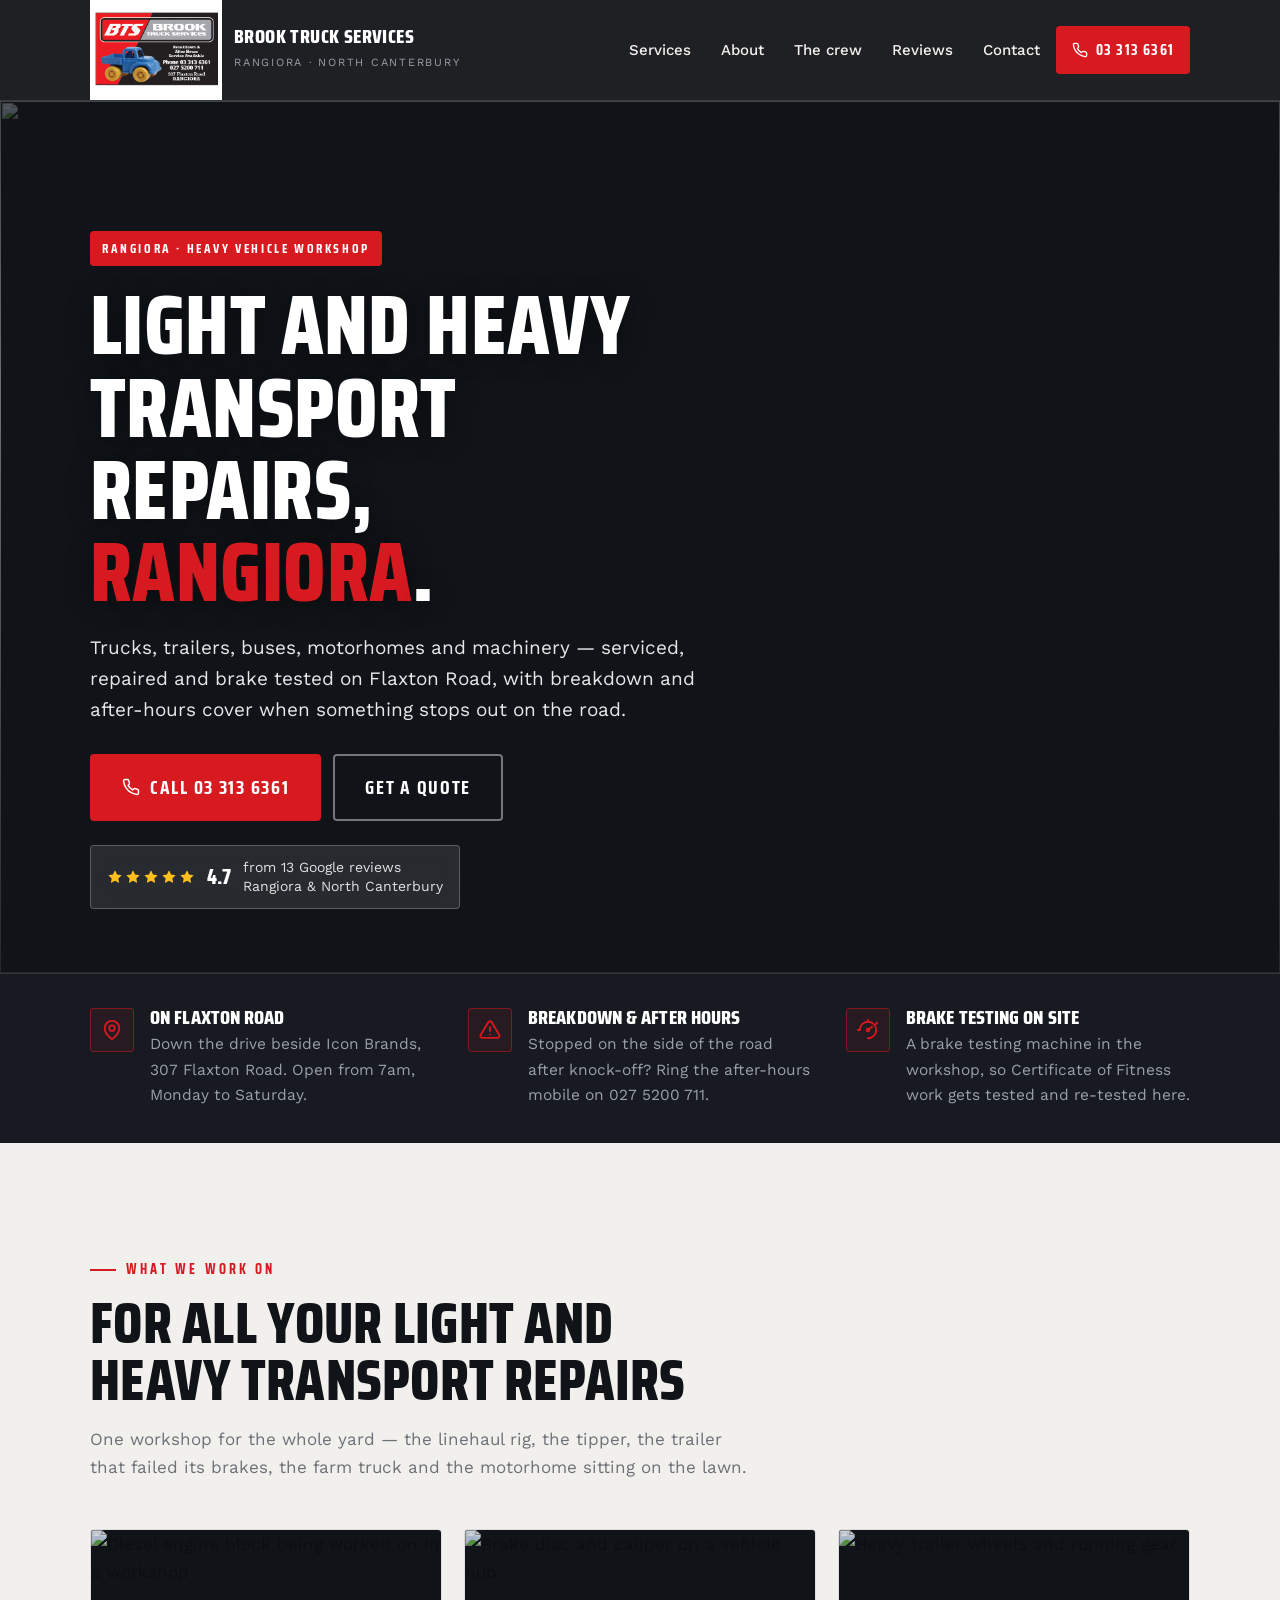
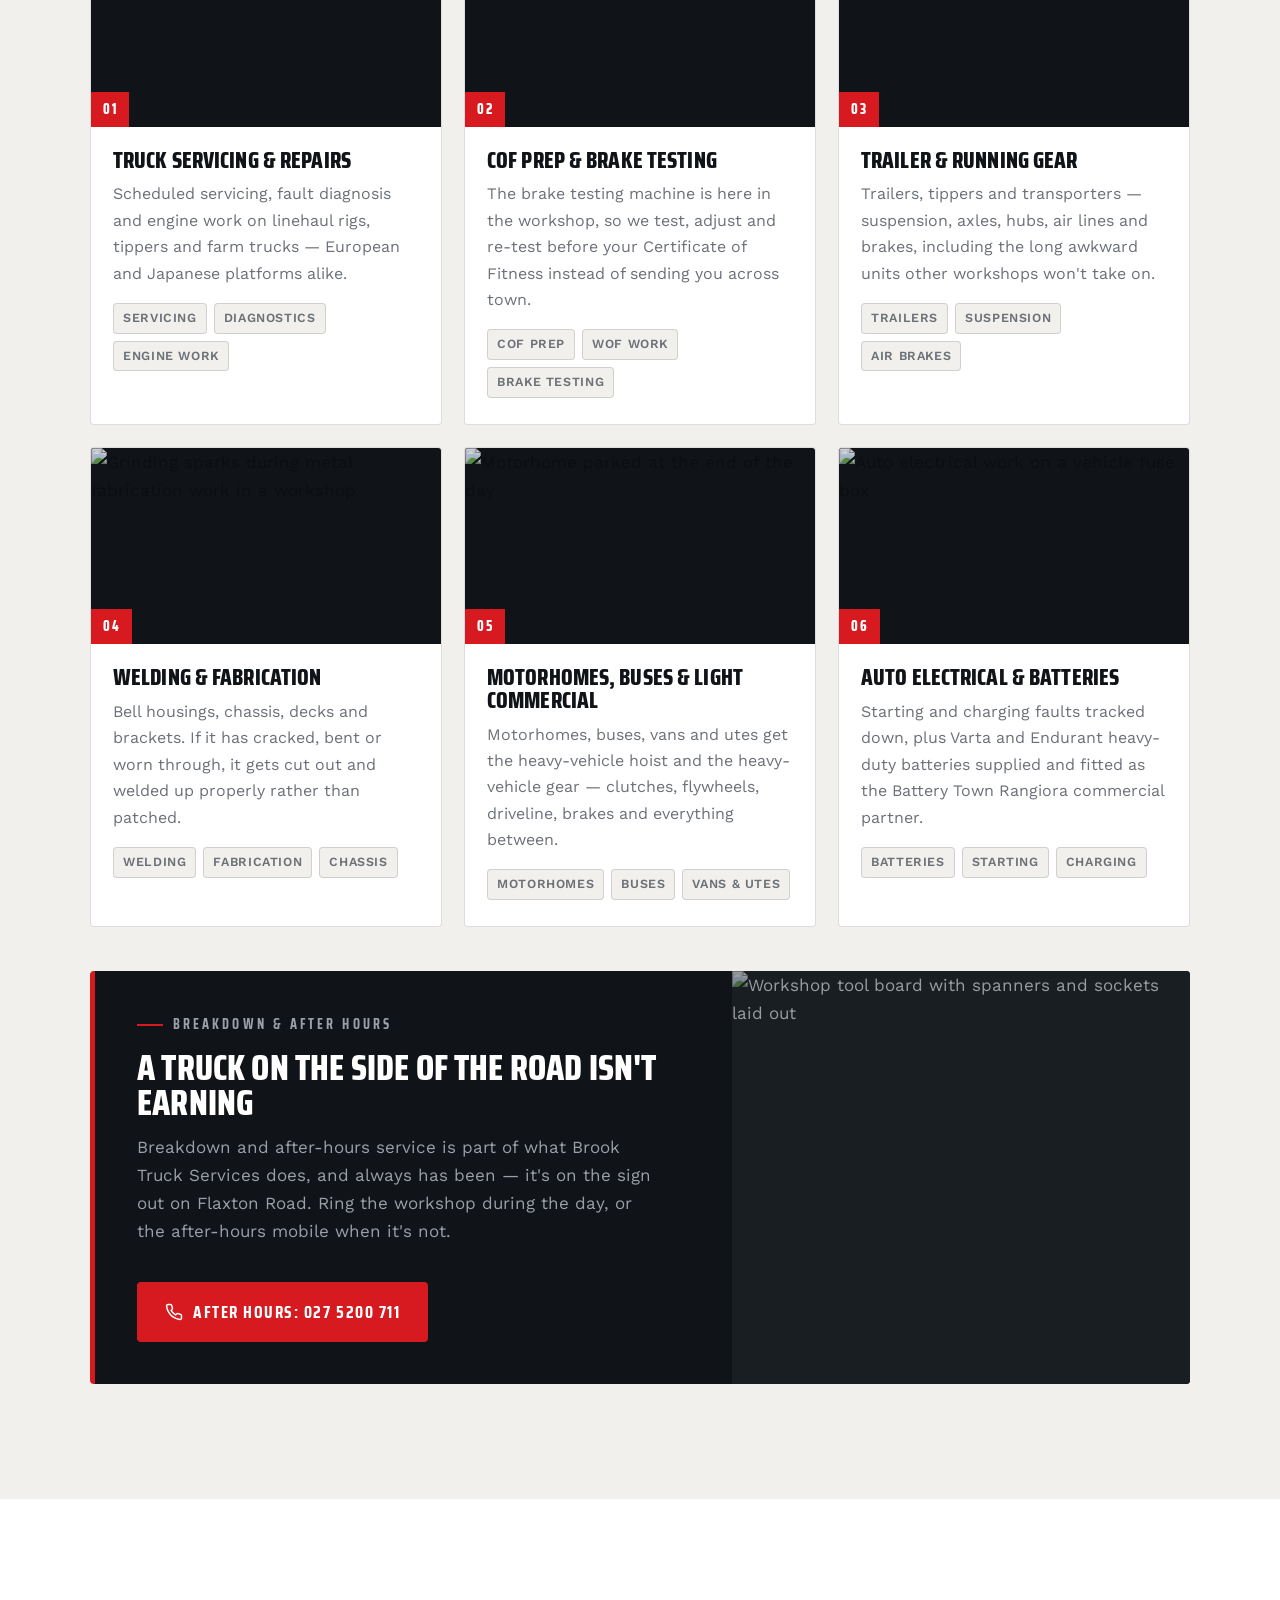
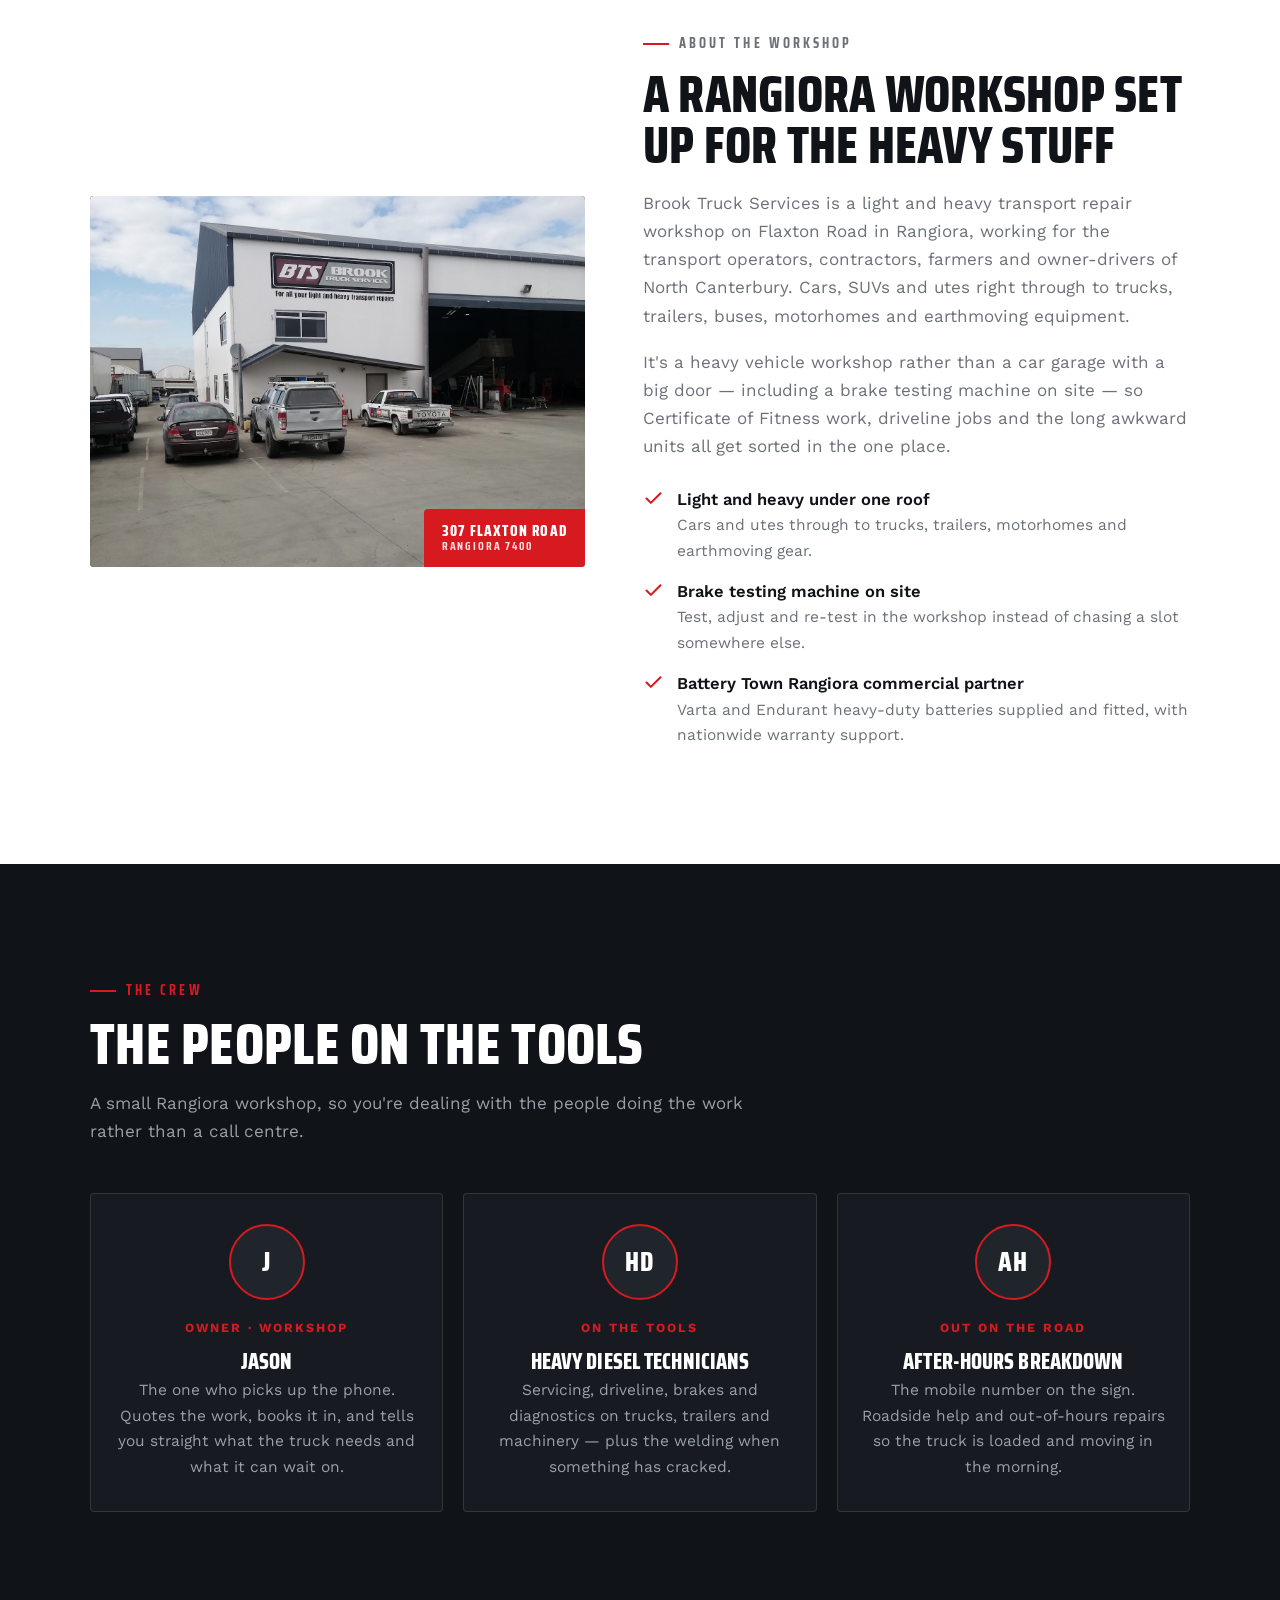
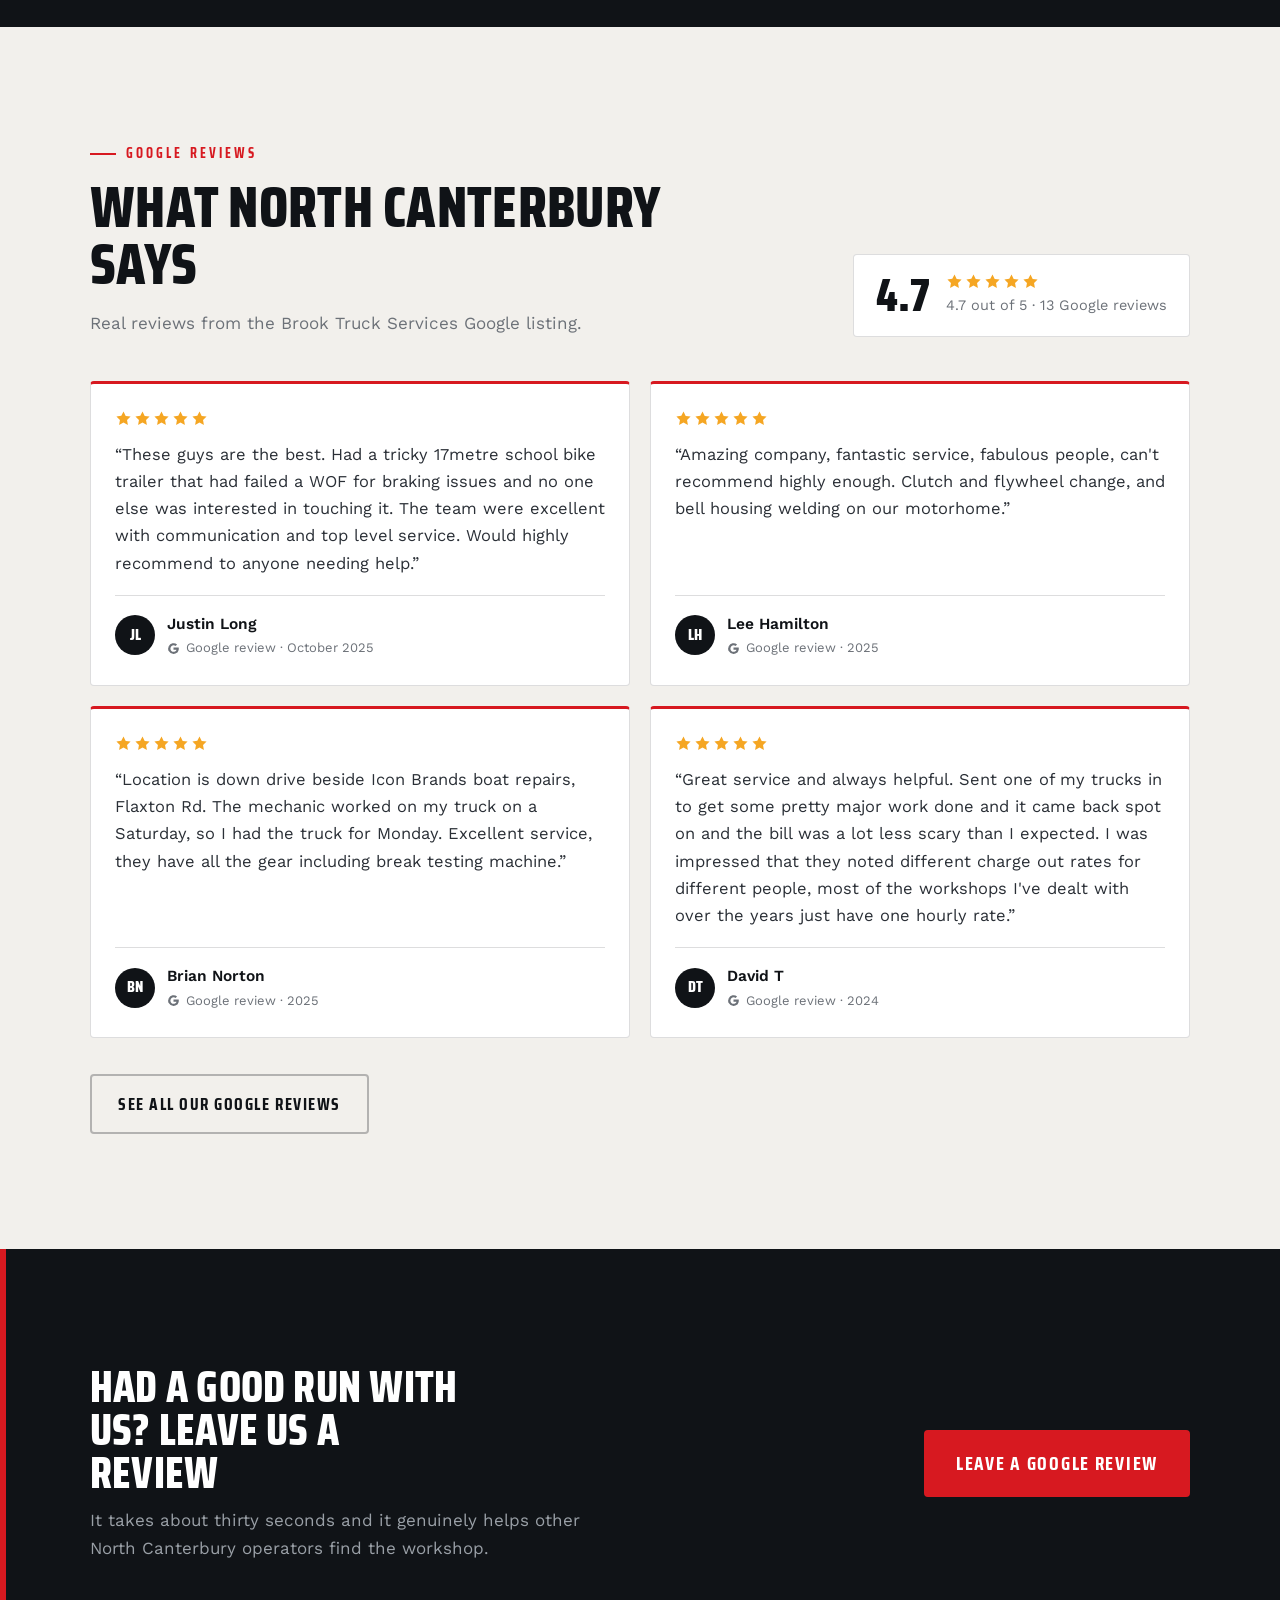
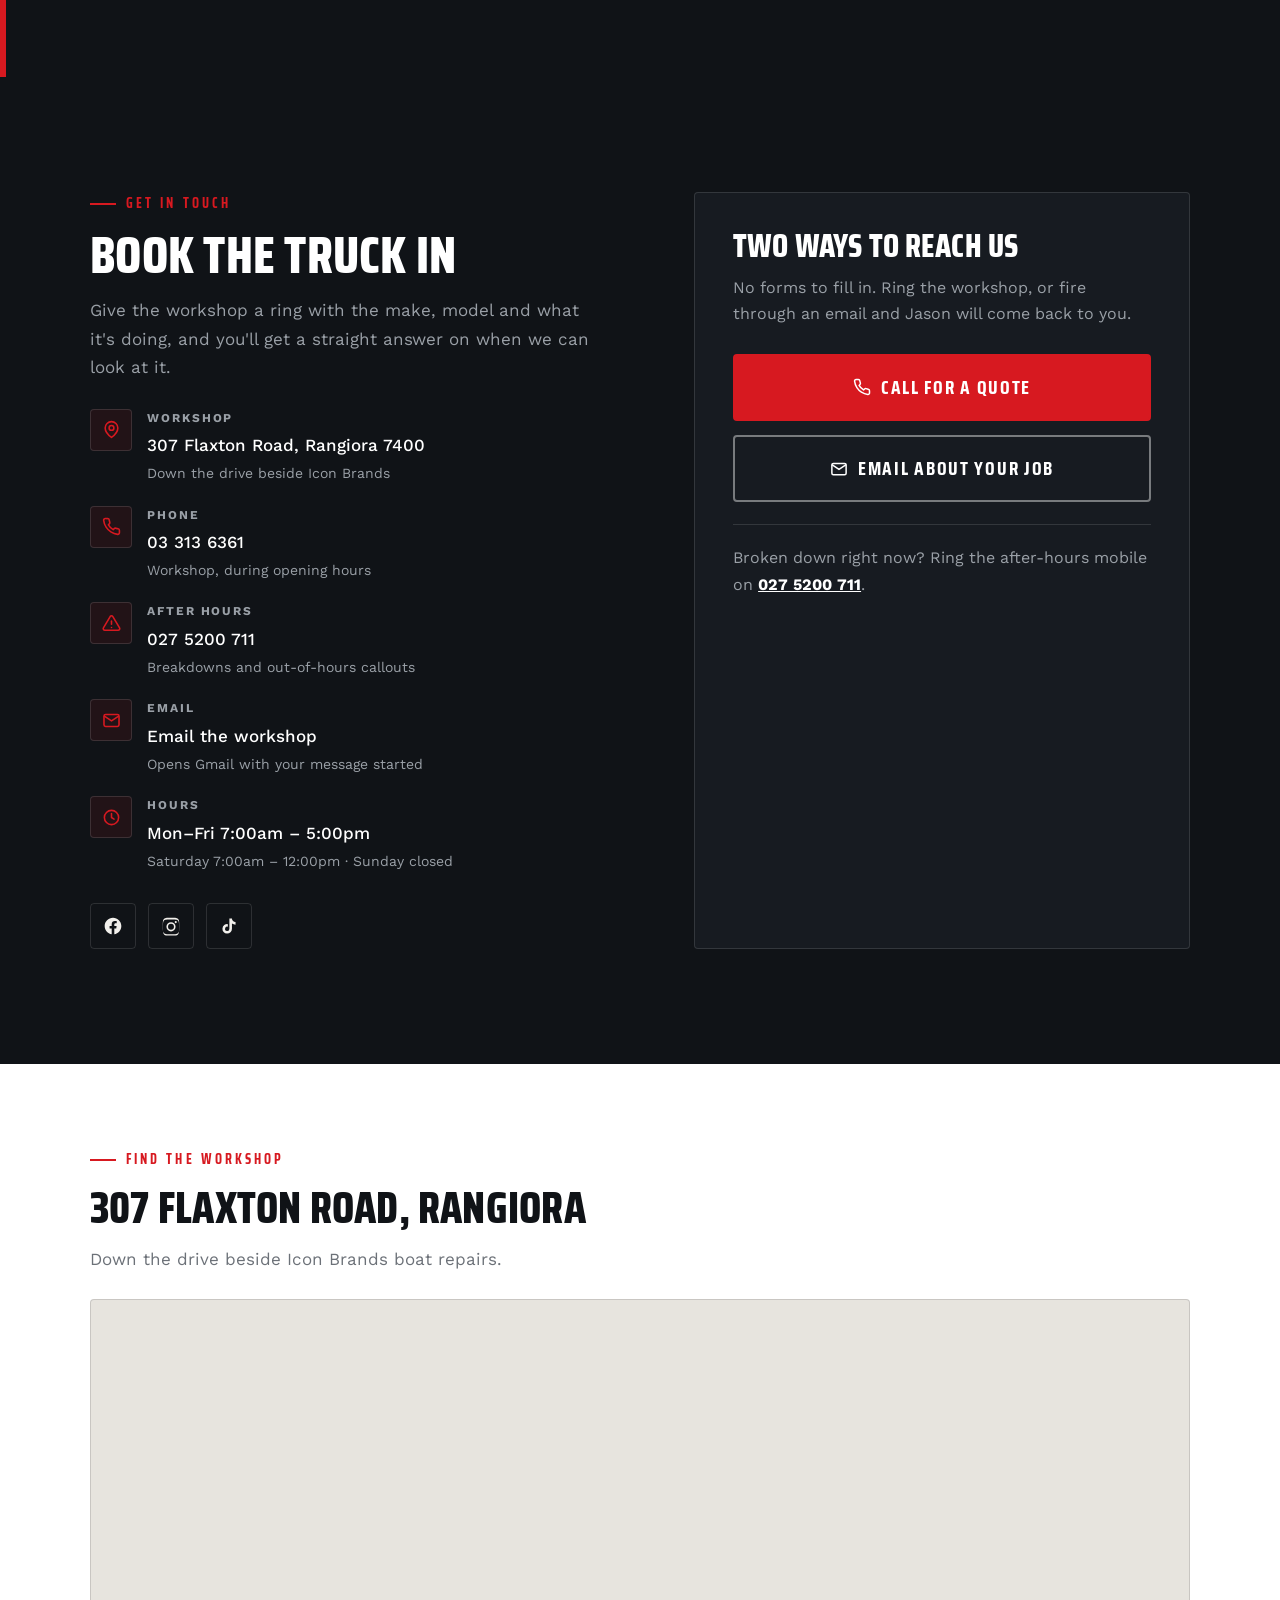
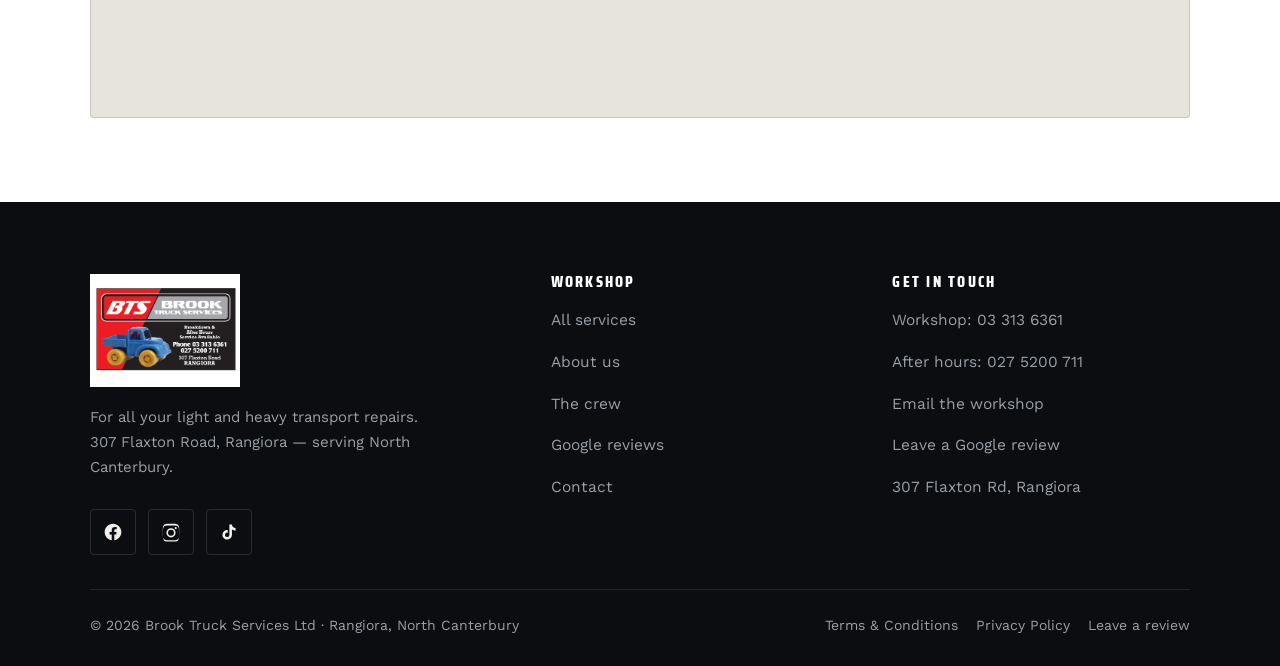
==== index.html @ ad0cd755 "Initial build: Brook Truck Services Ltd" ====
<!DOCTYPE html>
<html lang="en-NZ">
<head>
<meta charset="utf-8">
<meta name="viewport" content="width=device-width, initial-scale=1">
<title>Brook Truck Services Ltd | Truck &amp; Trailer Repairs, Rangiora</title>
<meta name="description" content="Light and heavy transport repairs in Rangiora. Trucks, trailers, buses, motorhomes and machinery serviced and repaired on Flaxton Road, with brake testing on site and after-hours breakdown cover across North Canterbury.">
<link rel="canonical" href="https://brook-truck-services-ltd-demo.vercel.app/">
<meta name="theme-color" content="#101317">

<meta property="og:type" content="website">
<meta property="og:title" content="Brook Truck Services Ltd | Truck &amp; Trailer Repairs, Rangiora">
<meta property="og:description" content="For all your light and heavy transport repairs. Flaxton Road, Rangiora — brake testing on site, breakdown and after-hours service.">
<meta property="og:image" content="img/workshop.jpg">
<meta property="og:locale" content="en_NZ">
<meta name="twitter:card" content="summary_large_image">

<link rel="icon" href="img/logo.png" type="image/png">
<link rel="apple-touch-icon" href="img/logo.png">

<link rel="preconnect" href="https://fonts.googleapis.com">
<link rel="preconnect" href="https://fonts.gstatic.com" crossorigin>
<link rel="preconnect" href="https://images.unsplash.com" crossorigin>
<link href="https://fonts.googleapis.com/css2?family=Saira+Condensed:wght@600;700;800&family=Work+Sans:wght@400;500;600&display=swap" rel="stylesheet">
<link rel="stylesheet" href="css/style.css">

<script type="application/ld+json">
{
  "@context":"https://schema.org",
  "@type":"AutoRepair",
  "name":"Brook Truck Services Ltd",
  "description":"Light and heavy transport repairs workshop in Rangiora, North Canterbury.",
  "address":{"@type":"PostalAddress","streetAddress":"307 Flaxton Road","addressLocality":"Rangiora","postalCode":"7400","addressRegion":"Canterbury","addressCountry":"NZ"},
  "telephone":"+64-3-313-6361",
  "aggregateRating":{"@type":"AggregateRating","ratingValue":"4.7","reviewCount":"13"},
  "openingHours":["Mo-Fr 07:00-17:00","Sa 07:00-12:00"]
}
</script>
</head>
<body>

<!-- ===================== OPENING ANIMATION ===================== -->
<div id="intro" aria-hidden="true">
  <img class="intro-mark" src="img/logo.png" alt="">
  <div class="intro-bar"></div>
</div>

<!-- ===================== NAV ===================== -->
<header class="nav">
  <div class="shell nav-in">
    <a class="brand" href="index.html">
      <img src="img/logo.png" alt="Brook Truck Services Ltd, Rangiora" width="132" height="100">
      <span class="brand-txt">
        <b>Brook Truck Services</b>
        <span>Rangiora &middot; North Canterbury</span>
      </span>
    </a>

    <nav class="nav-links" aria-label="Main">
      <a href="#services">Services</a>
      <a href="#about">About</a>
      <a href="#crew">The crew</a>
      <a href="#reviews">Reviews</a>
      <a href="#contact">Contact</a>
    </nav>

    <a class="nav-call" href="tel:+6433136361">
      <svg viewBox="0 0 24 24" fill="none" stroke="currentColor" stroke-width="2" stroke-linecap="round" stroke-linejoin="round" aria-hidden="true"><path d="M22 16.9v3a2 2 0 0 1-2.2 2 19.8 19.8 0 0 1-8.6-3.1 19.5 19.5 0 0 1-6-6A19.8 19.8 0 0 1 2.1 4.2 2 2 0 0 1 4.1 2h3a2 2 0 0 1 2 1.7c.1 1 .4 1.9.7 2.8a2 2 0 0 1-.5 2.1L8.1 9.9a16 16 0 0 0 6 6l1.3-1.2a2 2 0 0 1 2.1-.5c.9.3 1.8.6 2.8.7a2 2 0 0 1 1.7 2Z"/></svg>
      <span class="lbl">03 313 6361</span>
    </a>

    <button class="burger" type="button" aria-label="Open menu" aria-expanded="false"><span></span></button>
  </div>
  <div class="drawer">
    <div class="shell">
      <a href="#services">Services</a>
      <a href="#about">About</a>
      <a href="#crew">The crew</a>
      <a href="#reviews">Reviews</a>
      <a href="#contact">Contact</a>
      <a href="services.html">All services</a>
    </div>
  </div>
</header>

<main>

<!-- ===================== HERO ===================== -->
<section class="hero">
  <div class="hero-slides" aria-hidden="true">
    <div class="slide on">
      <img src="https://images.unsplash.com/photo-1586191552066-d52dd1e3af86?w=1920&amp;q=72&amp;auto=format&amp;fit=crop"
           alt="" width="1920" height="1080" fetchpriority="high" decoding="async">
    </div>
    <div class="slide">
      <img src="https://images.unsplash.com/photo-1596455671092-d7e08c435509?w=1920&amp;q=72&amp;auto=format&amp;fit=crop"
           alt="" width="1920" height="1080" loading="lazy" decoding="async">
    </div>
    <div class="slide">
      <img src="https://images.unsplash.com/photo-1608140247842-deee0a28ad11?w=1920&amp;q=72&amp;auto=format&amp;fit=crop"
           alt="" width="1920" height="1080" loading="lazy" decoding="async">
    </div>
  </div>
  <div class="hero-scrim"></div>

  <div class="shell hero-in">
    <p class="hero-eyebrow">Rangiora &middot; Heavy vehicle workshop</p>
    <h1>Light and heavy transport repairs, <em>Rangiora</em>.</h1>
    <p class="sub">Trucks, trailers, buses, motorhomes and machinery — serviced, repaired and brake tested on Flaxton Road, with breakdown and after-hours cover when something stops out on the road.</p>

    <div class="hero-cta">
      <a class="btn btn-red btn-lg" href="tel:+6433136361">
        <svg viewBox="0 0 24 24" fill="none" stroke="currentColor" stroke-width="2" stroke-linecap="round" stroke-linejoin="round" aria-hidden="true"><path d="M22 16.9v3a2 2 0 0 1-2.2 2 19.8 19.8 0 0 1-8.6-3.1 19.5 19.5 0 0 1-6-6A19.8 19.8 0 0 1 2.1 4.2 2 2 0 0 1 4.1 2h3a2 2 0 0 1 2 1.7c.1 1 .4 1.9.7 2.8a2 2 0 0 1-.5 2.1L8.1 9.9a16 16 0 0 0 6 6l1.3-1.2a2 2 0 0 1 2.1-.5c.9.3 1.8.6 2.8.7a2 2 0 0 1 1.7 2Z"/></svg>
        Call 03 313 6361
      </a>
      <a class="btn btn-ghost btn-lg" href="#contact">Get a quote</a>
    </div>

    <div class="hero-rating">
      <span class="stars" aria-hidden="true">
        <svg viewBox="0 0 24 24" fill="currentColor"><path d="m12 2 3.1 6.3 6.9 1-5 4.9 1.2 6.9L12 17.8 5.8 21l1.2-6.9-5-4.9 6.9-1Z"/></svg>
        <svg viewBox="0 0 24 24" fill="currentColor"><path d="m12 2 3.1 6.3 6.9 1-5 4.9 1.2 6.9L12 17.8 5.8 21l1.2-6.9-5-4.9 6.9-1Z"/></svg>
        <svg viewBox="0 0 24 24" fill="currentColor"><path d="m12 2 3.1 6.3 6.9 1-5 4.9 1.2 6.9L12 17.8 5.8 21l1.2-6.9-5-4.9 6.9-1Z"/></svg>
        <svg viewBox="0 0 24 24" fill="currentColor"><path d="m12 2 3.1 6.3 6.9 1-5 4.9 1.2 6.9L12 17.8 5.8 21l1.2-6.9-5-4.9 6.9-1Z"/></svg>
        <svg viewBox="0 0 24 24" fill="currentColor"><path d="m12 2 3.1 6.3 6.9 1-5 4.9 1.2 6.9L12 17.8 5.8 21l1.2-6.9-5-4.9 6.9-1Z"/></svg>
      </span>
      <span class="score">4.7</span>
      <span class="txt">from 13 Google reviews<br>Rangiora &amp; North Canterbury</span>
    </div>
  </div>
</section>

<!-- ===================== TRUST STRIP ===================== -->
<section class="trust">
  <div class="shell">
    <div class="trust-grid">
      <div class="trust-item">
        <span class="ic"><svg viewBox="0 0 24 24" fill="none" stroke="currentColor" stroke-width="2" stroke-linecap="round" stroke-linejoin="round" aria-hidden="true"><path d="M20 10c0 6-8 12-8 12s-8-6-8-12a8 8 0 0 1 16 0Z"/><circle cx="12" cy="10" r="3"/></svg></span>
        <div>
          <h3>On Flaxton Road</h3>
          <p>Down the drive beside Icon Brands, 307 Flaxton Road. Open from 7am, Monday to Saturday.</p>
        </div>
      </div>
      <div class="trust-item">
        <span class="ic"><svg viewBox="0 0 24 24" fill="none" stroke="currentColor" stroke-width="2" stroke-linecap="round" stroke-linejoin="round" aria-hidden="true"><path d="M10.3 3.2 1.8 17.5A2 2 0 0 0 3.5 20.5h17a2 2 0 0 0 1.7-3L13.7 3.2a2 2 0 0 0-3.4 0Z"/><path d="M12 9v4"/><path d="M12 17h.01"/></svg></span>
        <div>
          <h3>Breakdown &amp; after hours</h3>
          <p>Stopped on the side of the road after knock-off? Ring the after-hours mobile on 027 5200 711.</p>
        </div>
      </div>
      <div class="trust-item">
        <span class="ic"><svg viewBox="0 0 24 24" fill="none" stroke="currentColor" stroke-width="2" stroke-linecap="round" stroke-linejoin="round" aria-hidden="true"><path d="M12 21a9 9 0 1 0-9-9"/><path d="m12 12 4.5-3.5"/><circle cx="12" cy="12" r="1.4"/><path d="M3 12H1"/><path d="M12 3V1"/><path d="m20.5 5.5 1.4-1.4"/></svg></span>
        <div>
          <h3>Brake testing on site</h3>
          <p>A brake testing machine in the workshop, so Certificate of Fitness work gets tested and re-tested here.</p>
        </div>
      </div>
    </div>
  </div>
</section>

<!-- ===================== SERVICES ===================== -->
<section class="band band-bone" id="services">
  <div class="shell">
    <div class="sec-head rise">
      <p class="eyebrow">What we work on</p>
      <h2>For all your light and heavy transport repairs</h2>
      <p class="lede">One workshop for the whole yard — the linehaul rig, the tipper, the trailer that failed its brakes, the farm truck and the motorhome sitting on the lawn.</p>
    </div>

    <div class="svc-grid">

      <article class="svc rise">
        <div class="svc-img">
          <img src="https://images.unsplash.com/photo-1585124875429-c5bf79e3af80?w=800&amp;q=70&amp;auto=format&amp;fit=crop" alt="Diesel engine block being worked on in a workshop" width="800" height="450" loading="lazy" decoding="async">
          <span class="svc-num">01</span>
        </div>
        <div class="svc-body">
          <h3>Truck servicing &amp; repairs</h3>
          <p>Scheduled servicing, fault diagnosis and engine work on linehaul rigs, tippers and farm trucks — European and Japanese platforms alike.</p>
          <div class="svc-tags"><span>Servicing</span><span>Diagnostics</span><span>Engine work</span></div>
        </div>
      </article>

      <article class="svc rise">
        <div class="svc-img">
          <img src="https://images.unsplash.com/photo-1613214150384-14921ff659b2?w=800&amp;q=70&amp;auto=format&amp;fit=crop" alt="Brake disc and caliper on a vehicle hub" width="800" height="450" loading="lazy" decoding="async">
          <span class="svc-num">02</span>
        </div>
        <div class="svc-body">
          <h3>COF prep &amp; brake testing</h3>
          <p>The brake testing machine is here in the workshop, so we test, adjust and re-test before your Certificate of Fitness instead of sending you across town.</p>
          <div class="svc-tags"><span>COF prep</span><span>WOF work</span><span>Brake testing</span></div>
        </div>
      </article>

      <article class="svc rise">
        <div class="svc-img">
          <img src="https://images.unsplash.com/photo-1541487880852-afcef8ba6d2c?w=800&amp;q=70&amp;auto=format&amp;fit=crop" alt="Heavy trailer wheels and running gear" width="800" height="450" loading="lazy" decoding="async">
          <span class="svc-num">03</span>
        </div>
        <div class="svc-body">
          <h3>Trailer &amp; running gear</h3>
          <p>Trailers, tippers and transporters — suspension, axles, hubs, air lines and brakes, including the long awkward units other workshops won't take on.</p>
          <div class="svc-tags"><span>Trailers</span><span>Suspension</span><span>Air brakes</span></div>
        </div>
      </article>

      <article class="svc rise">
        <div class="svc-img">
          <img src="https://images.unsplash.com/photo-1598302936625-6075fbd98dd7?w=800&amp;q=70&amp;auto=format&amp;fit=crop" alt="Grinding sparks during metal fabrication work in a workshop" width="800" height="450" loading="lazy" decoding="async">
          <span class="svc-num">04</span>
        </div>
        <div class="svc-body">
          <h3>Welding &amp; fabrication</h3>
          <p>Bell housings, chassis, decks and brackets. If it has cracked, bent or worn through, it gets cut out and welded up properly rather than patched.</p>
          <div class="svc-tags"><span>Welding</span><span>Fabrication</span><span>Chassis</span></div>
        </div>
      </article>

      <article class="svc rise">
        <div class="svc-img">
          <img src="https://images.unsplash.com/photo-1613142078060-88d5609458c4?w=800&amp;q=70&amp;auto=format&amp;fit=crop" alt="Motorhome parked at the end of the day" width="800" height="450" loading="lazy" decoding="async">
          <span class="svc-num">05</span>
        </div>
        <div class="svc-body">
          <h3>Motorhomes, buses &amp; light commercial</h3>
          <p>Motorhomes, buses, vans and utes get the heavy-vehicle hoist and the heavy-vehicle gear — clutches, flywheels, driveline, brakes and everything between.</p>
          <div class="svc-tags"><span>Motorhomes</span><span>Buses</span><span>Vans &amp; utes</span></div>
        </div>
      </article>

      <article class="svc rise">
        <div class="svc-img">
          <img src="https://images.unsplash.com/photo-1632733711679-529326f6db12?w=800&amp;q=70&amp;auto=format&amp;fit=crop" alt="Auto electrical work on a vehicle fuse box" width="800" height="450" loading="lazy" decoding="async">
          <span class="svc-num">06</span>
        </div>
        <div class="svc-body">
          <h3>Auto electrical &amp; batteries</h3>
          <p>Starting and charging faults tracked down, plus Varta and Endurant heavy-duty batteries supplied and fitted as the Battery Town Rangiora commercial partner.</p>
          <div class="svc-tags"><span>Batteries</span><span>Starting</span><span>Charging</span></div>
        </div>
      </article>

    </div>

    <!-- Breakdown callout -->
    <div class="callout rise">
      <div class="callout-body">
        <p class="eyebrow">Breakdown &amp; after hours</p>
        <h3>A truck on the side of the road isn't earning</h3>
        <p>Breakdown and after-hours service is part of what Brook Truck Services does, and always has been — it's on the sign out on Flaxton Road. Ring the workshop during the day, or the after-hours mobile when it's not.</p>
        <a class="btn btn-red" href="tel:+64275200711">
          <svg viewBox="0 0 24 24" fill="none" stroke="currentColor" stroke-width="2" stroke-linecap="round" stroke-linejoin="round" aria-hidden="true"><path d="M22 16.9v3a2 2 0 0 1-2.2 2 19.8 19.8 0 0 1-8.6-3.1 19.5 19.5 0 0 1-6-6A19.8 19.8 0 0 1 2.1 4.2 2 2 0 0 1 4.1 2h3a2 2 0 0 1 2 1.7c.1 1 .4 1.9.7 2.8a2 2 0 0 1-.5 2.1L8.1 9.9a16 16 0 0 0 6 6l1.3-1.2a2 2 0 0 1 2.1-.5c.9.3 1.8.6 2.8.7a2 2 0 0 1 1.7 2Z"/></svg>
          After hours: 027 5200 711
        </a>
      </div>
      <div class="callout-img">
        <img src="https://images.unsplash.com/photo-1635805771545-c5d19dde76d6?w=900&amp;q=70&amp;auto=format&amp;fit=crop" alt="Workshop tool board with spanners and sockets laid out" width="900" height="600" loading="lazy" decoding="async">
      </div>
    </div>
  </div>
</section>

<!-- ===================== ABOUT ===================== -->
<section class="band band-white" id="about">
  <div class="shell">
    <div class="about-grid">
      <div class="about-media rise">
        <div class="frame">
          <img src="img/workshop.jpg" alt="The Brook Truck Services workshop on Flaxton Road, Rangiora" width="1400" height="1050" loading="lazy" decoding="async">
        </div>
        <span class="about-tag">307 Flaxton Road<small>Rangiora 7400</small></span>
      </div>

      <div class="about-copy rise">
        <p class="eyebrow">About the workshop</p>
        <h2>A Rangiora workshop set up for the heavy stuff</h2>
        <p>Brook Truck Services is a light and heavy transport repair workshop on Flaxton Road in Rangiora, working for the transport operators, contractors, farmers and owner-drivers of North Canterbury. Cars, SUVs and utes right through to trucks, trailers, buses, motorhomes and earthmoving equipment.</p>
        <p>It's a heavy vehicle workshop rather than a car garage with a big door — including a brake testing machine on site — so Certificate of Fitness work, driveline jobs and the long awkward units all get sorted in the one place.</p>

        <ul class="check">
          <li>
            <svg viewBox="0 0 24 24" fill="none" stroke="currentColor" stroke-width="2.4" stroke-linecap="round" stroke-linejoin="round" aria-hidden="true"><path d="m20 6-11 11-5-5"/></svg>
            <div><b>Light and heavy under one roof</b><span>Cars and utes through to trucks, trailers, motorhomes and earthmoving gear.</span></div>
          </li>
          <li>
            <svg viewBox="0 0 24 24" fill="none" stroke="currentColor" stroke-width="2.4" stroke-linecap="round" stroke-linejoin="round" aria-hidden="true"><path d="m20 6-11 11-5-5"/></svg>
            <div><b>Brake testing machine on site</b><span>Test, adjust and re-test in the workshop instead of chasing a slot somewhere else.</span></div>
          </li>
          <li>
            <svg viewBox="0 0 24 24" fill="none" stroke="currentColor" stroke-width="2.4" stroke-linecap="round" stroke-linejoin="round" aria-hidden="true"><path d="m20 6-11 11-5-5"/></svg>
            <div><b>Battery Town Rangiora commercial partner</b><span>Varta and Endurant heavy-duty batteries supplied and fitted, with nationwide warranty support.</span></div>
          </li>
        </ul>
      </div>
    </div>
  </div>
</section>

<!-- ===================== CREW ===================== -->
<section class="band band-dark" id="crew">
  <div class="shell">
    <div class="sec-head rise">
      <p class="eyebrow">The crew</p>
      <h2>The people on the tools</h2>
      <p class="lede">A small Rangiora workshop, so you're dealing with the people doing the work rather than a call centre.</p>
    </div>

    <div class="crew-grid">
      <div class="crew rise">
        <div class="av">J</div>
        <p class="who">Owner &middot; Workshop</p>
        <h3>Jason</h3>
        <p>The one who picks up the phone. Quotes the work, books it in, and tells you straight what the truck needs and what it can wait on.</p>
      </div>
      <div class="crew rise">
        <div class="av">HD</div>
        <p class="who">On the tools</p>
        <h3>Heavy Diesel Technicians</h3>
        <p>Servicing, driveline, brakes and diagnostics on trucks, trailers and machinery — plus the welding when something has cracked.</p>
      </div>
      <div class="crew rise">
        <div class="av">AH</div>
        <p class="who">Out on the road</p>
        <h3>After-Hours Breakdown</h3>
        <p>The mobile number on the sign. Roadside help and out-of-hours repairs so the truck is loaded and moving in the morning.</p>
      </div>
    </div>
  </div>
</section>

<!-- ===================== GOOGLE REVIEWS ===================== -->
<section class="band band-bone" id="reviews">
  <div class="shell">
    <div class="rev-top rise">
      <div class="sec-head">
        <p class="eyebrow">Google reviews</p>
        <h2>What North Canterbury says</h2>
        <p class="lede">Real reviews from the Brook Truck Services Google listing.</p>
      </div>
      <div class="rev-score">
        <span class="big">4.7</span>
        <div>
          <span class="stars" aria-hidden="true">
            <svg viewBox="0 0 24 24" fill="currentColor"><path d="m12 2 3.1 6.3 6.9 1-5 4.9 1.2 6.9L12 17.8 5.8 21l1.2-6.9-5-4.9 6.9-1Z"/></svg>
            <svg viewBox="0 0 24 24" fill="currentColor"><path d="m12 2 3.1 6.3 6.9 1-5 4.9 1.2 6.9L12 17.8 5.8 21l1.2-6.9-5-4.9 6.9-1Z"/></svg>
            <svg viewBox="0 0 24 24" fill="currentColor"><path d="m12 2 3.1 6.3 6.9 1-5 4.9 1.2 6.9L12 17.8 5.8 21l1.2-6.9-5-4.9 6.9-1Z"/></svg>
            <svg viewBox="0 0 24 24" fill="currentColor"><path d="m12 2 3.1 6.3 6.9 1-5 4.9 1.2 6.9L12 17.8 5.8 21l1.2-6.9-5-4.9 6.9-1Z"/></svg>
            <svg viewBox="0 0 24 24" fill="currentColor"><path d="m12 2 3.1 6.3 6.9 1-5 4.9 1.2 6.9L12 17.8 5.8 21l1.2-6.9-5-4.9 6.9-1Z"/></svg>
          </span>
          <p class="meta">4.7 out of 5 &middot; 13 Google reviews</p>
        </div>
      </div>
    </div>

    <div class="rev-grid">

      <article class="rev rise">
        <span class="stars" aria-label="5 out of 5 stars">
          <svg viewBox="0 0 24 24" fill="currentColor" aria-hidden="true"><path d="m12 2 3.1 6.3 6.9 1-5 4.9 1.2 6.9L12 17.8 5.8 21l1.2-6.9-5-4.9 6.9-1Z"/></svg>
          <svg viewBox="0 0 24 24" fill="currentColor" aria-hidden="true"><path d="m12 2 3.1 6.3 6.9 1-5 4.9 1.2 6.9L12 17.8 5.8 21l1.2-6.9-5-4.9 6.9-1Z"/></svg>
          <svg viewBox="0 0 24 24" fill="currentColor" aria-hidden="true"><path d="m12 2 3.1 6.3 6.9 1-5 4.9 1.2 6.9L12 17.8 5.8 21l1.2-6.9-5-4.9 6.9-1Z"/></svg>
          <svg viewBox="0 0 24 24" fill="currentColor" aria-hidden="true"><path d="m12 2 3.1 6.3 6.9 1-5 4.9 1.2 6.9L12 17.8 5.8 21l1.2-6.9-5-4.9 6.9-1Z"/></svg>
          <svg viewBox="0 0 24 24" fill="currentColor" aria-hidden="true"><path d="m12 2 3.1 6.3 6.9 1-5 4.9 1.2 6.9L12 17.8 5.8 21l1.2-6.9-5-4.9 6.9-1Z"/></svg>
        </span>
        <p>“These guys are the best. Had a tricky 17metre school bike trailer that had failed a WOF for braking issues and no one else was interested in touching it. The team were excellent with communication and top level service. Would highly recommend to anyone needing help.”</p>
        <div class="by">
          <span class="ini">JL</span>
          <div>
            <b>Justin Long</b>
            <span><svg viewBox="0 0 24 24" fill="currentColor" aria-hidden="true"><path d="M21.8 12.2c0-.7-.1-1.4-.2-2H12v3.9h5.5a4.7 4.7 0 0 1-2 3.1v2.6h3.3c1.9-1.8 3-4.4 3-7.6Z"/><path d="M12 22c2.7 0 4.9-.9 6.5-2.4l-3.2-2.5c-.9.6-2 1-3.3 1-2.5 0-4.7-1.7-5.4-4H3.2v2.6A10 10 0 0 0 12 22Z"/><path d="M6.6 14.1a6 6 0 0 1 0-3.8V7.7H3.2a10 10 0 0 0 0 8.9l3.4-2.5Z"/><path d="M12 5.9c1.5 0 2.8.5 3.8 1.5l2.8-2.8A10 10 0 0 0 3.2 7.7l3.4 2.6c.7-2.4 2.9-4.4 5.4-4.4Z"/></svg>Google review &middot; October 2025</span>
          </div>
        </div>
      </article>

      <article class="rev rise">
        <span class="stars" aria-label="5 out of 5 stars">
          <svg viewBox="0 0 24 24" fill="currentColor" aria-hidden="true"><path d="m12 2 3.1 6.3 6.9 1-5 4.9 1.2 6.9L12 17.8 5.8 21l1.2-6.9-5-4.9 6.9-1Z"/></svg>
          <svg viewBox="0 0 24 24" fill="currentColor" aria-hidden="true"><path d="m12 2 3.1 6.3 6.9 1-5 4.9 1.2 6.9L12 17.8 5.8 21l1.2-6.9-5-4.9 6.9-1Z"/></svg>
          <svg viewBox="0 0 24 24" fill="currentColor" aria-hidden="true"><path d="m12 2 3.1 6.3 6.9 1-5 4.9 1.2 6.9L12 17.8 5.8 21l1.2-6.9-5-4.9 6.9-1Z"/></svg>
          <svg viewBox="0 0 24 24" fill="currentColor" aria-hidden="true"><path d="m12 2 3.1 6.3 6.9 1-5 4.9 1.2 6.9L12 17.8 5.8 21l1.2-6.9-5-4.9 6.9-1Z"/></svg>
          <svg viewBox="0 0 24 24" fill="currentColor" aria-hidden="true"><path d="m12 2 3.1 6.3 6.9 1-5 4.9 1.2 6.9L12 17.8 5.8 21l1.2-6.9-5-4.9 6.9-1Z"/></svg>
        </span>
        <p>“Amazing company, fantastic service, fabulous people, can't recommend highly enough. Clutch and flywheel change, and bell housing welding on our motorhome.”</p>
        <div class="by">
          <span class="ini">LH</span>
          <div>
            <b>Lee Hamilton</b>
            <span><svg viewBox="0 0 24 24" fill="currentColor" aria-hidden="true"><path d="M21.8 12.2c0-.7-.1-1.4-.2-2H12v3.9h5.5a4.7 4.7 0 0 1-2 3.1v2.6h3.3c1.9-1.8 3-4.4 3-7.6Z"/><path d="M12 22c2.7 0 4.9-.9 6.5-2.4l-3.2-2.5c-.9.6-2 1-3.3 1-2.5 0-4.7-1.7-5.4-4H3.2v2.6A10 10 0 0 0 12 22Z"/><path d="M6.6 14.1a6 6 0 0 1 0-3.8V7.7H3.2a10 10 0 0 0 0 8.9l3.4-2.5Z"/><path d="M12 5.9c1.5 0 2.8.5 3.8 1.5l2.8-2.8A10 10 0 0 0 3.2 7.7l3.4 2.6c.7-2.4 2.9-4.4 5.4-4.4Z"/></svg>Google review &middot; 2025</span>
          </div>
        </div>
      </article>

      <article class="rev rise">
        <span class="stars" aria-label="5 out of 5 stars">
          <svg viewBox="0 0 24 24" fill="currentColor" aria-hidden="true"><path d="m12 2 3.1 6.3 6.9 1-5 4.9 1.2 6.9L12 17.8 5.8 21l1.2-6.9-5-4.9 6.9-1Z"/></svg>
          <svg viewBox="0 0 24 24" fill="currentColor" aria-hidden="true"><path d="m12 2 3.1 6.3 6.9 1-5 4.9 1.2 6.9L12 17.8 5.8 21l1.2-6.9-5-4.9 6.9-1Z"/></svg>
          <svg viewBox="0 0 24 24" fill="currentColor" aria-hidden="true"><path d="m12 2 3.1 6.3 6.9 1-5 4.9 1.2 6.9L12 17.8 5.8 21l1.2-6.9-5-4.9 6.9-1Z"/></svg>
          <svg viewBox="0 0 24 24" fill="currentColor" aria-hidden="true"><path d="m12 2 3.1 6.3 6.9 1-5 4.9 1.2 6.9L12 17.8 5.8 21l1.2-6.9-5-4.9 6.9-1Z"/></svg>
          <svg viewBox="0 0 24 24" fill="currentColor" aria-hidden="true"><path d="m12 2 3.1 6.3 6.9 1-5 4.9 1.2 6.9L12 17.8 5.8 21l1.2-6.9-5-4.9 6.9-1Z"/></svg>
        </span>
        <p>“Location is down drive beside Icon Brands boat repairs, Flaxton Rd. The mechanic worked on my truck on a Saturday, so I had the truck for Monday. Excellent service, they have all the gear including break testing machine.”</p>
        <div class="by">
          <span class="ini">BN</span>
          <div>
            <b>Brian Norton</b>
            <span><svg viewBox="0 0 24 24" fill="currentColor" aria-hidden="true"><path d="M21.8 12.2c0-.7-.1-1.4-.2-2H12v3.9h5.5a4.7 4.7 0 0 1-2 3.1v2.6h3.3c1.9-1.8 3-4.4 3-7.6Z"/><path d="M12 22c2.7 0 4.9-.9 6.5-2.4l-3.2-2.5c-.9.6-2 1-3.3 1-2.5 0-4.7-1.7-5.4-4H3.2v2.6A10 10 0 0 0 12 22Z"/><path d="M6.6 14.1a6 6 0 0 1 0-3.8V7.7H3.2a10 10 0 0 0 0 8.9l3.4-2.5Z"/><path d="M12 5.9c1.5 0 2.8.5 3.8 1.5l2.8-2.8A10 10 0 0 0 3.2 7.7l3.4 2.6c.7-2.4 2.9-4.4 5.4-4.4Z"/></svg>Google review &middot; 2025</span>
          </div>
        </div>
      </article>

      <article class="rev rise">
        <span class="stars" aria-label="5 out of 5 stars">
          <svg viewBox="0 0 24 24" fill="currentColor" aria-hidden="true"><path d="m12 2 3.1 6.3 6.9 1-5 4.9 1.2 6.9L12 17.8 5.8 21l1.2-6.9-5-4.9 6.9-1Z"/></svg>
          <svg viewBox="0 0 24 24" fill="currentColor" aria-hidden="true"><path d="m12 2 3.1 6.3 6.9 1-5 4.9 1.2 6.9L12 17.8 5.8 21l1.2-6.9-5-4.9 6.9-1Z"/></svg>
          <svg viewBox="0 0 24 24" fill="currentColor" aria-hidden="true"><path d="m12 2 3.1 6.3 6.9 1-5 4.9 1.2 6.9L12 17.8 5.8 21l1.2-6.9-5-4.9 6.9-1Z"/></svg>
          <svg viewBox="0 0 24 24" fill="currentColor" aria-hidden="true"><path d="m12 2 3.1 6.3 6.9 1-5 4.9 1.2 6.9L12 17.8 5.8 21l1.2-6.9-5-4.9 6.9-1Z"/></svg>
          <svg viewBox="0 0 24 24" fill="currentColor" aria-hidden="true"><path d="m12 2 3.1 6.3 6.9 1-5 4.9 1.2 6.9L12 17.8 5.8 21l1.2-6.9-5-4.9 6.9-1Z"/></svg>
        </span>
        <p>“Great service and always helpful. Sent one of my trucks in to get some pretty major work done and it came back spot on and the bill was a lot less scary than I expected. I was impressed that they noted different charge out rates for different people, most of the workshops I've dealt with over the years just have one hourly rate.”</p>
        <div class="by">
          <span class="ini">DT</span>
          <div>
            <b>David T</b>
            <span><svg viewBox="0 0 24 24" fill="currentColor" aria-hidden="true"><path d="M21.8 12.2c0-.7-.1-1.4-.2-2H12v3.9h5.5a4.7 4.7 0 0 1-2 3.1v2.6h3.3c1.9-1.8 3-4.4 3-7.6Z"/><path d="M12 22c2.7 0 4.9-.9 6.5-2.4l-3.2-2.5c-.9.6-2 1-3.3 1-2.5 0-4.7-1.7-5.4-4H3.2v2.6A10 10 0 0 0 12 22Z"/><path d="M6.6 14.1a6 6 0 0 1 0-3.8V7.7H3.2a10 10 0 0 0 0 8.9l3.4-2.5Z"/><path d="M12 5.9c1.5 0 2.8.5 3.8 1.5l2.8-2.8A10 10 0 0 0 3.2 7.7l3.4 2.6c.7-2.4 2.9-4.4 5.4-4.4Z"/></svg>Google review &middot; 2024</span>
          </div>
        </div>
      </article>

    </div>

    <div class="rev-more rise">
      <a class="btn btn-outline-dark" href="https://search.google.com/local/reviews?placeid=ChIJb5MAUHeTMW0R9-JoJRuGGdk" target="_blank" rel="noopener">See all our Google reviews</a>
    </div>
  </div>
</section>

<!-- ===================== LEAVE A REVIEW BANNER ===================== -->
<section class="band review-banner">
  <div class="shell rb-in">
    <div>
      <h2>Had a good run with us? Leave us a review</h2>
      <p>It takes about thirty seconds and it genuinely helps other North Canterbury operators find the workshop.</p>
    </div>
    <a class="btn btn-red btn-lg" href="https://search.google.com/local/writereview?placeid=ChIJb5MAUHeTMW0R9-JoJRuGGdk" target="_blank" rel="noopener">Leave a Google review</a>
  </div>
</section>

<!-- ===================== CONTACT ===================== -->
<section class="band band-dark" id="contact">
  <div class="shell">
    <div class="contact-grid">

      <div class="rise">
        <p class="eyebrow">Get in touch</p>
        <h2 style="font-size:clamp(32px,6.6vw,52px)">Book the truck in</h2>
        <p style="color:var(--grey-light);margin-top:16px;max-width:46ch">Give the workshop a ring with the make, model and what it's doing, and you'll get a straight answer on when we can look at it.</p>

        <ul class="info-list">
          <li>
            <span class="ic"><svg viewBox="0 0 24 24" fill="none" stroke="currentColor" stroke-width="2" stroke-linecap="round" stroke-linejoin="round" aria-hidden="true"><path d="M20 10c0 6-8 12-8 12s-8-6-8-12a8 8 0 0 1 16 0Z"/><circle cx="12" cy="10" r="3"/></svg></span>
            <div>
              <div class="k">Workshop</div>
              <div class="v">307 Flaxton Road, Rangiora 7400<small>Down the drive beside Icon Brands</small></div>
            </div>
          </li>
          <li>
            <span class="ic"><svg viewBox="0 0 24 24" fill="none" stroke="currentColor" stroke-width="2" stroke-linecap="round" stroke-linejoin="round" aria-hidden="true"><path d="M22 16.9v3a2 2 0 0 1-2.2 2 19.8 19.8 0 0 1-8.6-3.1 19.5 19.5 0 0 1-6-6A19.8 19.8 0 0 1 2.1 4.2 2 2 0 0 1 4.1 2h3a2 2 0 0 1 2 1.7c.1 1 .4 1.9.7 2.8a2 2 0 0 1-.5 2.1L8.1 9.9a16 16 0 0 0 6 6l1.3-1.2a2 2 0 0 1 2.1-.5c.9.3 1.8.6 2.8.7a2 2 0 0 1 1.7 2Z"/></svg></span>
            <div>
              <div class="k">Phone</div>
              <div class="v"><a href="tel:+6433136361">03 313 6361</a><small>Workshop, during opening hours</small></div>
            </div>
          </li>
          <li>
            <span class="ic"><svg viewBox="0 0 24 24" fill="none" stroke="currentColor" stroke-width="2" stroke-linecap="round" stroke-linejoin="round" aria-hidden="true"><path d="M10.3 3.2 1.8 17.5A2 2 0 0 0 3.5 20.5h17a2 2 0 0 0 1.7-3L13.7 3.2a2 2 0 0 0-3.4 0Z"/><path d="M12 9v4"/><path d="M12 17h.01"/></svg></span>
            <div>
              <div class="k">After hours</div>
              <div class="v"><a href="tel:+64275200711">027 5200 711</a><small>Breakdowns and out-of-hours callouts</small></div>
            </div>
          </li>
          <li>
            <span class="ic"><svg viewBox="0 0 24 24" fill="none" stroke="currentColor" stroke-width="2" stroke-linecap="round" stroke-linejoin="round" aria-hidden="true"><rect x="2.5" y="4.5" width="19" height="15" rx="2"/><path d="m3 6.5 9 6 9-6"/></svg></span>
            <div>
              <div class="k">Email</div>
              <div class="v"><a href="#" data-gmail data-user="jason" data-domain="brooktrucks2024.co.nz" data-su="Repair%20enquiry%20-%20Brook%20Truck%20Services" data-body="Hi%20Jason%2C%0A%0AVehicle%3A%20%0AWhat%20it%27s%20doing%3A%20%0AWhen%20I%20need%20it%20back%3A%20%0A%0AThanks%2C%0A">Email the workshop</a><small>Opens Gmail with your message started</small></div>
            </div>
          </li>
          <li>
            <span class="ic"><svg viewBox="0 0 24 24" fill="none" stroke="currentColor" stroke-width="2" stroke-linecap="round" stroke-linejoin="round" aria-hidden="true"><circle cx="12" cy="12" r="9"/><path d="M12 7v5l3.2 2"/></svg></span>
            <div>
              <div class="k">Hours</div>
              <div class="v">Mon&ndash;Fri 7:00am &ndash; 5:00pm<small>Saturday 7:00am &ndash; 12:00pm &middot; Sunday closed</small></div>
            </div>
          </li>
        </ul>

        <div class="socials">
          <a href="https://www.facebook.com/p/Brook-Truck-Services-Rangiora-61568254635603/" target="_blank" rel="noopener" aria-label="Brook Truck Services on Facebook">
            <svg viewBox="0 0 24 24" fill="currentColor" aria-hidden="true"><path d="M22 12.06C22 6.5 17.52 2 12 2S2 6.5 2 12.06c0 5.02 3.66 9.18 8.44 9.94v-7.03H7.9v-2.91h2.54V9.85c0-2.52 1.49-3.91 3.77-3.91 1.09 0 2.24.2 2.24.2v2.46h-1.26c-1.24 0-1.63.78-1.63 1.57v1.89h2.78l-.45 2.91h-2.33V22c4.78-.76 8.44-4.92 8.44-9.94Z"/></svg>
          </a>
          <a href="https://www.instagram.com/explore/search/keyword/?q=Brook%20Truck%20Services%20Rangiora" target="_blank" rel="noopener" aria-label="Search Instagram for Brook Truck Services">
            <svg viewBox="0 0 24 24" fill="currentColor" aria-hidden="true"><path d="M12 2.16c3.2 0 3.58.01 4.85.07 1.17.05 1.8.25 2.23.41.56.22.96.48 1.38.9.42.42.68.82.9 1.38.16.42.36 1.06.41 2.23.06 1.27.07 1.65.07 4.85s-.01 3.58-.07 4.85c-.05 1.17-.25 1.8-.41 2.23-.22.56-.48.96-.9 1.38-.42.42-.82.68-1.38.9-.42.16-1.06.36-2.23.41-1.27.06-1.65.07-4.85.07s-3.58-.01-4.85-.07c-1.17-.05-1.8-.25-2.23-.41-.56-.22-.96-.48-1.38-.9-.42-.42-.68-.82-.9-1.38-.16-.42-.36-1.06-.41-2.23C2.17 15.58 2.16 15.2 2.16 12s.01-3.58.07-4.85c.05-1.17.25-1.8.41-2.23.22-.56.48-.96.9-1.38.42-.42.82-.68 1.38-.9.42-.16 1.06-.36 2.23-.41C8.42 2.17 8.8 2.16 12 2.16Zm0 1.98c-3.15 0-3.52.01-4.76.07-1.15.05-1.77.24-2.19.4-.55.22-.94.47-1.35.88-.41.41-.66.8-.88 1.35-.16.42-.35 1.04-.4 2.19-.06 1.24-.07 1.61-.07 4.76s.01 3.52.07 4.76c.05 1.15.24 1.77.4 2.19.22.55.47.94.88 1.35.41.41.8.66 1.35.88.42.16 1.04.35 2.19.4 1.24.06 1.61.07 4.76.07s3.52-.01 4.76-.07c1.15-.05 1.77-.24 2.19-.4.55-.22.94-.47 1.35-.88.41-.41.66-.8.88-1.35.16-.42.35-1.04.4-2.19.06-1.24.07-1.61.07-4.76s-.01-3.52-.07-4.76c-.05-1.15-.24-1.77-.4-2.19a3.6 3.6 0 0 0-.88-1.35 3.6 3.6 0 0 0-1.35-.88c-.42-.16-1.04-.35-2.19-.4-1.24-.06-1.61-.07-4.76-.07Zm0 3.37a5.49 5.49 0 1 1 0 10.98 5.49 5.49 0 0 1 0-10.98Zm0 9.05a3.56 3.56 0 1 0 0-7.12 3.56 3.56 0 0 0 0 7.12Zm6.99-9.27a1.28 1.28 0 1 1-2.57 0 1.28 1.28 0 0 1 2.57 0Z"/></svg>
          </a>
          <a href="https://www.tiktok.com/search?q=Brook%20Truck%20Services%20Rangiora" target="_blank" rel="noopener" aria-label="Search TikTok for Brook Truck Services">
            <svg viewBox="0 0 24 24" fill="currentColor" aria-hidden="true"><path d="M16.6 5.82A4.28 4.28 0 0 1 15.54 3h-3.09v12.4a2.59 2.59 0 1 1-1.84-2.48V9.75a5.71 5.71 0 1 0 4.93 5.65V9.01a7.35 7.35 0 0 0 4.31 1.38V7.3a4.28 4.28 0 0 1-3.25-1.48Z"/></svg>
          </a>
        </div>
      </div>

      <div class="contact-card rise">
        <h3>Two ways to reach us</h3>
        <p>No forms to fill in. Ring the workshop, or fire through an email and Jason will come back to you.</p>

        <div class="contact-btns">
          <a class="btn btn-red btn-lg btn-block" href="tel:+6433136361">
            <svg viewBox="0 0 24 24" fill="none" stroke="currentColor" stroke-width="2" stroke-linecap="round" stroke-linejoin="round" aria-hidden="true"><path d="M22 16.9v3a2 2 0 0 1-2.2 2 19.8 19.8 0 0 1-8.6-3.1 19.5 19.5 0 0 1-6-6A19.8 19.8 0 0 1 2.1 4.2 2 2 0 0 1 4.1 2h3a2 2 0 0 1 2 1.7c.1 1 .4 1.9.7 2.8a2 2 0 0 1-.5 2.1L8.1 9.9a16 16 0 0 0 6 6l1.3-1.2a2 2 0 0 1 2.1-.5c.9.3 1.8.6 2.8.7a2 2 0 0 1 1.7 2Z"/></svg>
            Call for a quote
          </a>
          <a class="btn btn-ghost btn-lg btn-block" href="#"
             data-gmail data-user="jason" data-domain="brooktrucks2024.co.nz"
             data-su="Repair%20enquiry%20-%20Brook%20Truck%20Services"
             data-body="Hi%20Jason%2C%0A%0AVehicle%3A%20%0AWhat%20it%27s%20doing%3A%20%0AWhen%20I%20need%20it%20back%3A%20%0A%0AThanks%2C%0A">
            <svg viewBox="0 0 24 24" fill="none" stroke="currentColor" stroke-width="2" stroke-linecap="round" stroke-linejoin="round" aria-hidden="true"><rect x="2.5" y="4.5" width="19" height="15" rx="2"/><path d="m3 6.5 9 6 9-6"/></svg>
            Email about your job
          </a>
        </div>

        <p class="contact-note">Broken down right now? Ring the after-hours mobile on <b><a href="tel:+64275200711" style="color:#fff">027 5200 711</a></b>.</p>
      </div>

    </div>
  </div>
</section>

<!-- ===================== MAP ===================== -->
<section class="band band-white" style="padding-top:clamp(48px,7vw,84px);padding-bottom:clamp(48px,7vw,84px)">
  <div class="shell">
    <div class="sec-head rise" style="margin-bottom:26px">
      <p class="eyebrow">Find the workshop</p>
      <h2 style="font-size:clamp(28px,5.6vw,44px)">307 Flaxton Road, Rangiora</h2>
      <p class="lede">Down the drive beside Icon Brands boat repairs.</p>
    </div>
    <div class="map-wrap rise">
      <iframe
        title="Map showing Brook Truck Services Ltd, 307 Flaxton Road, Rangiora"
        src="https://www.google.com/maps?q=Brook+Truck+Services+Ltd,+307+Flaxton+Road,+Rangiora+7400,+New+Zealand&amp;z=15&amp;output=embed"
        loading="lazy" referrerpolicy="no-referrer-when-downgrade" allowfullscreen></iframe>
    </div>
  </div>
</section>

</main>

<!-- ===================== FOOTER ===================== -->
<footer class="foot">
  <div class="shell">
    <div class="foot-grid">
      <div>
        <img class="flogo" src="img/logo.png" alt="Brook Truck Services Ltd" width="150" height="113" loading="lazy">
        <p>For all your light and heavy transport repairs. 307 Flaxton Road, Rangiora — serving North Canterbury.</p>
        <div class="socials">
          <a href="https://www.facebook.com/p/Brook-Truck-Services-Rangiora-61568254635603/" target="_blank" rel="noopener" aria-label="Brook Truck Services on Facebook">
            <svg viewBox="0 0 24 24" fill="currentColor" aria-hidden="true"><path d="M22 12.06C22 6.5 17.52 2 12 2S2 6.5 2 12.06c0 5.02 3.66 9.18 8.44 9.94v-7.03H7.9v-2.91h2.54V9.85c0-2.52 1.49-3.91 3.77-3.91 1.09 0 2.24.2 2.24.2v2.46h-1.26c-1.24 0-1.63.78-1.63 1.57v1.89h2.78l-.45 2.91h-2.33V22c4.78-.76 8.44-4.92 8.44-9.94Z"/></svg>
          </a>
          <a href="https://www.instagram.com/explore/search/keyword/?q=Brook%20Truck%20Services%20Rangiora" target="_blank" rel="noopener" aria-label="Search Instagram for Brook Truck Services">
            <svg viewBox="0 0 24 24" fill="currentColor" aria-hidden="true"><path d="M12 2.16c3.2 0 3.58.01 4.85.07 1.17.05 1.8.25 2.23.41.56.22.96.48 1.38.9.42.42.68.82.9 1.38.16.42.36 1.06.41 2.23.06 1.27.07 1.65.07 4.85s-.01 3.58-.07 4.85c-.05 1.17-.25 1.8-.41 2.23-.22.56-.48.96-.9 1.38-.42.42-.82.68-1.38.9-.42.16-1.06.36-2.23.41-1.27.06-1.65.07-4.85.07s-3.58-.01-4.85-.07c-1.17-.05-1.8-.25-2.23-.41-.56-.22-.96-.48-1.38-.9-.42-.42-.68-.82-.9-1.38-.16-.42-.36-1.06-.41-2.23C2.17 15.58 2.16 15.2 2.16 12s.01-3.58.07-4.85c.05-1.17.25-1.8.41-2.23.22-.56.48-.96.9-1.38.42-.42.82-.68 1.38-.9.42-.16 1.06-.36 2.23-.41C8.42 2.17 8.8 2.16 12 2.16Zm0 1.98c-3.15 0-3.52.01-4.76.07-1.15.05-1.77.24-2.19.4-.55.22-.94.47-1.35.88-.41.41-.66.8-.88 1.35-.16.42-.35 1.04-.4 2.19-.06 1.24-.07 1.61-.07 4.76s.01 3.52.07 4.76c.05 1.15.24 1.77.4 2.19.22.55.47.94.88 1.35.41.41.8.66 1.35.88.42.16 1.04.35 2.19.4 1.24.06 1.61.07 4.76.07s3.52-.01 4.76-.07c1.15-.05 1.77-.24 2.19-.4.55-.22.94-.47 1.35-.88.41-.41.66-.8.88-1.35.16-.42.35-1.04.4-2.19.06-1.24.07-1.61.07-4.76s-.01-3.52-.07-4.76c-.05-1.15-.24-1.77-.4-2.19a3.6 3.6 0 0 0-.88-1.35 3.6 3.6 0 0 0-1.35-.88c-.42-.16-1.04-.35-2.19-.4-1.24-.06-1.61-.07-4.76-.07Zm0 3.37a5.49 5.49 0 1 1 0 10.98 5.49 5.49 0 0 1 0-10.98Zm0 9.05a3.56 3.56 0 1 0 0-7.12 3.56 3.56 0 0 0 0 7.12Zm6.99-9.27a1.28 1.28 0 1 1-2.57 0 1.28 1.28 0 0 1 2.57 0Z"/></svg>
          </a>
          <a href="https://www.tiktok.com/search?q=Brook%20Truck%20Services%20Rangiora" target="_blank" rel="noopener" aria-label="Search TikTok for Brook Truck Services">
            <svg viewBox="0 0 24 24" fill="currentColor" aria-hidden="true"><path d="M16.6 5.82A4.28 4.28 0 0 1 15.54 3h-3.09v12.4a2.59 2.59 0 1 1-1.84-2.48V9.75a5.71 5.71 0 1 0 4.93 5.65V9.01a7.35 7.35 0 0 0 4.31 1.38V7.3a4.28 4.28 0 0 1-3.25-1.48Z"/></svg>
          </a>
        </div>
      </div>

      <div>
        <h4>WORKSHOP</h4>
        <ul>
          <li><a href="services.html">All services</a></li>
          <li><a href="index.html#about">About us</a></li>
          <li><a href="index.html#crew">The crew</a></li>
          <li><a href="index.html#reviews">Google reviews</a></li>
          <li><a href="index.html#contact">Contact</a></li>
        </ul>
      </div>

      <div>
        <h4>GET IN TOUCH</h4>
        <ul>
          <li><a href="tel:+6433136361">Workshop: 03 313 6361</a></li>
          <li><a href="tel:+64275200711">After hours: 027 5200 711</a></li>
          <li><a href="#" data-gmail data-user="jason" data-domain="brooktrucks2024.co.nz" data-su="Repair%20enquiry%20-%20Brook%20Truck%20Services" data-body="Hi%20Jason%2C%0A%0A">Email the workshop</a></li>
          <li><a href="https://search.google.com/local/writereview?placeid=ChIJb5MAUHeTMW0R9-JoJRuGGdk" target="_blank" rel="noopener">Leave a Google review</a></li>
          <li><a href="https://maps.google.com/?q=Brook+Truck+Services+Ltd,+307+Flaxton+Road,+Rangiora" target="_blank" rel="noopener">307 Flaxton Rd, Rangiora</a></li>
        </ul>
      </div>
    </div>

    <div class="foot-bot">
      <span>&copy; <span id="yr">2026</span> Brook Truck Services Ltd &middot; Rangiora, North Canterbury</span>
      <span class="legal">
        <a href="terms.html">Terms &amp; Conditions</a>
        <a href="privacy.html">Privacy Policy</a>
        <a href="https://search.google.com/local/writereview?placeid=ChIJb5MAUHeTMW0R9-JoJRuGGdk" target="_blank" rel="noopener">Leave a review</a>
      </span>
    </div>
  </div>
</footer>

<script src="js/site.js"></script>
<script>document.getElementById('yr').textContent=new Date().getFullYear();</script>
</body>
</html>
---- css/style.css ----
/* ==========================================================================
   Brook Truck Services Ltd — Rangiora
   Archetype: Industrial · Accent: BTS signage red
   Fonts: Saira Condensed (display) + Work Sans (body)
   ========================================================================== */

:root{
  --ink:#101317;
  --ink-2:#171B21;
  --ink-3:#20252C;
  --bone:#F2F0EC;
  --bone-2:#E7E4DE;
  --white:#FFFFFF;
  --red:#D71920;
  --red-dark:#A9131A;
  --line:rgba(255,255,255,.12);
  --line-dark:rgba(16,19,23,.14);
  --grey:#6C7178;
  --grey-light:#9AA0A7;
  --r:4px;
  --shell:1180px;
  --pad:clamp(20px,5vw,40px);
  --band:clamp(64px,9vw,116px);
}

*,*::before,*::after{box-sizing:border-box;}

html{-webkit-text-size-adjust:100%;scroll-behavior:smooth;}
@media (prefers-reduced-motion:reduce){html{scroll-behavior:auto;}}

body{
  margin:0;
  background:var(--bone);
  color:var(--ink);
  font-family:"Work Sans",-apple-system,BlinkMacSystemFont,"Segoe UI",sans-serif;
  font-size:17px;
  line-height:1.65;
  overflow-x:hidden;
  -webkit-font-smoothing:antialiased;
}

img{
  max-width:100%;
  height:auto;
  display:block;
  image-orientation:from-image;
}

/* ONE consistent image treatment across the whole site */
.treat{filter:saturate(.82) contrast(1.06);}

a{color:inherit;}

h1,h2,h3,h4,.display{
  font-family:"Saira Condensed",Impact,sans-serif;
  font-weight:800;
  line-height:.98;
  letter-spacing:.005em;
  margin:0;
  text-transform:uppercase;
}

p{margin:0 0 1em;}
p:last-child{margin-bottom:0;}

.shell{
  width:100%;
  max-width:var(--shell);
  margin:0 auto;
  padding-left:var(--pad);
  padding-right:var(--pad);
}

.band{padding-top:var(--band);padding-bottom:var(--band);}
.band-bone{background:var(--bone);}
.band-white{background:var(--white);}
.band-dark{background:var(--ink);color:var(--bone);}
.band-dark h1,.band-dark h2,.band-dark h3{color:var(--white);}

/* ---------- eyebrow / section heads ---------- */
.eyebrow{
  font-family:"Saira Condensed",sans-serif;
  font-weight:700;
  font-size:14px;
  letter-spacing:.22em;
  text-transform:uppercase;
  color:var(--red);
  margin:0 0 14px;
  display:flex;
  align-items:center;
  gap:10px;
}
.eyebrow::before{
  content:"";
  width:26px;height:2px;
  background:var(--red);
  flex:none;
}
.band-dark .eyebrow{color:var(--red);}

.sec-head{max-width:660px;margin-bottom:clamp(30px,4vw,48px);}
.sec-head h2{
  font-size:clamp(34px,7.4vw,58px);
}
.sec-head .lede{
  margin-top:16px;
  color:var(--grey);
  font-size:17px;
}
.band-dark .sec-head .lede{color:var(--grey-light);}

/* ---------- buttons ---------- */
.btn{
  display:inline-flex;
  align-items:center;
  justify-content:center;
  gap:10px;
  min-height:52px;
  padding:14px 26px;
  border-radius:var(--r);
  font-family:"Saira Condensed",sans-serif;
  font-weight:700;
  font-size:17px;
  letter-spacing:.09em;
  text-transform:uppercase;
  text-decoration:none;
  border:2px solid transparent;
  cursor:pointer;
  transition:transform .2s ease,background .2s ease,color .2s ease,border-color .2s ease;
  text-align:center;
}
.btn svg{width:18px;height:18px;flex:none;}
.btn-red{background:var(--red);color:#fff;border-color:var(--red);}
.btn-red:hover{background:var(--red-dark);border-color:var(--red-dark);transform:translateY(-2px);}
.btn-ghost{background:transparent;color:#fff;border-color:rgba(255,255,255,.42);}
.btn-ghost:hover{background:#fff;color:var(--ink);border-color:#fff;transform:translateY(-2px);}
.btn-dark{background:var(--ink);color:#fff;border-color:var(--ink);}
.btn-dark:hover{background:var(--red);border-color:var(--red);transform:translateY(-2px);}
.btn-outline-dark{background:transparent;color:var(--ink);border-color:rgba(16,19,23,.28);}
.btn-outline-dark:hover{background:var(--ink);color:#fff;border-color:var(--ink);transform:translateY(-2px);}
.btn-lg{min-height:62px;font-size:19px;padding:16px 30px;}
.btn-block{width:100%;}
@media (max-width:420px){
  .btn{font-size:16px;letter-spacing:.06em;padding:14px 18px;}
  .btn-lg{font-size:17px;padding:16px 20px;}
}

/* ==========================================================================
   Opening animation
   ========================================================================== */
#intro{
  position:fixed;
  inset:0;
  z-index:2000;
  background:var(--ink);
  display:flex;
  align-items:center;
  justify-content:center;
  transition:opacity .6s ease,visibility .6s ease;
}
#intro .intro-mark{
  width:min(230px,58vw);
  opacity:0;
  transform:translateY(14px);
  animation:introMark .9s cubic-bezier(.2,.7,.3,1) .12s forwards;
}
#intro .intro-bar{
  position:absolute;
  left:0;bottom:0;
  height:3px;width:0;
  background:var(--red);
  animation:introBar 1.25s cubic-bezier(.5,0,.2,1) forwards;
}
@keyframes introMark{to{opacity:1;transform:translateY(0);}}
@keyframes introBar{to{width:100%;}}
#intro.done{opacity:0;visibility:hidden;}
.no-intro #intro{display:none;}

/* scroll reveal */
.rise{
  opacity:0;
  transform:translateY(26px);
  transition:opacity .7s cubic-bezier(.2,.7,.3,1),transform .7s cubic-bezier(.2,.7,.3,1);
}
.rise.in{opacity:1;transform:none;}
@media (prefers-reduced-motion:reduce){
  .rise{opacity:1!important;transform:none!important;transition:none;}
  #intro{display:none;}
}

/* ==========================================================================
   Nav
   ========================================================================== */
.nav{
  position:sticky;
  top:0;
  z-index:900;
  background:rgba(16,19,23,.94);
  backdrop-filter:blur(12px);
  -webkit-backdrop-filter:blur(12px);
  border-bottom:1px solid var(--line);
}
.nav-in{
  display:flex;
  align-items:center;
  gap:14px;
  min-height:72px;
}
.brand{
  display:flex;
  align-items:center;
  gap:12px;
  text-decoration:none;
  margin-right:auto;
  min-width:0;
}
.brand img{width:112px;height:auto;flex:none;}
.brand-txt{display:none;}
.brand-txt b{
  font-family:"Saira Condensed",sans-serif;
  font-weight:800;
  font-size:20px;
  color:#fff;
  text-transform:uppercase;
  letter-spacing:.02em;
  display:block;
  line-height:1;
}
.brand-txt span{
  font-size:11px;
  letter-spacing:.16em;
  text-transform:uppercase;
  color:var(--grey-light);
}
.nav-links{display:none;}
.nav-links a{
  text-decoration:none;
  color:var(--bone);
  font-size:15px;
  font-weight:500;
  padding:8px 2px;
  position:relative;
  transition:color .2s ease;
}
.nav-links a::after{
  content:"";
  position:absolute;
  left:0;bottom:2px;
  width:0;height:2px;
  background:var(--red);
  transition:width .25s ease;
}
.nav-links a:hover{color:#fff;}
.nav-links a:hover::after{width:100%;}

.nav-call{
  display:inline-flex;
  align-items:center;
  gap:8px;
  background:var(--red);
  color:#fff;
  text-decoration:none;
  font-family:"Saira Condensed",sans-serif;
  font-weight:700;
  letter-spacing:.08em;
  text-transform:uppercase;
  font-size:15px;
  padding:12px 16px;
  min-height:46px;
  border-radius:var(--r);
  transition:background .2s ease;
  white-space:nowrap;
}
.nav-call:hover{background:var(--red-dark);}
.nav-call svg{width:16px;height:16px;}
.nav-call .lbl{display:none;}

.burger{
  width:46px;height:46px;
  display:inline-flex;
  align-items:center;justify-content:center;
  background:transparent;
  border:1px solid var(--line);
  border-radius:var(--r);
  cursor:pointer;
  flex:none;
}
.burger span{
  display:block;
  width:20px;height:2px;
  background:#fff;
  position:relative;
  transition:background .2s ease;
}
.burger span::before,.burger span::after{
  content:"";
  position:absolute;
  left:0;
  width:20px;height:2px;
  background:#fff;
  transition:transform .25s ease;
}
.burger span::before{top:-6px;}
.burger span::after{top:6px;}
.burger.open span{background:transparent;}
.burger.open span::before{transform:translateY(6px) rotate(45deg);}
.burger.open span::after{transform:translateY(-6px) rotate(-45deg);}

.drawer{
  display:none;
  border-top:1px solid var(--line);
  background:var(--ink-2);
}
.drawer.open{display:block;}
.drawer a{
  display:block;
  padding:15px 0;
  min-height:48px;
  text-decoration:none;
  color:var(--bone);
  font-family:"Saira Condensed",sans-serif;
  font-weight:700;
  font-size:19px;
  letter-spacing:.06em;
  text-transform:uppercase;
  border-bottom:1px solid rgba(255,255,255,.07);
}
.drawer a:last-child{border-bottom:0;}

@media (min-width:900px){
  .brand img{width:132px;}
  .brand-txt{display:block;}
  .nav-links{display:flex;gap:26px;align-items:center;}
  .nav-call .lbl{display:inline;}
  .burger{display:none;}
  .drawer{display:none!important;}
}

/* ==========================================================================
   Hero
   ========================================================================== */
.hero{
  position:relative;
  background:var(--ink);
  overflow:hidden;
  min-height:min(88svh,760px);
  display:flex;
  align-items:flex-end;
}
.hero-slides{position:absolute;inset:0;}
.hero-slides .slide{
  position:absolute;
  inset:0;
  opacity:0;
  transition:opacity 1.6s ease-in-out;
}
.hero-slides .slide.on{opacity:1;}
.hero-slides img{
  width:100%;
  height:100%;
  object-fit:cover;
  object-position:center;
  filter:saturate(.82) contrast(1.06);
}
.hero-scrim{
  position:absolute;
  inset:0;
  background:
    linear-gradient(180deg,rgba(16,19,23,.72) 0%,rgba(16,19,23,.48) 34%,rgba(16,19,23,.88) 100%);
}
.hero-in{
  position:relative;
  z-index:2;
  width:100%;
  padding-top:clamp(80px,16vw,130px);
  padding-bottom:clamp(38px,6vw,64px);
}
.hero-eyebrow{
  font-family:"Saira Condensed",sans-serif;
  font-weight:700;
  font-size:13px;
  letter-spacing:.2em;
  text-transform:uppercase;
  color:#fff;
  background:var(--red);
  display:inline-block;
  padding:7px 12px;
  border-radius:var(--r);
  margin-bottom:18px;
}
.hero h1{
  color:#fff;
  font-size:clamp(40px,10.4vw,84px);
  max-width:15ch;
  text-shadow:0 2px 24px rgba(0,0,0,.35);
}
.hero h1 em{font-style:normal;color:var(--red);}
.hero .sub{
  color:rgba(255,255,255,.9);
  font-size:clamp(16px,4vw,19px);
  max-width:52ch;
  margin-top:18px;
}
.hero-cta{
  display:flex;
  flex-wrap:wrap;
  gap:12px;
  margin-top:28px;
}
.hero-cta .btn{flex:1 1 240px;}

/* frosted review widget */
.hero-rating{
  margin-top:24px;
  display:inline-flex;
  align-items:center;
  gap:12px;
  flex-wrap:wrap;
  padding:12px 16px;
  border-radius:var(--r);
  background:rgba(255,255,255,.1);
  backdrop-filter:blur(10px) saturate(1.2);
  -webkit-backdrop-filter:blur(10px) saturate(1.2);
  border:1px solid rgba(255,255,255,.24);
  color:#fff;
  max-width:100%;
}
.hero-rating .stars{display:inline-flex;gap:2px;color:#FFC01E;flex:none;}
.hero-rating .stars svg{width:16px;height:16px;}
.hero-rating .score{
  font-family:"Saira Condensed",sans-serif;
  font-weight:800;
  font-size:21px;
  line-height:1;
}
.hero-rating .txt{font-size:14px;color:rgba(255,255,255,.86);line-height:1.35;}

@media (min-width:900px){
  .hero-cta .btn{flex:0 0 auto;}
}

/* ==========================================================================
   Trust strip
   ========================================================================== */
.trust{background:var(--ink-2);border-top:1px solid var(--line);}
.trust-grid{
  display:grid;
  grid-template-columns:1fr;
  gap:0;
}
.trust-item{
  display:flex;
  gap:16px;
  align-items:flex-start;
  padding:26px 0;
  border-bottom:1px solid rgba(255,255,255,.09);
}
.trust-item:last-child{border-bottom:0;}
.trust-item .ic{
  width:44px;height:44px;
  flex:none;
  border:1px solid rgba(215,25,32,.5);
  border-radius:var(--r);
  display:flex;align-items:center;justify-content:center;
  color:var(--red);
  background:rgba(215,25,32,.09);
}
.trust-item .ic svg{width:22px;height:22px;}
.trust-item h3{color:#fff;font-size:20px;margin-bottom:5px;}
.trust-item p{color:var(--grey-light);font-size:15.5px;margin:0;}
@media (min-width:860px){
  .trust-grid{grid-template-columns:repeat(3,1fr);gap:34px;}
  .trust-item{border-bottom:0;padding:34px 0;}
}

/* ==========================================================================
   Services
   ========================================================================== */
.svc-grid{
  display:grid;
  grid-template-columns:1fr;
  gap:22px;
}
@media (min-width:640px){.svc-grid{grid-template-columns:repeat(2,1fr);}}
@media (min-width:1000px){.svc-grid{grid-template-columns:repeat(3,1fr);}}

.svc{
  background:var(--white);
  border:1px solid var(--line-dark);
  border-radius:var(--r);
  overflow:hidden;
  display:flex;
  flex-direction:column;
  transition:transform .28s ease,box-shadow .28s ease,border-color .28s ease;
}
.svc:hover{
  transform:translateY(-5px);
  box-shadow:0 18px 44px rgba(16,19,23,.14);
  border-color:rgba(215,25,32,.4);
}
.svc-img{
  position:relative;
  aspect-ratio:16/9;
  overflow:hidden;
  background:var(--ink);
}
.svc-img img{
  width:100%;height:100%;
  object-fit:cover;
  filter:saturate(.82) contrast(1.06);
  transition:transform .5s ease;
}
.svc:hover .svc-img img{transform:scale(1.05);}
.svc-img::after{
  content:"";
  position:absolute;inset:0;
  background:linear-gradient(180deg,rgba(16,19,23,.18) 0%,rgba(16,19,23,.5) 100%);
}
.svc-num{
  position:absolute;
  left:0;bottom:0;
  z-index:2;
  background:var(--red);
  color:#fff;
  font-family:"Saira Condensed",sans-serif;
  font-weight:800;
  font-size:14px;
  letter-spacing:.12em;
  padding:6px 12px;
}
.svc-body{padding:22px 22px 26px;flex:1;display:flex;flex-direction:column;}
.svc-body h3{font-size:23px;margin-bottom:10px;}
.svc-body p{color:var(--grey);font-size:16px;margin:0;}
.svc-tags{
  margin-top:16px;
  display:flex;
  flex-wrap:wrap;
  gap:7px;
}
.svc-tags span{
  font-size:12.5px;
  letter-spacing:.05em;
  text-transform:uppercase;
  font-weight:600;
  color:var(--grey);
  background:var(--bone);
  border:1px solid var(--line-dark);
  border-radius:var(--r);
  padding:4px 9px;
}

/* ==========================================================================
   Breakdown callout
   ========================================================================== */
.callout{
  background:var(--ink);
  color:#fff;
  border-radius:var(--r);
  overflow:hidden;
  display:grid;
  grid-template-columns:1fr;
  margin-top:clamp(30px,4vw,44px);
  border-left:5px solid var(--red);
}
.callout-body{padding:clamp(26px,4vw,42px);}
.callout h3{font-size:clamp(26px,5vw,36px);margin-bottom:12px;}
.callout p{color:var(--grey-light);max-width:48ch;}
.callout .btn{margin-top:20px;}
.callout-img{position:relative;min-height:200px;background:var(--ink-3);}
.callout-img img{position:absolute;inset:0;width:100%;height:100%;object-fit:cover;filter:saturate(.82) contrast(1.06);}
.callout-img::after{content:"";position:absolute;inset:0;background:rgba(16,19,23,.42);}
@media (min-width:860px){
  .callout{grid-template-columns:1.25fr .9fr;}
  .callout-img{min-height:100%;}
}

/* ==========================================================================
   About
   ========================================================================== */
.about-grid{
  display:grid;
  grid-template-columns:1fr;
  gap:clamp(30px,5vw,58px);
  align-items:center;
}
@media (min-width:940px){.about-grid{grid-template-columns:.95fr 1.05fr;}}

.about-media{position:relative;}
.about-media .frame{
  position:relative;
  aspect-ratio:4/3;
  overflow:hidden;
  border-radius:var(--r);
  background:var(--ink);
}
.about-media .frame img{
  width:100%;height:100%;
  object-fit:cover;
  object-position:center 42%;
  filter:saturate(.82) contrast(1.06);
}
.about-tag{
  position:absolute;
  right:0;bottom:0;
  z-index:2;
  background:var(--red);
  color:#fff;
  padding:14px 18px;
  border-radius:var(--r) 0 var(--r) 0;
  font-family:"Saira Condensed",sans-serif;
  font-weight:800;
  text-transform:uppercase;
  letter-spacing:.08em;
  line-height:1.15;
  font-size:15px;
  max-width:82%;
}
.about-tag small{display:block;font-size:11.5px;letter-spacing:.16em;opacity:.85;font-weight:700;}

.about-copy h2{font-size:clamp(32px,6.6vw,52px);}
.about-copy p{color:var(--grey);margin-top:18px;}
.check{list-style:none;padding:0;margin:26px 0 0;display:grid;gap:14px;}
.check li{
  display:flex;
  gap:13px;
  align-items:flex-start;
  font-size:16.5px;
  font-weight:500;
}
.check li svg{
  width:21px;height:21px;
  flex:none;
  color:var(--red);
  margin-top:2px;
}
.check li b{font-weight:600;}
.check li span{display:block;font-weight:400;color:var(--grey);font-size:15.5px;}

/* ==========================================================================
   Crew
   ========================================================================== */
.crew-grid{
  display:grid;
  grid-template-columns:1fr;
  gap:20px;
}
@media (min-width:640px){.crew-grid{grid-template-columns:repeat(3,1fr);}}
.crew{
  background:var(--ink-2);
  border:1px solid var(--line);
  border-radius:var(--r);
  padding:30px 24px;
  text-align:center;
  transition:border-color .25s ease,transform .25s ease;
}
.crew:hover{border-color:rgba(215,25,32,.55);transform:translateY(-4px);}
.crew .av{
  width:76px;height:76px;
  margin:0 auto 18px;
  border-radius:50%;
  background:var(--ink-3);
  border:2px solid var(--red);
  display:flex;align-items:center;justify-content:center;
  font-family:"Saira Condensed",sans-serif;
  font-weight:800;
  font-size:27px;
  color:#fff;
  letter-spacing:.04em;
}
.crew h3{color:#fff;font-size:22px;margin-bottom:6px;}
.crew .who{
  font-size:12.5px;
  letter-spacing:.16em;
  text-transform:uppercase;
  color:var(--red);
  font-weight:700;
  margin-bottom:12px;
}
.crew p{color:var(--grey-light);font-size:15.5px;margin:0;}

/* ==========================================================================
   Reviews
   ========================================================================== */
.rev-top{
  display:flex;
  flex-direction:column;
  gap:22px;
  margin-bottom:clamp(30px,4vw,44px);
}
.rev-score{
  display:flex;
  align-items:center;
  gap:16px;
  background:var(--white);
  border:1px solid var(--line-dark);
  border-radius:var(--r);
  padding:18px 22px;
}
.rev-score .big{
  font-family:"Saira Condensed",sans-serif;
  font-weight:800;
  font-size:46px;
  line-height:.9;
}
.rev-score .stars{display:flex;gap:2px;color:#F5A623;}
.rev-score .stars svg{width:17px;height:17px;}
.rev-score .meta{font-size:14.5px;color:var(--grey);margin-top:4px;}
@media (min-width:860px){
  .rev-top{flex-direction:row;align-items:flex-end;justify-content:space-between;}
  .rev-top .sec-head{margin-bottom:0;}
}

.rev-grid{
  display:grid;
  grid-template-columns:1fr;
  gap:20px;
}
@media (min-width:700px){.rev-grid{grid-template-columns:repeat(2,1fr);}}
.rev{
  background:var(--white);
  border:1px solid var(--line-dark);
  border-radius:var(--r);
  padding:26px 24px;
  display:flex;
  flex-direction:column;
  border-top:3px solid var(--red);
}
.rev .stars{display:flex;gap:2px;color:#F5A623;margin-bottom:14px;}
.rev .stars svg{width:17px;height:17px;}
.rev p{font-size:16.5px;color:#2A2F36;margin:0 0 18px;}
.rev .by{
  display:flex;
  align-items:center;
  gap:12px;
  margin-top:auto;
  padding-top:16px;
  border-top:1px solid var(--line-dark);
}
.rev .by .ini{
  width:40px;height:40px;
  flex:none;
  border-radius:50%;
  background:var(--ink);
  color:#fff;
  display:flex;align-items:center;justify-content:center;
  font-family:"Saira Condensed",sans-serif;
  font-weight:800;
  font-size:16px;
}
.rev .by b{display:block;font-size:15.5px;font-weight:600;}
.rev .by span{font-size:13px;color:var(--grey);display:flex;align-items:center;gap:6px;}
.rev .by span svg{width:13px;height:13px;}

.rev-more{margin-top:clamp(26px,3.5vw,36px);display:flex;flex-wrap:wrap;gap:12px;}

/* ==========================================================================
   Leave a review banner
   ========================================================================== */
.review-banner{
  background:var(--ink);
  color:#fff;
  position:relative;
  overflow:hidden;
}
.review-banner::before{
  content:"";
  position:absolute;
  left:0;top:0;bottom:0;
  width:6px;
  background:var(--red);
}
.rb-in{
  display:flex;
  flex-direction:column;
  gap:24px;
  align-items:flex-start;
}
.rb-in h2{font-size:clamp(28px,6vw,44px);max-width:18ch;}
.rb-in p{color:var(--grey-light);margin-top:12px;max-width:46ch;}
@media (min-width:900px){
  .rb-in{flex-direction:row;align-items:center;justify-content:space-between;gap:40px;}
  .rb-in .btn{flex:none;}
}

/* ==========================================================================
   Contact
   ========================================================================== */
.contact-grid{
  display:grid;
  grid-template-columns:1fr;
  gap:clamp(32px,5vw,56px);
}
@media (min-width:940px){.contact-grid{grid-template-columns:1.05fr .95fr;}}

.info-list{list-style:none;padding:0;margin:28px 0 0;display:grid;gap:20px;}
.info-list li{display:flex;gap:15px;align-items:flex-start;}
.info-list .ic{
  width:42px;height:42px;
  flex:none;
  border:1px solid var(--line);
  border-radius:var(--r);
  display:flex;align-items:center;justify-content:center;
  color:var(--red);
  background:rgba(215,25,32,.09);
}
.info-list .ic svg{width:19px;height:19px;}
.info-list .k{
  font-size:12px;
  letter-spacing:.16em;
  text-transform:uppercase;
  color:var(--grey-light);
  font-weight:700;
  margin-bottom:3px;
}
.info-list .v,.info-list .v a{
  color:#fff;
  font-size:17px;
  font-weight:500;
  text-decoration:none;
  word-break:break-word;
}
.info-list .v a:hover{color:var(--red);}
.info-list .v small{display:block;color:var(--grey-light);font-size:14px;font-weight:400;margin-top:3px;}

.socials{display:flex;gap:12px;flex-wrap:wrap;margin-top:30px;}
.socials a{
  width:46px;height:46px;
  border-radius:var(--r);
  border:1px solid var(--line);
  display:flex;align-items:center;justify-content:center;
  color:var(--bone);
  transition:background .2s ease,color .2s ease,border-color .2s ease,transform .2s ease;
}
.socials a:hover{background:var(--red);color:#fff;border-color:var(--red);transform:translateY(-3px);}
.socials a svg{width:20px;height:20px;}

.contact-card{
  background:var(--ink-2);
  border:1px solid var(--line);
  border-radius:var(--r);
  padding:clamp(26px,4vw,38px);
}
.contact-card h3{font-size:clamp(24px,5vw,32px);margin-bottom:12px;}
.contact-card>p{color:var(--grey-light);font-size:16px;}
.contact-btns{display:grid;gap:14px;margin-top:26px;}
.contact-note{
  margin-top:22px;
  padding-top:20px;
  border-top:1px solid var(--line);
  font-size:14.5px;
  color:var(--grey-light);
}
.contact-note b{color:#fff;}

/* ==========================================================================
   Map
   ========================================================================== */
.map-wrap{
  position:relative;
  width:100%;
  border-radius:var(--r);
  overflow:hidden;
  border:1px solid var(--line-dark);
  background:var(--bone-2);
  aspect-ratio:16/10;
}
@media (min-width:860px){.map-wrap{aspect-ratio:21/8;}}
.map-wrap iframe{position:absolute;inset:0;width:100%;height:100%;border:0;display:block;}

/* ==========================================================================
   Footer
   ========================================================================== */
.foot{background:#0B0D10;color:var(--grey-light);padding:clamp(48px,7vw,72px) 0 28px;}
.foot-grid{
  display:grid;
  grid-template-columns:1fr;
  gap:34px;
  padding-bottom:34px;
  border-bottom:1px solid rgba(255,255,255,.09);
}
@media (min-width:820px){.foot-grid{grid-template-columns:1.4fr 1fr 1fr;gap:44px;}}
.foot img.flogo{width:150px;margin-bottom:18px;}
.foot p{font-size:15px;color:var(--grey-light);max-width:38ch;}
.foot h4{
  color:#fff;
  font-size:16px;
  letter-spacing:.14em;
  margin-bottom:16px;
}
.foot ul{list-style:none;padding:0;margin:0;display:grid;gap:11px;}
.foot ul a{
  color:var(--grey-light);
  text-decoration:none;
  font-size:15.5px;
  transition:color .2s ease;
  display:inline-block;
  padding:2px 0;
}
.foot ul a:hover{color:var(--red);}
.foot-bot{
  padding-top:24px;
  display:flex;
  flex-direction:column;
  gap:16px;
  font-size:14px;
}
.foot-bot .legal{display:flex;flex-wrap:wrap;gap:18px;}
.foot-bot a{color:var(--grey-light);text-decoration:none;}
.foot-bot a:hover{color:var(--red);}
@media (min-width:760px){
  .foot-bot{flex-direction:row;align-items:center;justify-content:space-between;}
}

/* ==========================================================================
   Inner pages (terms / privacy / services)
   ========================================================================== */
.page-head{
  background:var(--ink);
  color:#fff;
  padding:clamp(58px,9vw,104px) 0 clamp(44px,7vw,76px);
  border-bottom:4px solid var(--red);
}
.page-head h1{font-size:clamp(36px,8.4vw,66px);}
.page-head p{color:var(--grey-light);margin-top:16px;max-width:56ch;}
.crumb{
  font-size:13px;
  letter-spacing:.14em;
  text-transform:uppercase;
  color:var(--grey-light);
  margin-bottom:16px;
}
.crumb a{color:var(--red);text-decoration:none;font-weight:600;}

.prose{max-width:760px;}
.prose h2{font-size:clamp(24px,4.6vw,34px);margin:44px 0 14px;}
.prose h2:first-child{margin-top:0;}
.prose h3{font-size:20px;margin:28px 0 10px;}
.prose p,.prose li{color:#3A4048;font-size:16.5px;}
.prose ul{padding-left:20px;margin:0 0 1em;}
.prose li{margin-bottom:8px;}
.prose .updated{
  display:inline-block;
  background:var(--white);
  border:1px solid var(--line-dark);
  border-left:3px solid var(--red);
  border-radius:var(--r);
  padding:11px 16px;
  font-size:14.5px;
  color:var(--grey);
  margin-bottom:36px;
}
.prose a{color:var(--red);}

/* services page list */
.svc-long{display:grid;gap:26px;}
.svc-long article{
  background:var(--white);
  border:1px solid var(--line-dark);
  border-radius:var(--r);
  overflow:hidden;
  display:grid;
  grid-template-columns:1fr;
}
@media (min-width:820px){
  .svc-long article{grid-template-columns:.85fr 1.15fr;}
  .svc-long article:nth-child(even) .sl-img{order:2;}
}
.sl-img{position:relative;aspect-ratio:4/3;background:var(--ink);}
.sl-img img{position:absolute;inset:0;width:100%;height:100%;object-fit:cover;filter:saturate(.82) contrast(1.06);}
.sl-body{padding:clamp(24px,3.5vw,38px);}
.sl-body h2{font-size:clamp(24px,4.4vw,32px);margin-bottom:12px;}
.sl-body p{color:var(--grey);}
.sl-body ul{list-style:none;padding:0;margin:18px 0 0;display:grid;gap:9px;}
.sl-body ul li{display:flex;gap:10px;align-items:flex-start;font-size:16px;}
.sl-body ul li svg{width:18px;height:18px;color:var(--red);flex:none;margin-top:3px;}

/* utility */
.sr-only{position:absolute;width:1px;height:1px;padding:0;margin:-1px;overflow:hidden;clip:rect(0,0,0,0);white-space:nowrap;border:0;}
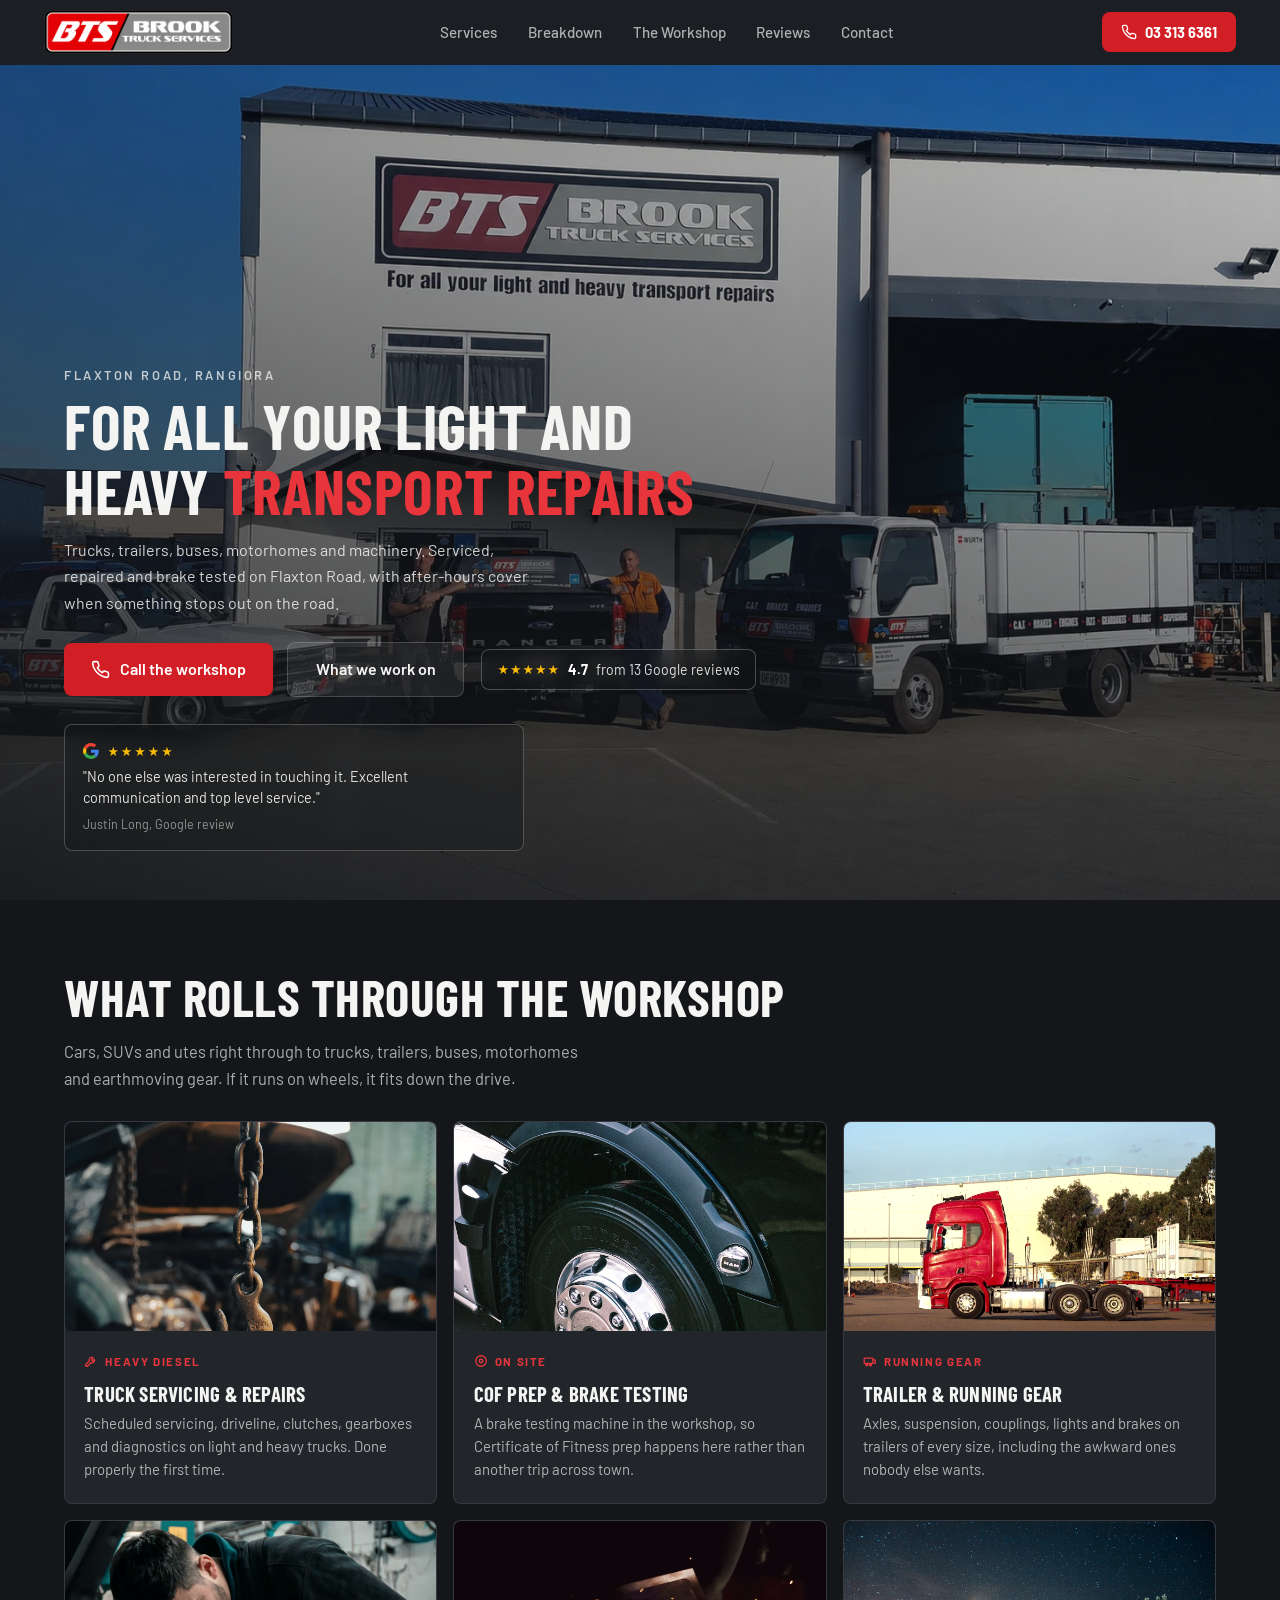
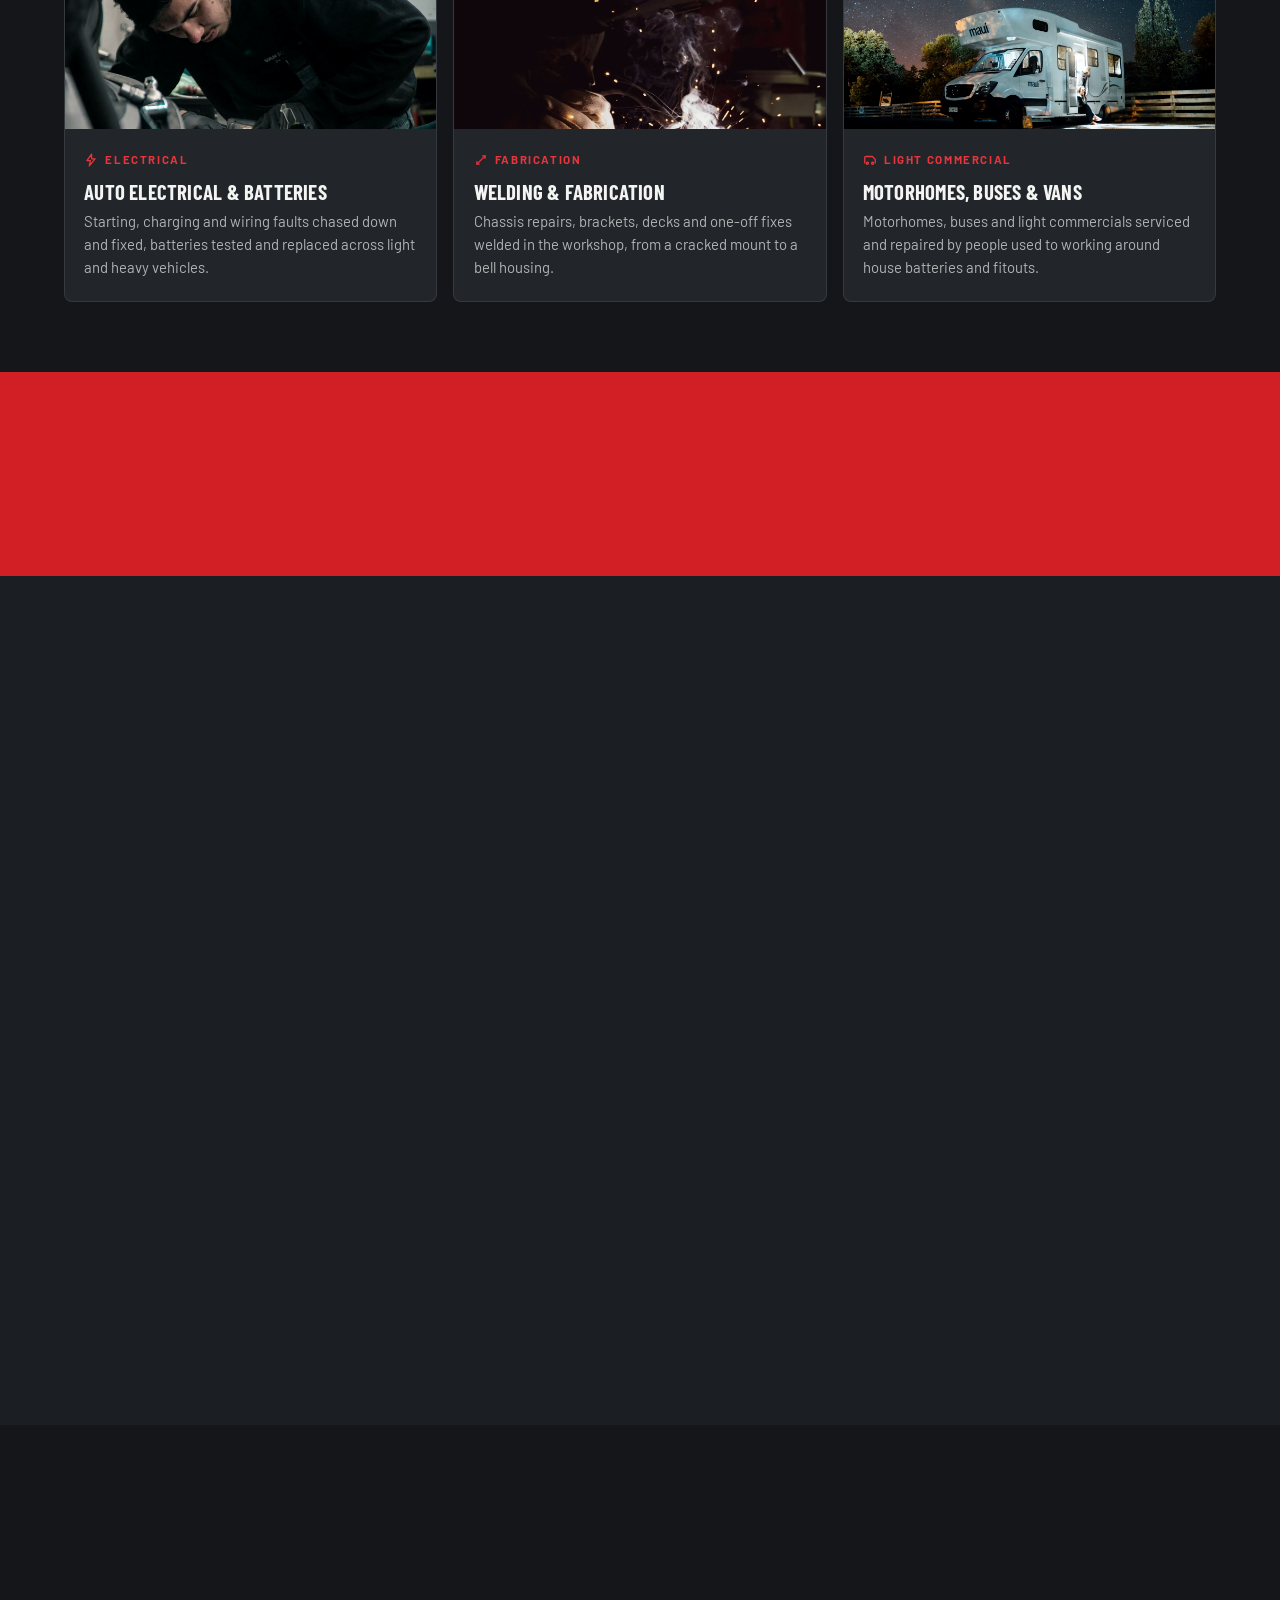
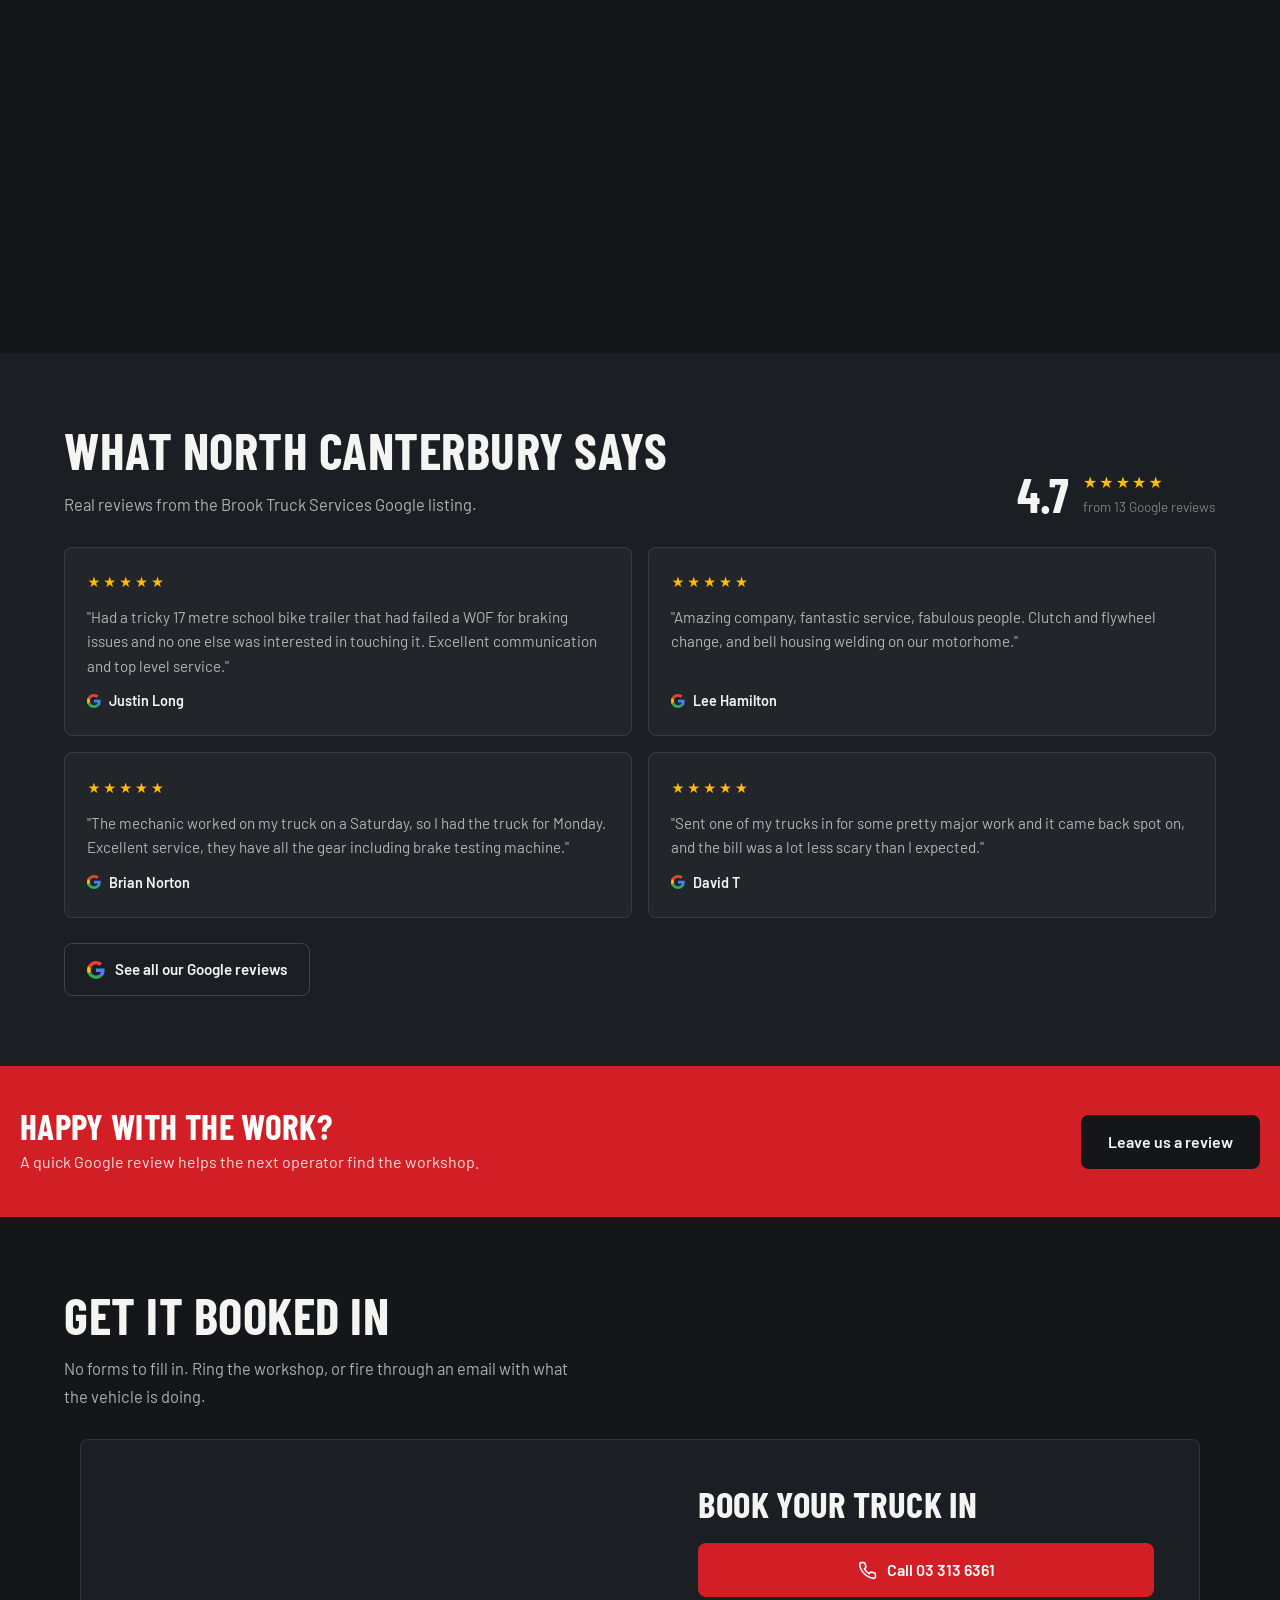
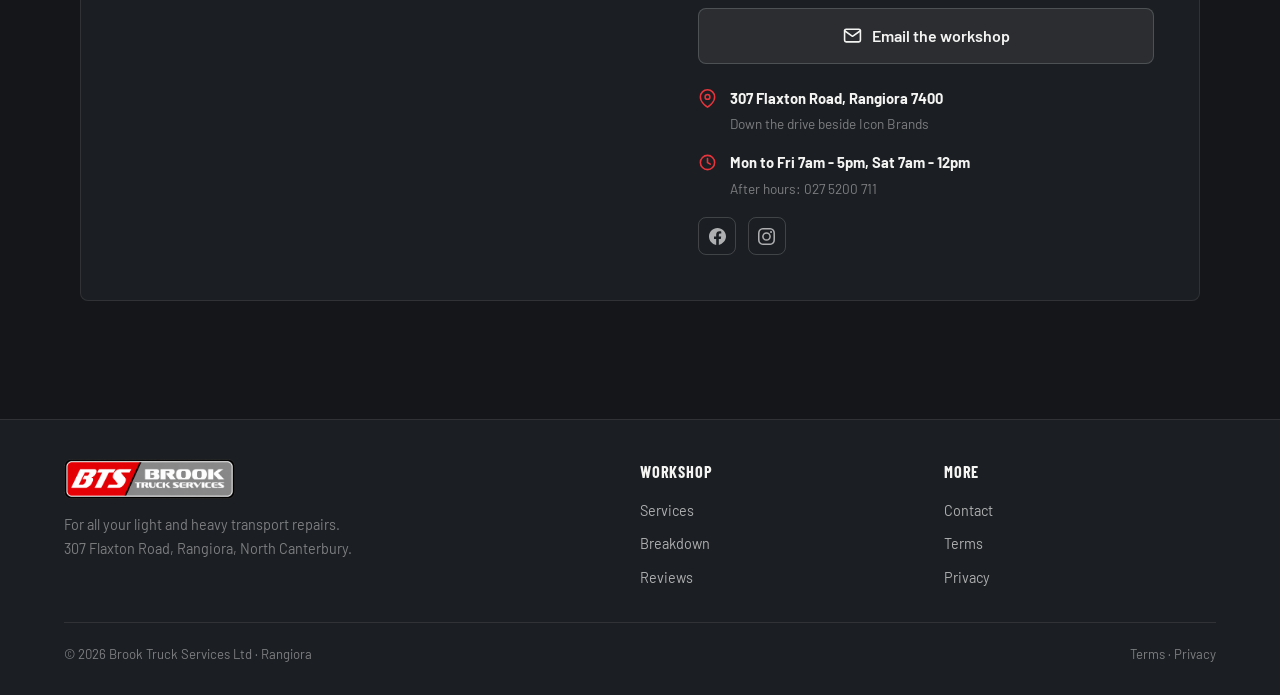
==== commit 92c0f462: "Rebuild under the new build standard: Industrial dark with BTS logo red, real yard photo hero rotati" ====
--- a/index.html
+++ b/index.html
@@ -1,612 +1,345 @@
 <!DOCTYPE html>
 <html lang="en-NZ">
 <head>
-<meta charset="utf-8">
+<meta charset="UTF-8">
 <meta name="viewport" content="width=device-width, initial-scale=1">
-<title>Brook Truck Services Ltd | Truck &amp; Trailer Repairs, Rangiora</title>
+<title>Brook Truck Services | Light &amp; Heavy Transport Repairs, Rangiora</title>
 <meta name="description" content="Light and heavy transport repairs in Rangiora. Trucks, trailers, buses, motorhomes and machinery serviced and repaired on Flaxton Road, with brake testing on site and after-hours breakdown cover across North Canterbury.">
-<link rel="canonical" href="https://brook-truck-services-ltd-demo.vercel.app/">
-<meta name="theme-color" content="#101317">
-
-<meta property="og:type" content="website">
-<meta property="og:title" content="Brook Truck Services Ltd | Truck &amp; Trailer Repairs, Rangiora">
-<meta property="og:description" content="For all your light and heavy transport repairs. Flaxton Road, Rangiora — brake testing on site, breakdown and after-hours service.">
-<meta property="og:image" content="img/workshop.jpg">
-<meta property="og:locale" content="en_NZ">
-<meta name="twitter:card" content="summary_large_image">
-
-<link rel="icon" href="img/logo.png" type="image/png">
-<link rel="apple-touch-icon" href="img/logo.png">
-
+<meta name="theme-color" content="#141619">
+<link rel="icon" href="img/logo-bts.png">
+<meta property="og:title" content="Brook Truck Services | Light &amp; Heavy Transport Repairs, Rangiora">
+<meta property="og:description" content="For all your light and heavy transport repairs. Flaxton Road, Rangiora. Brake testing on site, breakdown and after-hours service.">
+<meta property="og:image" content="img/hero-yard.webp">
 <link rel="preconnect" href="https://fonts.googleapis.com">
 <link rel="preconnect" href="https://fonts.gstatic.com" crossorigin>
-<link rel="preconnect" href="https://images.unsplash.com" crossorigin>
-<link href="https://fonts.googleapis.com/css2?family=Saira+Condensed:wght@600;700;800&family=Work+Sans:wght@400;500;600&display=swap" rel="stylesheet">
+<link href="https://fonts.googleapis.com/css2?family=Barlow+Condensed:wght@600;700&family=Barlow:wght@400;500;600;700&display=swap" rel="stylesheet">
+<link rel="preload" as="image" href="img/hero-yard.webp">
 <link rel="stylesheet" href="css/style.css">
-
 <script type="application/ld+json">
-{
-  "@context":"https://schema.org",
-  "@type":"AutoRepair",
-  "name":"Brook Truck Services Ltd",
-  "description":"Light and heavy transport repairs workshop in Rangiora, North Canterbury.",
-  "address":{"@type":"PostalAddress","streetAddress":"307 Flaxton Road","addressLocality":"Rangiora","postalCode":"7400","addressRegion":"Canterbury","addressCountry":"NZ"},
-  "telephone":"+64-3-313-6361",
-  "aggregateRating":{"@type":"AggregateRating","ratingValue":"4.7","reviewCount":"13"},
-  "openingHours":["Mo-Fr 07:00-17:00","Sa 07:00-12:00"]
-}
+{"@context":"https://schema.org","@type":"AutoRepair","name":"Brook Truck Services Ltd",
+"address":{"@type":"PostalAddress","streetAddress":"307 Flaxton Road","addressLocality":"Rangiora","postalCode":"7400","addressRegion":"Canterbury","addressCountry":"NZ"},
+"telephone":"+6433136361",
+"aggregateRating":{"@type":"AggregateRating","ratingValue":"4.7","reviewCount":"13"},
+"openingHours":["Mo-Fr 07:00-17:00","Sa 07:00-12:00"]}
 </script>
 </head>
 <body>
 
-<!-- ===================== OPENING ANIMATION ===================== -->
-<div id="intro" aria-hidden="true">
-  <img class="intro-mark" src="img/logo.png" alt="">
-  <div class="intro-bar"></div>
-</div>
-
-<!-- ===================== NAV ===================== -->
-<header class="nav">
-  <div class="shell nav-in">
-    <a class="brand" href="index.html">
-      <img src="img/logo.png" alt="Brook Truck Services Ltd, Rangiora" width="132" height="100">
-      <span class="brand-txt">
-        <b>Brook Truck Services</b>
-        <span>Rangiora &middot; North Canterbury</span>
-      </span>
+<header class="nav" id="nav">
+  <div class="nav-inner">
+    <a class="nav-logo" href="#top" aria-label="Brook Truck Services home">
+      <img src="img/logo-bts.png" alt="BTS Brook Truck Services">
     </a>
-
     <nav class="nav-links" aria-label="Main">
       <a href="#services">Services</a>
-      <a href="#about">About</a>
-      <a href="#crew">The crew</a>
+      <a href="#breakdown">Breakdown</a>
+      <a href="#about">The Workshop</a>
       <a href="#reviews">Reviews</a>
       <a href="#contact">Contact</a>
     </nav>
-
     <a class="nav-call" href="tel:+6433136361">
-      <svg viewBox="0 0 24 24" fill="none" stroke="currentColor" stroke-width="2" stroke-linecap="round" stroke-linejoin="round" aria-hidden="true"><path d="M22 16.9v3a2 2 0 0 1-2.2 2 19.8 19.8 0 0 1-8.6-3.1 19.5 19.5 0 0 1-6-6A19.8 19.8 0 0 1 2.1 4.2 2 2 0 0 1 4.1 2h3a2 2 0 0 1 2 1.7c.1 1 .4 1.9.7 2.8a2 2 0 0 1-.5 2.1L8.1 9.9a16 16 0 0 0 6 6l1.3-1.2a2 2 0 0 1 2.1-.5c.9.3 1.8.6 2.8.7a2 2 0 0 1 1.7 2Z"/></svg>
-      <span class="lbl">03 313 6361</span>
+      <svg viewBox="0 0 24 24"><path d="M22 16.92v3a2 2 0 0 1-2.18 2 19.79 19.79 0 0 1-8.63-3.07 19.5 19.5 0 0 1-6-6 19.79 19.79 0 0 1-3.07-8.67A2 2 0 0 1 4.11 2h3a2 2 0 0 1 2 1.72 12.84 12.84 0 0 0 .7 2.81 2 2 0 0 1-.45 2.11L8.09 9.91a16 16 0 0 0 6 6l1.27-1.27a2 2 0 0 1 2.11-.45 12.84 12.84 0 0 0 2.81.7A2 2 0 0 1 22 16.92z"/></svg>
+      <span>03 313 6361</span>
     </a>
-
-    <button class="burger" type="button" aria-label="Open menu" aria-expanded="false"><span></span></button>
-  </div>
-  <div class="drawer">
-    <div class="shell">
-      <a href="#services">Services</a>
-      <a href="#about">About</a>
-      <a href="#crew">The crew</a>
-      <a href="#reviews">Reviews</a>
-      <a href="#contact">Contact</a>
-      <a href="services.html">All services</a>
-    </div>
+    <button class="nav-toggle" id="nav-toggle" aria-label="Open menu" aria-expanded="false">
+      <svg viewBox="0 0 24 24"><line x1="3" y1="7" x2="21" y2="7"/><line x1="3" y1="12" x2="21" y2="12"/><line x1="3" y1="17" x2="21" y2="17"/></svg>
+    </button>
   </div>
 </header>
-
-<main>
-
-<!-- ===================== HERO ===================== -->
+<div class="mobile-menu" id="mobile-menu">
+  <a href="#services">Services</a>
+  <a href="#breakdown">Breakdown</a>
+  <a href="#about">The Workshop</a>
+  <a href="#reviews">Reviews</a>
+  <a href="#contact">Contact</a>
+</div>
+
+<main id="top">
+
+<!-- Hero -->
 <section class="hero">
-  <div class="hero-slides" aria-hidden="true">
-    <div class="slide on">
-      <img src="https://images.unsplash.com/photo-1586191552066-d52dd1e3af86?w=1920&amp;q=72&amp;auto=format&amp;fit=crop"
-           alt="" width="1920" height="1080" fetchpriority="high" decoding="async">
-    </div>
-    <div class="slide">
-      <img src="https://images.unsplash.com/photo-1596455671092-d7e08c435509?w=1920&amp;q=72&amp;auto=format&amp;fit=crop"
-           alt="" width="1920" height="1080" loading="lazy" decoding="async">
-    </div>
-    <div class="slide">
-      <img src="https://images.unsplash.com/photo-1608140247842-deee0a28ad11?w=1920&amp;q=72&amp;auto=format&amp;fit=crop"
-           alt="" width="1920" height="1080" loading="lazy" decoding="async">
-    </div>
-  </div>
-  <div class="hero-scrim"></div>
-
-  <div class="shell hero-in">
-    <p class="hero-eyebrow">Rangiora &middot; Heavy vehicle workshop</p>
-    <h1>Light and heavy transport repairs, <em>Rangiora</em>.</h1>
-    <p class="sub">Trucks, trailers, buses, motorhomes and machinery — serviced, repaired and brake tested on Flaxton Road, with breakdown and after-hours cover when something stops out on the road.</p>
-
+  <div class="hero-bg" id="hero-slides">
+    <img class="is-active" src="img/hero-yard.webp" alt="The Brook Truck Services workshop on Flaxton Road with the service truck and utes out front" fetchpriority="high">
+    <img src="img/workshop.webp" alt="Inside the Brook Truck Services workshop" loading="lazy">
+  </div>
+  <div class="container hero-inner">
+    <p class="hero-eyebrow">Flaxton Road, Rangiora</p>
+    <h1>For all your light and heavy <em>transport repairs</em></h1>
+    <p class="hero-sub">Trucks, trailers, buses, motorhomes and machinery. Serviced, repaired and brake tested on Flaxton Road, with after-hours cover when something stops out on the road.</p>
     <div class="hero-cta">
-      <a class="btn btn-red btn-lg" href="tel:+6433136361">
-        <svg viewBox="0 0 24 24" fill="none" stroke="currentColor" stroke-width="2" stroke-linecap="round" stroke-linejoin="round" aria-hidden="true"><path d="M22 16.9v3a2 2 0 0 1-2.2 2 19.8 19.8 0 0 1-8.6-3.1 19.5 19.5 0 0 1-6-6A19.8 19.8 0 0 1 2.1 4.2 2 2 0 0 1 4.1 2h3a2 2 0 0 1 2 1.7c.1 1 .4 1.9.7 2.8a2 2 0 0 1-.5 2.1L8.1 9.9a16 16 0 0 0 6 6l1.3-1.2a2 2 0 0 1 2.1-.5c.9.3 1.8.6 2.8.7a2 2 0 0 1 1.7 2Z"/></svg>
-        Call 03 313 6361
+      <a class="btn btn--red" href="tel:+6433136361">
+        <svg viewBox="0 0 24 24"><path d="M22 16.92v3a2 2 0 0 1-2.18 2 19.79 19.79 0 0 1-8.63-3.07 19.5 19.5 0 0 1-6-6 19.79 19.79 0 0 1-3.07-8.67A2 2 0 0 1 4.11 2h3a2 2 0 0 1 2 1.72 12.84 12.84 0 0 0 .7 2.81 2 2 0 0 1-.45 2.11L8.09 9.91a16 16 0 0 0 6 6l1.27-1.27a2 2 0 0 1 2.11-.45 12.84 12.84 0 0 0 2.81.7A2 2 0 0 1 22 16.92z"/></svg>
+        Call the workshop
       </a>
-      <a class="btn btn-ghost btn-lg" href="#contact">Get a quote</a>
-    </div>
-
-    <div class="hero-rating">
-      <span class="stars" aria-hidden="true">
-        <svg viewBox="0 0 24 24" fill="currentColor"><path d="m12 2 3.1 6.3 6.9 1-5 4.9 1.2 6.9L12 17.8 5.8 21l1.2-6.9-5-4.9 6.9-1Z"/></svg>
-        <svg viewBox="0 0 24 24" fill="currentColor"><path d="m12 2 3.1 6.3 6.9 1-5 4.9 1.2 6.9L12 17.8 5.8 21l1.2-6.9-5-4.9 6.9-1Z"/></svg>
-        <svg viewBox="0 0 24 24" fill="currentColor"><path d="m12 2 3.1 6.3 6.9 1-5 4.9 1.2 6.9L12 17.8 5.8 21l1.2-6.9-5-4.9 6.9-1Z"/></svg>
-        <svg viewBox="0 0 24 24" fill="currentColor"><path d="m12 2 3.1 6.3 6.9 1-5 4.9 1.2 6.9L12 17.8 5.8 21l1.2-6.9-5-4.9 6.9-1Z"/></svg>
-        <svg viewBox="0 0 24 24" fill="currentColor"><path d="m12 2 3.1 6.3 6.9 1-5 4.9 1.2 6.9L12 17.8 5.8 21l1.2-6.9-5-4.9 6.9-1Z"/></svg>
-      </span>
-      <span class="score">4.7</span>
-      <span class="txt">from 13 Google reviews<br>Rangiora &amp; North Canterbury</span>
-    </div>
-  </div>
-</section>
-
-<!-- ===================== TRUST STRIP ===================== -->
-<section class="trust">
-  <div class="shell">
-    <div class="trust-grid">
-      <div class="trust-item">
-        <span class="ic"><svg viewBox="0 0 24 24" fill="none" stroke="currentColor" stroke-width="2" stroke-linecap="round" stroke-linejoin="round" aria-hidden="true"><path d="M20 10c0 6-8 12-8 12s-8-6-8-12a8 8 0 0 1 16 0Z"/><circle cx="12" cy="10" r="3"/></svg></span>
-        <div>
-          <h3>On Flaxton Road</h3>
-          <p>Down the drive beside Icon Brands, 307 Flaxton Road. Open from 7am, Monday to Saturday.</p>
-        </div>
-      </div>
-      <div class="trust-item">
-        <span class="ic"><svg viewBox="0 0 24 24" fill="none" stroke="currentColor" stroke-width="2" stroke-linecap="round" stroke-linejoin="round" aria-hidden="true"><path d="M10.3 3.2 1.8 17.5A2 2 0 0 0 3.5 20.5h17a2 2 0 0 0 1.7-3L13.7 3.2a2 2 0 0 0-3.4 0Z"/><path d="M12 9v4"/><path d="M12 17h.01"/></svg></span>
-        <div>
-          <h3>Breakdown &amp; after hours</h3>
-          <p>Stopped on the side of the road after knock-off? Ring the after-hours mobile on 027 5200 711.</p>
-        </div>
-      </div>
-      <div class="trust-item">
-        <span class="ic"><svg viewBox="0 0 24 24" fill="none" stroke="currentColor" stroke-width="2" stroke-linecap="round" stroke-linejoin="round" aria-hidden="true"><path d="M12 21a9 9 0 1 0-9-9"/><path d="m12 12 4.5-3.5"/><circle cx="12" cy="12" r="1.4"/><path d="M3 12H1"/><path d="M12 3V1"/><path d="m20.5 5.5 1.4-1.4"/></svg></span>
-        <div>
-          <h3>Brake testing on site</h3>
-          <p>A brake testing machine in the workshop, so Certificate of Fitness work gets tested and re-tested here.</p>
-        </div>
-      </div>
-    </div>
-  </div>
-</section>
-
-<!-- ===================== SERVICES ===================== -->
-<section class="band band-bone" id="services">
-  <div class="shell">
-    <div class="sec-head rise">
-      <p class="eyebrow">What we work on</p>
-      <h2>For all your light and heavy transport repairs</h2>
-      <p class="lede">One workshop for the whole yard — the linehaul rig, the tipper, the trailer that failed its brakes, the farm truck and the motorhome sitting on the lawn.</p>
-    </div>
-
-    <div class="svc-grid">
-
-      <article class="svc rise">
-        <div class="svc-img">
-          <img src="https://images.unsplash.com/photo-1585124875429-c5bf79e3af80?w=800&amp;q=70&amp;auto=format&amp;fit=crop" alt="Diesel engine block being worked on in a workshop" width="800" height="450" loading="lazy" decoding="async">
-          <span class="svc-num">01</span>
-        </div>
-        <div class="svc-body">
+      <a class="btn btn--ghost" href="#services">What we work on</a>
+      <span class="hero-badge"><span class="stars">&#9733;&#9733;&#9733;&#9733;&#9733;</span><strong>4.7</strong> from 13 Google reviews</span>
+    </div>
+    <div class="hero-review" id="hero-review" aria-label="Customer reviews"></div>
+  </div>
+</section>
+
+<!-- Services -->
+<section class="section" id="services">
+  <div class="container">
+    <div class="reveal">
+      <h2>What rolls through the workshop</h2>
+      <p class="lede">Cars, SUVs and utes right through to trucks, trailers, buses, motorhomes and earthmoving gear. If it runs on wheels, it fits down the drive.</p>
+    </div>
+    <div class="svc-grid reveal">
+      <article class="svc-card">
+        <img src="img/svc-servicing.webp" alt="Truck engine under the hoist in a workshop" loading="lazy">
+        <div class="svc-card-body">
+          <span class="svc-tag"><svg viewBox="0 0 24 24"><path d="M14.7 6.3a4 4 0 0 0-5.4 5.4L3 18v3h3l6.3-6.3a4 4 0 0 0 5.4-5.4l-2.8 2.8-2.1-2.1 2.9-2.7z"/></svg>Heavy diesel</span>
           <h3>Truck servicing &amp; repairs</h3>
-          <p>Scheduled servicing, fault diagnosis and engine work on linehaul rigs, tippers and farm trucks — European and Japanese platforms alike.</p>
-          <div class="svc-tags"><span>Servicing</span><span>Diagnostics</span><span>Engine work</span></div>
-        </div>
-      </article>
-
-      <article class="svc rise">
-        <div class="svc-img">
-          <img src="https://images.unsplash.com/photo-1613214150384-14921ff659b2?w=800&amp;q=70&amp;auto=format&amp;fit=crop" alt="Brake disc and caliper on a vehicle hub" width="800" height="450" loading="lazy" decoding="async">
-          <span class="svc-num">02</span>
-        </div>
-        <div class="svc-body">
+          <p>Scheduled servicing, driveline, clutches, gearboxes and diagnostics on light and heavy trucks. Done properly the first time.</p>
+        </div>
+      </article>
+      <article class="svc-card">
+        <img src="img/svc-brakes.webp" alt="Heavy truck wheel and brake assembly" loading="lazy">
+        <div class="svc-card-body">
+          <span class="svc-tag"><svg viewBox="0 0 24 24"><circle cx="12" cy="12" r="9"/><circle cx="12" cy="12" r="3"/></svg>On site</span>
           <h3>COF prep &amp; brake testing</h3>
-          <p>The brake testing machine is here in the workshop, so we test, adjust and re-test before your Certificate of Fitness instead of sending you across town.</p>
-          <div class="svc-tags"><span>COF prep</span><span>WOF work</span><span>Brake testing</span></div>
-        </div>
-      </article>
-
-      <article class="svc rise">
-        <div class="svc-img">
-          <img src="https://images.unsplash.com/photo-1541487880852-afcef8ba6d2c?w=800&amp;q=70&amp;auto=format&amp;fit=crop" alt="Heavy trailer wheels and running gear" width="800" height="450" loading="lazy" decoding="async">
-          <span class="svc-num">03</span>
-        </div>
-        <div class="svc-body">
+          <p>A brake testing machine in the workshop, so Certificate of Fitness prep happens here rather than another trip across town.</p>
+        </div>
+      </article>
+      <article class="svc-card">
+        <img src="img/svc-trailer.webp" alt="Truck tractor unit with trailer chassis behind" loading="lazy">
+        <div class="svc-card-body">
+          <span class="svc-tag"><svg viewBox="0 0 24 24"><rect x="2" y="7" width="15" height="9" rx="1"/><circle cx="6.5" cy="18.5" r="1.8"/><circle cx="13" cy="18.5" r="1.8"/><path d="M17 10h4v6h-2"/></svg>Running gear</span>
           <h3>Trailer &amp; running gear</h3>
-          <p>Trailers, tippers and transporters — suspension, axles, hubs, air lines and brakes, including the long awkward units other workshops won't take on.</p>
-          <div class="svc-tags"><span>Trailers</span><span>Suspension</span><span>Air brakes</span></div>
-        </div>
-      </article>
-
-      <article class="svc rise">
-        <div class="svc-img">
-          <img src="https://images.unsplash.com/photo-1598302936625-6075fbd98dd7?w=800&amp;q=70&amp;auto=format&amp;fit=crop" alt="Grinding sparks during metal fabrication work in a workshop" width="800" height="450" loading="lazy" decoding="async">
-          <span class="svc-num">04</span>
-        </div>
-        <div class="svc-body">
+          <p>Axles, suspension, couplings, lights and brakes on trailers of every size, including the awkward ones nobody else wants.</p>
+        </div>
+      </article>
+      <article class="svc-card">
+        <img src="img/svc-electrical.webp" alt="Mechanic working through an engine bay with a torch" loading="lazy">
+        <div class="svc-card-body">
+          <span class="svc-tag"><svg viewBox="0 0 24 24"><polyline points="13 2 5 13 11 13 9 22 19 10 13 10 13 2"/></svg>Electrical</span>
+          <h3>Auto electrical &amp; batteries</h3>
+          <p>Starting, charging and wiring faults chased down and fixed, batteries tested and replaced across light and heavy vehicles.</p>
+        </div>
+      </article>
+      <article class="svc-card">
+        <img src="img/svc-welding.webp" alt="Welder working with sparks in a dark workshop" loading="lazy">
+        <div class="svc-card-body">
+          <span class="svc-tag"><svg viewBox="0 0 24 24"><path d="M5 19 19 5"/><path d="M15 5h4v4"/><path d="M5 15v4h4"/></svg>Fabrication</span>
           <h3>Welding &amp; fabrication</h3>
-          <p>Bell housings, chassis, decks and brackets. If it has cracked, bent or worn through, it gets cut out and welded up properly rather than patched.</p>
-          <div class="svc-tags"><span>Welding</span><span>Fabrication</span><span>Chassis</span></div>
-        </div>
-      </article>
-
-      <article class="svc rise">
-        <div class="svc-img">
-          <img src="https://images.unsplash.com/photo-1613142078060-88d5609458c4?w=800&amp;q=70&amp;auto=format&amp;fit=crop" alt="Motorhome parked at the end of the day" width="800" height="450" loading="lazy" decoding="async">
-          <span class="svc-num">05</span>
-        </div>
-        <div class="svc-body">
-          <h3>Motorhomes, buses &amp; light commercial</h3>
-          <p>Motorhomes, buses, vans and utes get the heavy-vehicle hoist and the heavy-vehicle gear — clutches, flywheels, driveline, brakes and everything between.</p>
-          <div class="svc-tags"><span>Motorhomes</span><span>Buses</span><span>Vans &amp; utes</span></div>
-        </div>
-      </article>
-
-      <article class="svc rise">
-        <div class="svc-img">
-          <img src="https://images.unsplash.com/photo-1632733711679-529326f6db12?w=800&amp;q=70&amp;auto=format&amp;fit=crop" alt="Auto electrical work on a vehicle fuse box" width="800" height="450" loading="lazy" decoding="async">
-          <span class="svc-num">06</span>
-        </div>
-        <div class="svc-body">
-          <h3>Auto electrical &amp; batteries</h3>
-          <p>Starting and charging faults tracked down, plus Varta and Endurant heavy-duty batteries supplied and fitted as the Battery Town Rangiora commercial partner.</p>
-          <div class="svc-tags"><span>Batteries</span><span>Starting</span><span>Charging</span></div>
-        </div>
-      </article>
-
-    </div>
-
-    <!-- Breakdown callout -->
-    <div class="callout rise">
-      <div class="callout-body">
-        <p class="eyebrow">Breakdown &amp; after hours</p>
-        <h3>A truck on the side of the road isn't earning</h3>
-        <p>Breakdown and after-hours service is part of what Brook Truck Services does, and always has been — it's on the sign out on Flaxton Road. Ring the workshop during the day, or the after-hours mobile when it's not.</p>
-        <a class="btn btn-red" href="tel:+64275200711">
-          <svg viewBox="0 0 24 24" fill="none" stroke="currentColor" stroke-width="2" stroke-linecap="round" stroke-linejoin="round" aria-hidden="true"><path d="M22 16.9v3a2 2 0 0 1-2.2 2 19.8 19.8 0 0 1-8.6-3.1 19.5 19.5 0 0 1-6-6A19.8 19.8 0 0 1 2.1 4.2 2 2 0 0 1 4.1 2h3a2 2 0 0 1 2 1.7c.1 1 .4 1.9.7 2.8a2 2 0 0 1-.5 2.1L8.1 9.9a16 16 0 0 0 6 6l1.3-1.2a2 2 0 0 1 2.1-.5c.9.3 1.8.6 2.8.7a2 2 0 0 1 1.7 2Z"/></svg>
-          After hours: 027 5200 711
-        </a>
-      </div>
-      <div class="callout-img">
-        <img src="https://images.unsplash.com/photo-1635805771545-c5d19dde76d6?w=900&amp;q=70&amp;auto=format&amp;fit=crop" alt="Workshop tool board with spanners and sockets laid out" width="900" height="600" loading="lazy" decoding="async">
-      </div>
-    </div>
-  </div>
-</section>
-
-<!-- ===================== ABOUT ===================== -->
-<section class="band band-white" id="about">
-  <div class="shell">
-    <div class="about-grid">
-      <div class="about-media rise">
-        <div class="frame">
-          <img src="img/workshop.jpg" alt="The Brook Truck Services workshop on Flaxton Road, Rangiora" width="1400" height="1050" loading="lazy" decoding="async">
-        </div>
-        <span class="about-tag">307 Flaxton Road<small>Rangiora 7400</small></span>
-      </div>
-
-      <div class="about-copy rise">
-        <p class="eyebrow">About the workshop</p>
-        <h2>A Rangiora workshop set up for the heavy stuff</h2>
-        <p>Brook Truck Services is a light and heavy transport repair workshop on Flaxton Road in Rangiora, working for the transport operators, contractors, farmers and owner-drivers of North Canterbury. Cars, SUVs and utes right through to trucks, trailers, buses, motorhomes and earthmoving equipment.</p>
-        <p>It's a heavy vehicle workshop rather than a car garage with a big door — including a brake testing machine on site — so Certificate of Fitness work, driveline jobs and the long awkward units all get sorted in the one place.</p>
-
-        <ul class="check">
-          <li>
-            <svg viewBox="0 0 24 24" fill="none" stroke="currentColor" stroke-width="2.4" stroke-linecap="round" stroke-linejoin="round" aria-hidden="true"><path d="m20 6-11 11-5-5"/></svg>
-            <div><b>Light and heavy under one roof</b><span>Cars and utes through to trucks, trailers, motorhomes and earthmoving gear.</span></div>
-          </li>
-          <li>
-            <svg viewBox="0 0 24 24" fill="none" stroke="currentColor" stroke-width="2.4" stroke-linecap="round" stroke-linejoin="round" aria-hidden="true"><path d="m20 6-11 11-5-5"/></svg>
-            <div><b>Brake testing machine on site</b><span>Test, adjust and re-test in the workshop instead of chasing a slot somewhere else.</span></div>
-          </li>
-          <li>
-            <svg viewBox="0 0 24 24" fill="none" stroke="currentColor" stroke-width="2.4" stroke-linecap="round" stroke-linejoin="round" aria-hidden="true"><path d="m20 6-11 11-5-5"/></svg>
-            <div><b>Battery Town Rangiora commercial partner</b><span>Varta and Endurant heavy-duty batteries supplied and fitted, with nationwide warranty support.</span></div>
-          </li>
-        </ul>
-      </div>
-    </div>
-  </div>
-</section>
-
-<!-- ===================== CREW ===================== -->
-<section class="band band-dark" id="crew">
-  <div class="shell">
-    <div class="sec-head rise">
-      <p class="eyebrow">The crew</p>
-      <h2>The people on the tools</h2>
-      <p class="lede">A small Rangiora workshop, so you're dealing with the people doing the work rather than a call centre.</p>
-    </div>
-
-    <div class="crew-grid">
-      <div class="crew rise">
-        <div class="av">J</div>
-        <p class="who">Owner &middot; Workshop</p>
+          <p>Chassis repairs, brackets, decks and one-off fixes welded in the workshop, from a cracked mount to a bell housing.</p>
+        </div>
+      </article>
+      <article class="svc-card">
+        <img src="img/svc-motorhome.webp" alt="Motorhome parked at night under the stars" loading="lazy">
+        <div class="svc-card-body">
+          <span class="svc-tag"><svg viewBox="0 0 24 24"><path d="M3 17V8a2 2 0 0 1 2-2h11l5 5v6"/><circle cx="7.5" cy="17.5" r="1.8"/><circle cx="16.5" cy="17.5" r="1.8"/></svg>Light commercial</span>
+          <h3>Motorhomes, buses &amp; vans</h3>
+          <p>Motorhomes, buses and light commercials serviced and repaired by people used to working around house batteries and fitouts.</p>
+        </div>
+      </article>
+    </div>
+  </div>
+</section>
+
+<!-- Breakdown band -->
+<section class="breakdown" id="breakdown">
+  <div class="container breakdown-inner reveal">
+    <div>
+      <h2>A truck on the side of the road isn't earning</h2>
+      <p>Breakdown and after-hours service is part of what Brook Truck Services does. Ring the workshop during the day, or the after-hours mobile when it's not.</p>
+    </div>
+    <a class="btn btn--coal" href="tel:+64275200711">
+      <svg viewBox="0 0 24 24"><path d="M22 16.92v3a2 2 0 0 1-2.18 2 19.79 19.79 0 0 1-8.63-3.07 19.5 19.5 0 0 1-6-6 19.79 19.79 0 0 1-3.07-8.67A2 2 0 0 1 4.11 2h3a2 2 0 0 1 2 1.72 12.84 12.84 0 0 0 .7 2.81 2 2 0 0 1-.45 2.11L8.09 9.91a16 16 0 0 0 6 6l1.27-1.27a2 2 0 0 1 2.11-.45 12.84 12.84 0 0 0 2.81.7A2 2 0 0 1 22 16.92z"/></svg>
+      After hours: 027 5200 711
+    </a>
+  </div>
+</section>
+
+<!-- About -->
+<section class="section section--band" id="about">
+  <div class="container about reveal">
+    <div class="about-media">
+      <img src="img/workshop.webp" alt="The Brook Truck Services workshop on Flaxton Road, Rangiora" loading="lazy">
+      <span class="about-tag">307 Flaxton Road<small>Rangiora 7400</small></span>
+    </div>
+    <div>
+      <h2>The workshop down the drive</h2>
+      <p>Brook Truck Services is a light and heavy transport repair workshop on Flaxton Road in Rangiora, working for the transport operators, contractors, farmers and owner-drivers of North Canterbury. You will find us down the drive beside Icon Brands.</p>
+      <ul class="about-points">
+        <li><svg viewBox="0 0 24 24"><polyline points="20 6 9 17 4 12"/></svg><span>Brake testing machine on site for COF prep</span></li>
+        <li><svg viewBox="0 0 24 24"><polyline points="20 6 9 17 4 12"/></svg><span>Open from 7am, Monday to Saturday</span></li>
+        <li><svg viewBox="0 0 24 24"><polyline points="20 6 9 17 4 12"/></svg><span>Breakdown and after-hours cover across North Canterbury</span></li>
+        <li><svg viewBox="0 0 24 24"><polyline points="20 6 9 17 4 12"/></svg><span>Light vehicles through to heavy machinery, one workshop</span></li>
+      </ul>
+    </div>
+  </div>
+</section>
+
+<!-- Crew -->
+<section class="section" id="crew">
+  <div class="container">
+    <div class="reveal">
+      <h2>Who you deal with</h2>
+      <p class="lede">Ring the workshop and you get the person doing the work, not a call centre.</p>
+    </div>
+    <div class="crew-grid reveal">
+      <article class="crew-card">
+        <div class="crew-ini">J</div>
         <h3>Jason</h3>
-        <p>The one who picks up the phone. Quotes the work, books it in, and tells you straight what the truck needs and what it can wait on.</p>
-      </div>
-      <div class="crew rise">
-        <div class="av">HD</div>
-        <p class="who">On the tools</p>
-        <h3>Heavy Diesel Technicians</h3>
-        <p>Servicing, driveline, brakes and diagnostics on trucks, trailers and machinery — plus the welding when something has cracked.</p>
-      </div>
-      <div class="crew rise">
-        <div class="av">AH</div>
-        <p class="who">Out on the road</p>
-        <h3>After-Hours Breakdown</h3>
-        <p>The mobile number on the sign. Roadside help and out-of-hours repairs so the truck is loaded and moving in the morning.</p>
-      </div>
-    </div>
-  </div>
-</section>
-
-<!-- ===================== GOOGLE REVIEWS ===================== -->
-<section class="band band-bone" id="reviews">
-  <div class="shell">
-    <div class="rev-top rise">
-      <div class="sec-head">
-        <p class="eyebrow">Google reviews</p>
+        <p class="crew-role">Owner / Workshop</p>
+        <p>The one who picks up the phone. Quotes the work, books it in and keeps you posted while it's on the hoist.</p>
+      </article>
+      <article class="crew-card">
+        <div class="crew-ini">HD</div>
+        <h3>Heavy diesel technicians</h3>
+        <p class="crew-role">On the tools</p>
+        <p>Servicing, driveline, brakes and diagnostics on trucks, buses and machinery, day in and day out.</p>
+      </article>
+      <article class="crew-card">
+        <div class="crew-ini">WF</div>
+        <h3>Welding &amp; fabrication</h3>
+        <p class="crew-role">In the bay</p>
+        <p>The welding and fabrication side of the workshop, for the repairs a parts catalogue cannot fix.</p>
+      </article>
+    </div>
+  </div>
+</section>
+
+<!-- Reviews -->
+<section class="section section--band" id="reviews">
+  <div class="container">
+    <div class="rev-head reveal">
+      <div>
         <h2>What North Canterbury says</h2>
         <p class="lede">Real reviews from the Brook Truck Services Google listing.</p>
       </div>
       <div class="rev-score">
         <span class="big">4.7</span>
         <div>
-          <span class="stars" aria-hidden="true">
-            <svg viewBox="0 0 24 24" fill="currentColor"><path d="m12 2 3.1 6.3 6.9 1-5 4.9 1.2 6.9L12 17.8 5.8 21l1.2-6.9-5-4.9 6.9-1Z"/></svg>
-            <svg viewBox="0 0 24 24" fill="currentColor"><path d="m12 2 3.1 6.3 6.9 1-5 4.9 1.2 6.9L12 17.8 5.8 21l1.2-6.9-5-4.9 6.9-1Z"/></svg>
-            <svg viewBox="0 0 24 24" fill="currentColor"><path d="m12 2 3.1 6.3 6.9 1-5 4.9 1.2 6.9L12 17.8 5.8 21l1.2-6.9-5-4.9 6.9-1Z"/></svg>
-            <svg viewBox="0 0 24 24" fill="currentColor"><path d="m12 2 3.1 6.3 6.9 1-5 4.9 1.2 6.9L12 17.8 5.8 21l1.2-6.9-5-4.9 6.9-1Z"/></svg>
-            <svg viewBox="0 0 24 24" fill="currentColor"><path d="m12 2 3.1 6.3 6.9 1-5 4.9 1.2 6.9L12 17.8 5.8 21l1.2-6.9-5-4.9 6.9-1Z"/></svg>
-          </span>
-          <p class="meta">4.7 out of 5 &middot; 13 Google reviews</p>
-        </div>
-      </div>
-    </div>
-
-    <div class="rev-grid">
-
-      <article class="rev rise">
-        <span class="stars" aria-label="5 out of 5 stars">
-          <svg viewBox="0 0 24 24" fill="currentColor" aria-hidden="true"><path d="m12 2 3.1 6.3 6.9 1-5 4.9 1.2 6.9L12 17.8 5.8 21l1.2-6.9-5-4.9 6.9-1Z"/></svg>
-          <svg viewBox="0 0 24 24" fill="currentColor" aria-hidden="true"><path d="m12 2 3.1 6.3 6.9 1-5 4.9 1.2 6.9L12 17.8 5.8 21l1.2-6.9-5-4.9 6.9-1Z"/></svg>
-          <svg viewBox="0 0 24 24" fill="currentColor" aria-hidden="true"><path d="m12 2 3.1 6.3 6.9 1-5 4.9 1.2 6.9L12 17.8 5.8 21l1.2-6.9-5-4.9 6.9-1Z"/></svg>
-          <svg viewBox="0 0 24 24" fill="currentColor" aria-hidden="true"><path d="m12 2 3.1 6.3 6.9 1-5 4.9 1.2 6.9L12 17.8 5.8 21l1.2-6.9-5-4.9 6.9-1Z"/></svg>
-          <svg viewBox="0 0 24 24" fill="currentColor" aria-hidden="true"><path d="m12 2 3.1 6.3 6.9 1-5 4.9 1.2 6.9L12 17.8 5.8 21l1.2-6.9-5-4.9 6.9-1Z"/></svg>
-        </span>
-        <p>“These guys are the best. Had a tricky 17metre school bike trailer that had failed a WOF for braking issues and no one else was interested in touching it. The team were excellent with communication and top level service. Would highly recommend to anyone needing help.”</p>
-        <div class="by">
-          <span class="ini">JL</span>
-          <div>
-            <b>Justin Long</b>
-            <span><svg viewBox="0 0 24 24" fill="currentColor" aria-hidden="true"><path d="M21.8 12.2c0-.7-.1-1.4-.2-2H12v3.9h5.5a4.7 4.7 0 0 1-2 3.1v2.6h3.3c1.9-1.8 3-4.4 3-7.6Z"/><path d="M12 22c2.7 0 4.9-.9 6.5-2.4l-3.2-2.5c-.9.6-2 1-3.3 1-2.5 0-4.7-1.7-5.4-4H3.2v2.6A10 10 0 0 0 12 22Z"/><path d="M6.6 14.1a6 6 0 0 1 0-3.8V7.7H3.2a10 10 0 0 0 0 8.9l3.4-2.5Z"/><path d="M12 5.9c1.5 0 2.8.5 3.8 1.5l2.8-2.8A10 10 0 0 0 3.2 7.7l3.4 2.6c.7-2.4 2.9-4.4 5.4-4.4Z"/></svg>Google review &middot; October 2025</span>
-          </div>
-        </div>
-      </article>
-
-      <article class="rev rise">
-        <span class="stars" aria-label="5 out of 5 stars">
-          <svg viewBox="0 0 24 24" fill="currentColor" aria-hidden="true"><path d="m12 2 3.1 6.3 6.9 1-5 4.9 1.2 6.9L12 17.8 5.8 21l1.2-6.9-5-4.9 6.9-1Z"/></svg>
-          <svg viewBox="0 0 24 24" fill="currentColor" aria-hidden="true"><path d="m12 2 3.1 6.3 6.9 1-5 4.9 1.2 6.9L12 17.8 5.8 21l1.2-6.9-5-4.9 6.9-1Z"/></svg>
-          <svg viewBox="0 0 24 24" fill="currentColor" aria-hidden="true"><path d="m12 2 3.1 6.3 6.9 1-5 4.9 1.2 6.9L12 17.8 5.8 21l1.2-6.9-5-4.9 6.9-1Z"/></svg>
-          <svg viewBox="0 0 24 24" fill="currentColor" aria-hidden="true"><path d="m12 2 3.1 6.3 6.9 1-5 4.9 1.2 6.9L12 17.8 5.8 21l1.2-6.9-5-4.9 6.9-1Z"/></svg>
-          <svg viewBox="0 0 24 24" fill="currentColor" aria-hidden="true"><path d="m12 2 3.1 6.3 6.9 1-5 4.9 1.2 6.9L12 17.8 5.8 21l1.2-6.9-5-4.9 6.9-1Z"/></svg>
-        </span>
-        <p>“Amazing company, fantastic service, fabulous people, can't recommend highly enough. Clutch and flywheel change, and bell housing welding on our motorhome.”</p>
-        <div class="by">
-          <span class="ini">LH</span>
-          <div>
-            <b>Lee Hamilton</b>
-            <span><svg viewBox="0 0 24 24" fill="currentColor" aria-hidden="true"><path d="M21.8 12.2c0-.7-.1-1.4-.2-2H12v3.9h5.5a4.7 4.7 0 0 1-2 3.1v2.6h3.3c1.9-1.8 3-4.4 3-7.6Z"/><path d="M12 22c2.7 0 4.9-.9 6.5-2.4l-3.2-2.5c-.9.6-2 1-3.3 1-2.5 0-4.7-1.7-5.4-4H3.2v2.6A10 10 0 0 0 12 22Z"/><path d="M6.6 14.1a6 6 0 0 1 0-3.8V7.7H3.2a10 10 0 0 0 0 8.9l3.4-2.5Z"/><path d="M12 5.9c1.5 0 2.8.5 3.8 1.5l2.8-2.8A10 10 0 0 0 3.2 7.7l3.4 2.6c.7-2.4 2.9-4.4 5.4-4.4Z"/></svg>Google review &middot; 2025</span>
-          </div>
-        </div>
-      </article>
-
-      <article class="rev rise">
-        <span class="stars" aria-label="5 out of 5 stars">
-          <svg viewBox="0 0 24 24" fill="currentColor" aria-hidden="true"><path d="m12 2 3.1 6.3 6.9 1-5 4.9 1.2 6.9L12 17.8 5.8 21l1.2-6.9-5-4.9 6.9-1Z"/></svg>
-          <svg viewBox="0 0 24 24" fill="currentColor" aria-hidden="true"><path d="m12 2 3.1 6.3 6.9 1-5 4.9 1.2 6.9L12 17.8 5.8 21l1.2-6.9-5-4.9 6.9-1Z"/></svg>
-          <svg viewBox="0 0 24 24" fill="currentColor" aria-hidden="true"><path d="m12 2 3.1 6.3 6.9 1-5 4.9 1.2 6.9L12 17.8 5.8 21l1.2-6.9-5-4.9 6.9-1Z"/></svg>
-          <svg viewBox="0 0 24 24" fill="currentColor" aria-hidden="true"><path d="m12 2 3.1 6.3 6.9 1-5 4.9 1.2 6.9L12 17.8 5.8 21l1.2-6.9-5-4.9 6.9-1Z"/></svg>
-          <svg viewBox="0 0 24 24" fill="currentColor" aria-hidden="true"><path d="m12 2 3.1 6.3 6.9 1-5 4.9 1.2 6.9L12 17.8 5.8 21l1.2-6.9-5-4.9 6.9-1Z"/></svg>
-        </span>
-        <p>“Location is down drive beside Icon Brands boat repairs, Flaxton Rd. The mechanic worked on my truck on a Saturday, so I had the truck for Monday. Excellent service, they have all the gear including break testing machine.”</p>
-        <div class="by">
-          <span class="ini">BN</span>
-          <div>
-            <b>Brian Norton</b>
-            <span><svg viewBox="0 0 24 24" fill="currentColor" aria-hidden="true"><path d="M21.8 12.2c0-.7-.1-1.4-.2-2H12v3.9h5.5a4.7 4.7 0 0 1-2 3.1v2.6h3.3c1.9-1.8 3-4.4 3-7.6Z"/><path d="M12 22c2.7 0 4.9-.9 6.5-2.4l-3.2-2.5c-.9.6-2 1-3.3 1-2.5 0-4.7-1.7-5.4-4H3.2v2.6A10 10 0 0 0 12 22Z"/><path d="M6.6 14.1a6 6 0 0 1 0-3.8V7.7H3.2a10 10 0 0 0 0 8.9l3.4-2.5Z"/><path d="M12 5.9c1.5 0 2.8.5 3.8 1.5l2.8-2.8A10 10 0 0 0 3.2 7.7l3.4 2.6c.7-2.4 2.9-4.4 5.4-4.4Z"/></svg>Google review &middot; 2025</span>
-          </div>
-        </div>
-      </article>
-
-      <article class="rev rise">
-        <span class="stars" aria-label="5 out of 5 stars">
-          <svg viewBox="0 0 24 24" fill="currentColor" aria-hidden="true"><path d="m12 2 3.1 6.3 6.9 1-5 4.9 1.2 6.9L12 17.8 5.8 21l1.2-6.9-5-4.9 6.9-1Z"/></svg>
-          <svg viewBox="0 0 24 24" fill="currentColor" aria-hidden="true"><path d="m12 2 3.1 6.3 6.9 1-5 4.9 1.2 6.9L12 17.8 5.8 21l1.2-6.9-5-4.9 6.9-1Z"/></svg>
-          <svg viewBox="0 0 24 24" fill="currentColor" aria-hidden="true"><path d="m12 2 3.1 6.3 6.9 1-5 4.9 1.2 6.9L12 17.8 5.8 21l1.2-6.9-5-4.9 6.9-1Z"/></svg>
-          <svg viewBox="0 0 24 24" fill="currentColor" aria-hidden="true"><path d="m12 2 3.1 6.3 6.9 1-5 4.9 1.2 6.9L12 17.8 5.8 21l1.2-6.9-5-4.9 6.9-1Z"/></svg>
-          <svg viewBox="0 0 24 24" fill="currentColor" aria-hidden="true"><path d="m12 2 3.1 6.3 6.9 1-5 4.9 1.2 6.9L12 17.8 5.8 21l1.2-6.9-5-4.9 6.9-1Z"/></svg>
-        </span>
-        <p>“Great service and always helpful. Sent one of my trucks in to get some pretty major work done and it came back spot on and the bill was a lot less scary than I expected. I was impressed that they noted different charge out rates for different people, most of the workshops I've dealt with over the years just have one hourly rate.”</p>
-        <div class="by">
-          <span class="ini">DT</span>
-          <div>
-            <b>David T</b>
-            <span><svg viewBox="0 0 24 24" fill="currentColor" aria-hidden="true"><path d="M21.8 12.2c0-.7-.1-1.4-.2-2H12v3.9h5.5a4.7 4.7 0 0 1-2 3.1v2.6h3.3c1.9-1.8 3-4.4 3-7.6Z"/><path d="M12 22c2.7 0 4.9-.9 6.5-2.4l-3.2-2.5c-.9.6-2 1-3.3 1-2.5 0-4.7-1.7-5.4-4H3.2v2.6A10 10 0 0 0 12 22Z"/><path d="M6.6 14.1a6 6 0 0 1 0-3.8V7.7H3.2a10 10 0 0 0 0 8.9l3.4-2.5Z"/><path d="M12 5.9c1.5 0 2.8.5 3.8 1.5l2.8-2.8A10 10 0 0 0 3.2 7.7l3.4 2.6c.7-2.4 2.9-4.4 5.4-4.4Z"/></svg>Google review &middot; 2024</span>
-          </div>
-        </div>
-      </article>
-
-    </div>
-
-    <div class="rev-more rise">
-      <a class="btn btn-outline-dark" href="https://search.google.com/local/reviews?placeid=ChIJb5MAUHeTMW0R9-JoJRuGGdk" target="_blank" rel="noopener">See all our Google reviews</a>
-    </div>
-  </div>
-</section>
-
-<!-- ===================== LEAVE A REVIEW BANNER ===================== -->
-<section class="band review-banner">
-  <div class="shell rb-in">
+          <div class="stars" aria-hidden="true">&#9733;&#9733;&#9733;&#9733;&#9733;</div>
+          <p class="meta">from 13 Google reviews</p>
+        </div>
+      </div>
+    </div>
+    <div class="reviews-grid reveal">
+      <article class="review-card">
+        <div class="review-stars" aria-label="5 stars">&#9733;&#9733;&#9733;&#9733;&#9733;</div>
+        <blockquote>"Had a tricky 17 metre school bike trailer that had failed a WOF for braking issues and no one else was interested in touching it. Excellent communication and top level service."</blockquote>
+        <cite><svg class="g-mark" viewBox="0 0 48 48" aria-hidden="true"><path fill="#EA4335" d="M24 9.5c3.54 0 6.71 1.22 9.21 3.6l6.85-6.85C35.9 2.38 30.47 0 24 0 14.62 0 6.51 5.38 2.56 13.22l7.98 6.19C12.43 13.72 17.74 9.5 24 9.5z"/><path fill="#4285F4" d="M46.98 24.55c0-1.57-.15-3.09-.38-4.55H24v9.02h12.94c-.58 2.96-2.26 5.48-4.78 7.18l7.73 6c4.51-4.18 7.09-10.36 7.09-17.65z"/><path fill="#FBBC05" d="M10.53 28.59c-.48-1.45-.76-2.99-.76-4.59s.27-3.14.76-4.59l-7.98-6.19C.92 16.46 0 20.12 0 24c0 3.88.92 7.54 2.56 10.78l7.97-6.19z"/><path fill="#34A853" d="M24 48c6.48 0 11.93-2.13 15.89-5.81l-7.73-6c-2.15 1.45-4.92 2.3-8.16 2.3-6.26 0-11.57-4.22-13.47-9.91l-7.98 6.19C6.51 42.62 14.62 48 24 48z"/></svg>Justin Long</cite>
+      </article>
+      <article class="review-card">
+        <div class="review-stars" aria-label="5 stars">&#9733;&#9733;&#9733;&#9733;&#9733;</div>
+        <blockquote>"Amazing company, fantastic service, fabulous people. Clutch and flywheel change, and bell housing welding on our motorhome."</blockquote>
+        <cite><svg class="g-mark" viewBox="0 0 48 48" aria-hidden="true"><path fill="#EA4335" d="M24 9.5c3.54 0 6.71 1.22 9.21 3.6l6.85-6.85C35.9 2.38 30.47 0 24 0 14.62 0 6.51 5.38 2.56 13.22l7.98 6.19C12.43 13.72 17.74 9.5 24 9.5z"/><path fill="#4285F4" d="M46.98 24.55c0-1.57-.15-3.09-.38-4.55H24v9.02h12.94c-.58 2.96-2.26 5.48-4.78 7.18l7.73 6c4.51-4.18 7.09-10.36 7.09-17.65z"/><path fill="#FBBC05" d="M10.53 28.59c-.48-1.45-.76-2.99-.76-4.59s.27-3.14.76-4.59l-7.98-6.19C.92 16.46 0 20.12 0 24c0 3.88.92 7.54 2.56 10.78l7.97-6.19z"/><path fill="#34A853" d="M24 48c6.48 0 11.93-2.13 15.89-5.81l-7.73-6c-2.15 1.45-4.92 2.3-8.16 2.3-6.26 0-11.57-4.22-13.47-9.91l-7.98 6.19C6.51 42.62 14.62 48 24 48z"/></svg>Lee Hamilton</cite>
+      </article>
+      <article class="review-card">
+        <div class="review-stars" aria-label="5 stars">&#9733;&#9733;&#9733;&#9733;&#9733;</div>
+        <blockquote>"The mechanic worked on my truck on a Saturday, so I had the truck for Monday. Excellent service, they have all the gear including brake testing machine."</blockquote>
+        <cite><svg class="g-mark" viewBox="0 0 48 48" aria-hidden="true"><path fill="#EA4335" d="M24 9.5c3.54 0 6.71 1.22 9.21 3.6l6.85-6.85C35.9 2.38 30.47 0 24 0 14.62 0 6.51 5.38 2.56 13.22l7.98 6.19C12.43 13.72 17.74 9.5 24 9.5z"/><path fill="#4285F4" d="M46.98 24.55c0-1.57-.15-3.09-.38-4.55H24v9.02h12.94c-.58 2.96-2.26 5.48-4.78 7.18l7.73 6c4.51-4.18 7.09-10.36 7.09-17.65z"/><path fill="#FBBC05" d="M10.53 28.59c-.48-1.45-.76-2.99-.76-4.59s.27-3.14.76-4.59l-7.98-6.19C.92 16.46 0 20.12 0 24c0 3.88.92 7.54 2.56 10.78l7.97-6.19z"/><path fill="#34A853" d="M24 48c6.48 0 11.93-2.13 15.89-5.81l-7.73-6c-2.15 1.45-4.92 2.3-8.16 2.3-6.26 0-11.57-4.22-13.47-9.91l-7.98 6.19C6.51 42.62 14.62 48 24 48z"/></svg>Brian Norton</cite>
+      </article>
+      <article class="review-card">
+        <div class="review-stars" aria-label="5 stars">&#9733;&#9733;&#9733;&#9733;&#9733;</div>
+        <blockquote>"Sent one of my trucks in for some pretty major work and it came back spot on, and the bill was a lot less scary than I expected."</blockquote>
+        <cite><svg class="g-mark" viewBox="0 0 48 48" aria-hidden="true"><path fill="#EA4335" d="M24 9.5c3.54 0 6.71 1.22 9.21 3.6l6.85-6.85C35.9 2.38 30.47 0 24 0 14.62 0 6.51 5.38 2.56 13.22l7.98 6.19C12.43 13.72 17.74 9.5 24 9.5z"/><path fill="#4285F4" d="M46.98 24.55c0-1.57-.15-3.09-.38-4.55H24v9.02h12.94c-.58 2.96-2.26 5.48-4.78 7.18l7.73 6c4.51-4.18 7.09-10.36 7.09-17.65z"/><path fill="#FBBC05" d="M10.53 28.59c-.48-1.45-.76-2.99-.76-4.59s.27-3.14.76-4.59l-7.98-6.19C.92 16.46 0 20.12 0 24c0 3.88.92 7.54 2.56 10.78l7.97-6.19z"/><path fill="#34A853" d="M24 48c6.48 0 11.93-2.13 15.89-5.81l-7.73-6c-2.15 1.45-4.92 2.3-8.16 2.3-6.26 0-11.57-4.22-13.47-9.91l-7.98 6.19C6.51 42.62 14.62 48 24 48z"/></svg>David T</cite>
+      </article>
+    </div>
+    <a class="gbtn reveal" href="https://maps.google.com/?q=Brook+Truck+Services+Ltd,+307+Flaxton+Road,+Rangiora" target="_blank" rel="noopener">
+      <svg class="g-mark" viewBox="0 0 48 48" aria-hidden="true"><path fill="#EA4335" d="M24 9.5c3.54 0 6.71 1.22 9.21 3.6l6.85-6.85C35.9 2.38 30.47 0 24 0 14.62 0 6.51 5.38 2.56 13.22l7.98 6.19C12.43 13.72 17.74 9.5 24 9.5z"/><path fill="#4285F4" d="M46.98 24.55c0-1.57-.15-3.09-.38-4.55H24v9.02h12.94c-.58 2.96-2.26 5.48-4.78 7.18l7.73 6c4.51-4.18 7.09-10.36 7.09-17.65z"/><path fill="#FBBC05" d="M10.53 28.59c-.48-1.45-.76-2.99-.76-4.59s.27-3.14.76-4.59l-7.98-6.19C.92 16.46 0 20.12 0 24c0 3.88.92 7.54 2.56 10.78l7.97-6.19z"/><path fill="#34A853" d="M24 48c6.48 0 11.93-2.13 15.89-5.81l-7.73-6c-2.15 1.45-4.92 2.3-8.16 2.3-6.26 0-11.57-4.22-13.47-9.91l-7.98 6.19C6.51 42.62 14.62 48 24 48z"/></svg>
+      See all our Google reviews
+    </a>
+  </div>
+</section>
+
+<!-- Leave a review -->
+<section class="breakdown">
+  <div class="container breakdown-inner reveal">
     <div>
-      <h2>Had a good run with us? Leave us a review</h2>
-      <p>It takes about thirty seconds and it genuinely helps other North Canterbury operators find the workshop.</p>
-    </div>
-    <a class="btn btn-red btn-lg" href="https://search.google.com/local/writereview?placeid=ChIJb5MAUHeTMW0R9-JoJRuGGdk" target="_blank" rel="noopener">Leave a Google review</a>
-  </div>
-</section>
-
-<!-- ===================== CONTACT ===================== -->
-<section class="band band-dark" id="contact">
-  <div class="shell">
-    <div class="contact-grid">
-
-      <div class="rise">
-        <p class="eyebrow">Get in touch</p>
-        <h2 style="font-size:clamp(32px,6.6vw,52px)">Book the truck in</h2>
-        <p style="color:var(--grey-light);margin-top:16px;max-width:46ch">Give the workshop a ring with the make, model and what it's doing, and you'll get a straight answer on when we can look at it.</p>
-
-        <ul class="info-list">
+      <h2>Happy with the work?</h2>
+      <p>A quick Google review helps the next operator find the workshop.</p>
+    </div>
+    <a class="btn btn--coal" href="https://maps.google.com/?q=Brook+Truck+Services+Ltd,+307+Flaxton+Road,+Rangiora" target="_blank" rel="noopener">Leave us a review</a>
+  </div>
+</section>
+
+<!-- Contact -->
+<section class="section" id="contact">
+  <div class="container">
+    <div class="reveal">
+      <h2>Get it booked in</h2>
+      <p class="lede">No forms to fill in. Ring the workshop, or fire through an email with what the vehicle is doing.</p>
+    </div>
+    <div class="contact-wrap reveal">
+      <div class="contact-map">
+        <iframe src="https://maps.google.com/maps?q=Brook+Truck+Services+Ltd,+307+Flaxton+Road,+Rangiora+7400,+New+Zealand&z=15&output=embed" title="Map showing Brook Truck Services at 307 Flaxton Road, Rangiora" loading="lazy" referrerpolicy="no-referrer-when-downgrade" allowfullscreen></iframe>
+      </div>
+      <div class="contact-info">
+        <h2>Book your truck in</h2>
+        <div class="contact-buttons">
+          <a class="btn btn--red" href="tel:+6433136361">
+            <svg viewBox="0 0 24 24"><path d="M22 16.92v3a2 2 0 0 1-2.18 2 19.79 19.79 0 0 1-8.63-3.07 19.5 19.5 0 0 1-6-6 19.79 19.79 0 0 1-3.07-8.67A2 2 0 0 1 4.11 2h3a2 2 0 0 1 2 1.72 12.84 12.84 0 0 0 .7 2.81 2 2 0 0 1-.45 2.11L8.09 9.91a16 16 0 0 0 6 6l1.27-1.27a2 2 0 0 1 2.11-.45 12.84 12.84 0 0 0 2.81.7A2 2 0 0 1 22 16.92z"/></svg>
+            Call 03 313 6361
+          </a>
+          <a class="btn btn--ghost" href="#" data-gmail
+             data-user="jason" data-domain="brooktrucks2024.co.nz"
+             data-su="Booking%20enquiry%20-%20Brook%20Truck%20Services"
+             data-body="Hi%20Jason%2C%0A%0AVehicle%3A%20%0AWhat%20it%27s%20doing%3A%20%0AWhen%20I%20need%20it%3A%20%0A%0AName%3A%20%0APhone%3A%20">
+            <svg viewBox="0 0 24 24"><path d="M4 4h16c1.1 0 2 .9 2 2v12c0 1.1-.9 2-2 2H4c-1.1 0-2-.9-2-2V6c0-1.1.9-2 2-2z"/><polyline points="22,6 12,13 2,6"/></svg>
+            Email the workshop
+          </a>
+        </div>
+        <ul class="contact-list">
           <li>
-            <span class="ic"><svg viewBox="0 0 24 24" fill="none" stroke="currentColor" stroke-width="2" stroke-linecap="round" stroke-linejoin="round" aria-hidden="true"><path d="M20 10c0 6-8 12-8 12s-8-6-8-12a8 8 0 0 1 16 0Z"/><circle cx="12" cy="10" r="3"/></svg></span>
-            <div>
-              <div class="k">Workshop</div>
-              <div class="v">307 Flaxton Road, Rangiora 7400<small>Down the drive beside Icon Brands</small></div>
-            </div>
+            <svg viewBox="0 0 24 24"><path d="M21 10c0 7-9 13-9 13s-9-6-9-13a9 9 0 0 1 18 0z"/><circle cx="12" cy="10" r="3"/></svg>
+            <div><strong>307 Flaxton Road, Rangiora 7400</strong><span>Down the drive beside Icon Brands</span></div>
           </li>
           <li>
-            <span class="ic"><svg viewBox="0 0 24 24" fill="none" stroke="currentColor" stroke-width="2" stroke-linecap="round" stroke-linejoin="round" aria-hidden="true"><path d="M22 16.9v3a2 2 0 0 1-2.2 2 19.8 19.8 0 0 1-8.6-3.1 19.5 19.5 0 0 1-6-6A19.8 19.8 0 0 1 2.1 4.2 2 2 0 0 1 4.1 2h3a2 2 0 0 1 2 1.7c.1 1 .4 1.9.7 2.8a2 2 0 0 1-.5 2.1L8.1 9.9a16 16 0 0 0 6 6l1.3-1.2a2 2 0 0 1 2.1-.5c.9.3 1.8.6 2.8.7a2 2 0 0 1 1.7 2Z"/></svg></span>
-            <div>
-              <div class="k">Phone</div>
-              <div class="v"><a href="tel:+6433136361">03 313 6361</a><small>Workshop, during opening hours</small></div>
-            </div>
-          </li>
-          <li>
-            <span class="ic"><svg viewBox="0 0 24 24" fill="none" stroke="currentColor" stroke-width="2" stroke-linecap="round" stroke-linejoin="round" aria-hidden="true"><path d="M10.3 3.2 1.8 17.5A2 2 0 0 0 3.5 20.5h17a2 2 0 0 0 1.7-3L13.7 3.2a2 2 0 0 0-3.4 0Z"/><path d="M12 9v4"/><path d="M12 17h.01"/></svg></span>
-            <div>
-              <div class="k">After hours</div>
-              <div class="v"><a href="tel:+64275200711">027 5200 711</a><small>Breakdowns and out-of-hours callouts</small></div>
-            </div>
-          </li>
-          <li>
-            <span class="ic"><svg viewBox="0 0 24 24" fill="none" stroke="currentColor" stroke-width="2" stroke-linecap="round" stroke-linejoin="round" aria-hidden="true"><rect x="2.5" y="4.5" width="19" height="15" rx="2"/><path d="m3 6.5 9 6 9-6"/></svg></span>
-            <div>
-              <div class="k">Email</div>
-              <div class="v"><a href="#" data-gmail data-user="jason" data-domain="brooktrucks2024.co.nz" data-su="Repair%20enquiry%20-%20Brook%20Truck%20Services" data-body="Hi%20Jason%2C%0A%0AVehicle%3A%20%0AWhat%20it%27s%20doing%3A%20%0AWhen%20I%20need%20it%20back%3A%20%0A%0AThanks%2C%0A">Email the workshop</a><small>Opens Gmail with your message started</small></div>
-            </div>
-          </li>
-          <li>
-            <span class="ic"><svg viewBox="0 0 24 24" fill="none" stroke="currentColor" stroke-width="2" stroke-linecap="round" stroke-linejoin="round" aria-hidden="true"><circle cx="12" cy="12" r="9"/><path d="M12 7v5l3.2 2"/></svg></span>
-            <div>
-              <div class="k">Hours</div>
-              <div class="v">Mon&ndash;Fri 7:00am &ndash; 5:00pm<small>Saturday 7:00am &ndash; 12:00pm &middot; Sunday closed</small></div>
-            </div>
+            <svg viewBox="0 0 24 24"><circle cx="12" cy="12" r="9"/><polyline points="12 7 12 12 15.5 14"/></svg>
+            <div><strong>Mon to Fri 7am - 5pm, Sat 7am - 12pm</strong><span>After hours: 027 5200 711</span></div>
           </li>
         </ul>
-
         <div class="socials">
           <a href="https://www.facebook.com/p/Brook-Truck-Services-Rangiora-61568254635603/" target="_blank" rel="noopener" aria-label="Brook Truck Services on Facebook">
-            <svg viewBox="0 0 24 24" fill="currentColor" aria-hidden="true"><path d="M22 12.06C22 6.5 17.52 2 12 2S2 6.5 2 12.06c0 5.02 3.66 9.18 8.44 9.94v-7.03H7.9v-2.91h2.54V9.85c0-2.52 1.49-3.91 3.77-3.91 1.09 0 2.24.2 2.24.2v2.46h-1.26c-1.24 0-1.63.78-1.63 1.57v1.89h2.78l-.45 2.91h-2.33V22c4.78-.76 8.44-4.92 8.44-9.94Z"/></svg>
+            <svg viewBox="0 0 24 24"><path d="M24 12.07C24 5.41 18.63 0 12 0S0 5.4 0 12.07C0 18.1 4.39 23.1 10.13 24v-8.44H7.08v-3.49h3.04V9.41c0-3.02 1.8-4.7 4.54-4.7 1.31 0 2.68.24 2.68.24v2.97h-1.5c-1.5 0-1.96.93-1.96 1.89v2.26h3.32l-.53 3.49h-2.8V24C18.34 23.1 24 18.1 24 12.07z"/></svg>
           </a>
-          <a href="https://www.instagram.com/explore/search/keyword/?q=Brook%20Truck%20Services%20Rangiora" target="_blank" rel="noopener" aria-label="Search Instagram for Brook Truck Services">
-            <svg viewBox="0 0 24 24" fill="currentColor" aria-hidden="true"><path d="M12 2.16c3.2 0 3.58.01 4.85.07 1.17.05 1.8.25 2.23.41.56.22.96.48 1.38.9.42.42.68.82.9 1.38.16.42.36 1.06.41 2.23.06 1.27.07 1.65.07 4.85s-.01 3.58-.07 4.85c-.05 1.17-.25 1.8-.41 2.23-.22.56-.48.96-.9 1.38-.42.42-.82.68-1.38.9-.42.16-1.06.36-2.23.41-1.27.06-1.65.07-4.85.07s-3.58-.01-4.85-.07c-1.17-.05-1.8-.25-2.23-.41-.56-.22-.96-.48-1.38-.9-.42-.42-.68-.82-.9-1.38-.16-.42-.36-1.06-.41-2.23C2.17 15.58 2.16 15.2 2.16 12s.01-3.58.07-4.85c.05-1.17.25-1.8.41-2.23.22-.56.48-.96.9-1.38.42-.42.82-.68 1.38-.9.42-.16 1.06-.36 2.23-.41C8.42 2.17 8.8 2.16 12 2.16Zm0 1.98c-3.15 0-3.52.01-4.76.07-1.15.05-1.77.24-2.19.4-.55.22-.94.47-1.35.88-.41.41-.66.8-.88 1.35-.16.42-.35 1.04-.4 2.19-.06 1.24-.07 1.61-.07 4.76s.01 3.52.07 4.76c.05 1.15.24 1.77.4 2.19.22.55.47.94.88 1.35.41.41.8.66 1.35.88.42.16 1.04.35 2.19.4 1.24.06 1.61.07 4.76.07s3.52-.01 4.76-.07c1.15-.05 1.77-.24 2.19-.4.55-.22.94-.47 1.35-.88.41-.41.66-.8.88-1.35.16-.42.35-1.04.4-2.19.06-1.24.07-1.61.07-4.76s-.01-3.52-.07-4.76c-.05-1.15-.24-1.77-.4-2.19a3.6 3.6 0 0 0-.88-1.35 3.6 3.6 0 0 0-1.35-.88c-.42-.16-1.04-.35-2.19-.4-1.24-.06-1.61-.07-4.76-.07Zm0 3.37a5.49 5.49 0 1 1 0 10.98 5.49 5.49 0 0 1 0-10.98Zm0 9.05a3.56 3.56 0 1 0 0-7.12 3.56 3.56 0 0 0 0 7.12Zm6.99-9.27a1.28 1.28 0 1 1-2.57 0 1.28 1.28 0 0 1 2.57 0Z"/></svg>
+          <a href="https://www.instagram.com/explore/search/keyword/?q=brook%20truck%20services" target="_blank" rel="noopener" aria-label="Brook Truck Services on Instagram">
+            <svg viewBox="0 0 24 24"><path d="M12 2.16c3.2 0 3.58.01 4.85.07 1.17.05 1.8.25 2.23.41.56.22.96.48 1.38.9.42.42.68.82.9 1.38.16.42.36 1.06.41 2.23.06 1.27.07 1.65.07 4.85s-.01 3.58-.07 4.85c-.05 1.17-.25 1.8-.41 2.23-.22.56-.48.96-.9 1.38-.42.42-.82.68-1.38.9-.42.16-1.06.36-2.23.41-1.27.06-1.65.07-4.85.07s-3.58-.01-4.85-.07c-1.17-.05-1.8-.25-2.23-.41a3.72 3.72 0 0 1-1.38-.9 3.72 3.72 0 0 1-.9-1.38c-.16-.42-.36-1.06-.41-2.23-.06-1.27-.07-1.65-.07-4.85s.01-3.58.07-4.85c.05-1.17.25-1.8.41-2.23.22-.56.48-.96.9-1.38.42-.42.82-.68 1.38-.9.42-.16 1.06-.36 2.23-.41 1.27-.06 1.65-.07 4.85-.07M12 0C8.74 0 8.33.01 7.05.07 5.78.13 4.9.33 4.14.63c-.79.3-1.46.72-2.13 1.38A5.9 5.9 0 0 0 .63 4.14C.33 4.9.13 5.78.07 7.05.01 8.33 0 8.74 0 12s.01 3.67.07 4.95c.06 1.27.26 2.15.56 2.91.3.79.72 1.46 1.38 2.13a5.9 5.9 0 0 0 2.13 1.38c.76.3 1.64.5 2.91.56 1.28.06 1.69.07 4.95.07s3.67-.01 4.95-.07c1.27-.06 2.15-.26 2.91-.56a5.9 5.9 0 0 0 2.13-1.38 5.9 5.9 0 0 0 1.38-2.13c.3-.76.5-1.64.56-2.91.06-1.28.07-1.69.07-4.95s-.01-3.67-.07-4.95c-.06-1.27-.26-2.15-.56-2.91a5.9 5.9 0 0 0-1.38-2.13A5.9 5.9 0 0 0 19.86.63c-.76-.3-1.64-.5-2.91-.56C15.67.01 15.26 0 12 0z"/><path d="M12 5.84A6.16 6.16 0 1 0 18.16 12 6.16 6.16 0 0 0 12 5.84zm0 10.15A3.99 3.99 0 1 1 16 12a3.99 3.99 0 0 1-4 3.99z"/><circle cx="18.41" cy="5.59" r="1.44"/></svg>
           </a>
-          <a href="https://www.tiktok.com/search?q=Brook%20Truck%20Services%20Rangiora" target="_blank" rel="noopener" aria-label="Search TikTok for Brook Truck Services">
-            <svg viewBox="0 0 24 24" fill="currentColor" aria-hidden="true"><path d="M16.6 5.82A4.28 4.28 0 0 1 15.54 3h-3.09v12.4a2.59 2.59 0 1 1-1.84-2.48V9.75a5.71 5.71 0 1 0 4.93 5.65V9.01a7.35 7.35 0 0 0 4.31 1.38V7.3a4.28 4.28 0 0 1-3.25-1.48Z"/></svg>
-          </a>
-        </div>
-      </div>
-
-      <div class="contact-card rise">
-        <h3>Two ways to reach us</h3>
-        <p>No forms to fill in. Ring the workshop, or fire through an email and Jason will come back to you.</p>
-
-        <div class="contact-btns">
-          <a class="btn btn-red btn-lg btn-block" href="tel:+6433136361">
-            <svg viewBox="0 0 24 24" fill="none" stroke="currentColor" stroke-width="2" stroke-linecap="round" stroke-linejoin="round" aria-hidden="true"><path d="M22 16.9v3a2 2 0 0 1-2.2 2 19.8 19.8 0 0 1-8.6-3.1 19.5 19.5 0 0 1-6-6A19.8 19.8 0 0 1 2.1 4.2 2 2 0 0 1 4.1 2h3a2 2 0 0 1 2 1.7c.1 1 .4 1.9.7 2.8a2 2 0 0 1-.5 2.1L8.1 9.9a16 16 0 0 0 6 6l1.3-1.2a2 2 0 0 1 2.1-.5c.9.3 1.8.6 2.8.7a2 2 0 0 1 1.7 2Z"/></svg>
-            Call for a quote
-          </a>
-          <a class="btn btn-ghost btn-lg btn-block" href="#"
-             data-gmail data-user="jason" data-domain="brooktrucks2024.co.nz"
-             data-su="Repair%20enquiry%20-%20Brook%20Truck%20Services"
-             data-body="Hi%20Jason%2C%0A%0AVehicle%3A%20%0AWhat%20it%27s%20doing%3A%20%0AWhen%20I%20need%20it%20back%3A%20%0A%0AThanks%2C%0A">
-            <svg viewBox="0 0 24 24" fill="none" stroke="currentColor" stroke-width="2" stroke-linecap="round" stroke-linejoin="round" aria-hidden="true"><rect x="2.5" y="4.5" width="19" height="15" rx="2"/><path d="m3 6.5 9 6 9-6"/></svg>
-            Email about your job
-          </a>
-        </div>
-
-        <p class="contact-note">Broken down right now? Ring the after-hours mobile on <b><a href="tel:+64275200711" style="color:#fff">027 5200 711</a></b>.</p>
-      </div>
-
-    </div>
-  </div>
-</section>
-
-<!-- ===================== MAP ===================== -->
-<section class="band band-white" style="padding-top:clamp(48px,7vw,84px);padding-bottom:clamp(48px,7vw,84px)">
-  <div class="shell">
-    <div class="sec-head rise" style="margin-bottom:26px">
-      <p class="eyebrow">Find the workshop</p>
-      <h2 style="font-size:clamp(28px,5.6vw,44px)">307 Flaxton Road, Rangiora</h2>
-      <p class="lede">Down the drive beside Icon Brands boat repairs.</p>
-    </div>
-    <div class="map-wrap rise">
-      <iframe
-        title="Map showing Brook Truck Services Ltd, 307 Flaxton Road, Rangiora"
-        src="https://www.google.com/maps?q=Brook+Truck+Services+Ltd,+307+Flaxton+Road,+Rangiora+7400,+New+Zealand&amp;z=15&amp;output=embed"
-        loading="lazy" referrerpolicy="no-referrer-when-downgrade" allowfullscreen></iframe>
+        </div>
+      </div>
     </div>
   </div>
 </section>
 
 </main>
 
-<!-- ===================== FOOTER ===================== -->
-<footer class="foot">
-  <div class="shell">
-    <div class="foot-grid">
+<footer>
+  <div class="container">
+    <div class="footer-grid">
       <div>
-        <img class="flogo" src="img/logo.png" alt="Brook Truck Services Ltd" width="150" height="113" loading="lazy">
-        <p>For all your light and heavy transport repairs. 307 Flaxton Road, Rangiora — serving North Canterbury.</p>
-        <div class="socials">
-          <a href="https://www.facebook.com/p/Brook-Truck-Services-Rangiora-61568254635603/" target="_blank" rel="noopener" aria-label="Brook Truck Services on Facebook">
-            <svg viewBox="0 0 24 24" fill="currentColor" aria-hidden="true"><path d="M22 12.06C22 6.5 17.52 2 12 2S2 6.5 2 12.06c0 5.02 3.66 9.18 8.44 9.94v-7.03H7.9v-2.91h2.54V9.85c0-2.52 1.49-3.91 3.77-3.91 1.09 0 2.24.2 2.24.2v2.46h-1.26c-1.24 0-1.63.78-1.63 1.57v1.89h2.78l-.45 2.91h-2.33V22c4.78-.76 8.44-4.92 8.44-9.94Z"/></svg>
-          </a>
-          <a href="https://www.instagram.com/explore/search/keyword/?q=Brook%20Truck%20Services%20Rangiora" target="_blank" rel="noopener" aria-label="Search Instagram for Brook Truck Services">
-            <svg viewBox="0 0 24 24" fill="currentColor" aria-hidden="true"><path d="M12 2.16c3.2 0 3.58.01 4.85.07 1.17.05 1.8.25 2.23.41.56.22.96.48 1.38.9.42.42.68.82.9 1.38.16.42.36 1.06.41 2.23.06 1.27.07 1.65.07 4.85s-.01 3.58-.07 4.85c-.05 1.17-.25 1.8-.41 2.23-.22.56-.48.96-.9 1.38-.42.42-.82.68-1.38.9-.42.16-1.06.36-2.23.41-1.27.06-1.65.07-4.85.07s-3.58-.01-4.85-.07c-1.17-.05-1.8-.25-2.23-.41-.56-.22-.96-.48-1.38-.9-.42-.42-.68-.82-.9-1.38-.16-.42-.36-1.06-.41-2.23C2.17 15.58 2.16 15.2 2.16 12s.01-3.58.07-4.85c.05-1.17.25-1.8.41-2.23.22-.56.48-.96.9-1.38.42-.42.82-.68 1.38-.9.42-.16 1.06-.36 2.23-.41C8.42 2.17 8.8 2.16 12 2.16Zm0 1.98c-3.15 0-3.52.01-4.76.07-1.15.05-1.77.24-2.19.4-.55.22-.94.47-1.35.88-.41.41-.66.8-.88 1.35-.16.42-.35 1.04-.4 2.19-.06 1.24-.07 1.61-.07 4.76s.01 3.52.07 4.76c.05 1.15.24 1.77.4 2.19.22.55.47.94.88 1.35.41.41.8.66 1.35.88.42.16 1.04.35 2.19.4 1.24.06 1.61.07 4.76.07s3.52-.01 4.76-.07c1.15-.05 1.77-.24 2.19-.4.55-.22.94-.47 1.35-.88.41-.41.66-.8.88-1.35.16-.42.35-1.04.4-2.19.06-1.24.07-1.61.07-4.76s-.01-3.52-.07-4.76c-.05-1.15-.24-1.77-.4-2.19a3.6 3.6 0 0 0-.88-1.35 3.6 3.6 0 0 0-1.35-.88c-.42-.16-1.04-.35-2.19-.4-1.24-.06-1.61-.07-4.76-.07Zm0 3.37a5.49 5.49 0 1 1 0 10.98 5.49 5.49 0 0 1 0-10.98Zm0 9.05a3.56 3.56 0 1 0 0-7.12 3.56 3.56 0 0 0 0 7.12Zm6.99-9.27a1.28 1.28 0 1 1-2.57 0 1.28 1.28 0 0 1 2.57 0Z"/></svg>
-          </a>
-          <a href="https://www.tiktok.com/search?q=Brook%20Truck%20Services%20Rangiora" target="_blank" rel="noopener" aria-label="Search TikTok for Brook Truck Services">
-            <svg viewBox="0 0 24 24" fill="currentColor" aria-hidden="true"><path d="M16.6 5.82A4.28 4.28 0 0 1 15.54 3h-3.09v12.4a2.59 2.59 0 1 1-1.84-2.48V9.75a5.71 5.71 0 1 0 4.93 5.65V9.01a7.35 7.35 0 0 0 4.31 1.38V7.3a4.28 4.28 0 0 1-3.25-1.48Z"/></svg>
-          </a>
-        </div>
-      </div>
-
+        <img class="footer-logo" src="img/logo-bts.png" alt="BTS Brook Truck Services">
+        <p>For all your light and heavy transport repairs. 307 Flaxton Road, Rangiora, North Canterbury.</p>
+      </div>
       <div>
-        <h4>WORKSHOP</h4>
+        <h4>Workshop</h4>
         <ul>
-          <li><a href="services.html">All services</a></li>
-          <li><a href="index.html#about">About us</a></li>
-          <li><a href="index.html#crew">The crew</a></li>
-          <li><a href="index.html#reviews">Google reviews</a></li>
-          <li><a href="index.html#contact">Contact</a></li>
+          <li><a href="#services">Services</a></li>
+          <li><a href="#breakdown">Breakdown</a></li>
+          <li><a href="#reviews">Reviews</a></li>
         </ul>
       </div>
-
       <div>
-        <h4>GET IN TOUCH</h4>
+        <h4>More</h4>
         <ul>
-          <li><a href="tel:+6433136361">Workshop: 03 313 6361</a></li>
-          <li><a href="tel:+64275200711">After hours: 027 5200 711</a></li>
-          <li><a href="#" data-gmail data-user="jason" data-domain="brooktrucks2024.co.nz" data-su="Repair%20enquiry%20-%20Brook%20Truck%20Services" data-body="Hi%20Jason%2C%0A%0A">Email the workshop</a></li>
-          <li><a href="https://search.google.com/local/writereview?placeid=ChIJb5MAUHeTMW0R9-JoJRuGGdk" target="_blank" rel="noopener">Leave a Google review</a></li>
-          <li><a href="https://maps.google.com/?q=Brook+Truck+Services+Ltd,+307+Flaxton+Road,+Rangiora" target="_blank" rel="noopener">307 Flaxton Rd, Rangiora</a></li>
+          <li><a href="#contact">Contact</a></li>
+          <li><a href="terms.html">Terms</a></li>
+          <li><a href="privacy.html">Privacy</a></li>
         </ul>
       </div>
     </div>
-
-    <div class="foot-bot">
-      <span>&copy; <span id="yr">2026</span> Brook Truck Services Ltd &middot; Rangiora, North Canterbury</span>
-      <span class="legal">
-        <a href="terms.html">Terms &amp; Conditions</a>
-        <a href="privacy.html">Privacy Policy</a>
-        <a href="https://search.google.com/local/writereview?placeid=ChIJb5MAUHeTMW0R9-JoJRuGGdk" target="_blank" rel="noopener">Leave a review</a>
-      </span>
+    <div class="footer-bottom">
+      <span>&copy; <span data-year>2026</span> Brook Truck Services Ltd &middot; Rangiora</span>
+      <span><a href="terms.html">Terms</a> &middot; <a href="privacy.html">Privacy</a></span>
     </div>
   </div>
 </footer>
 
 <script src="js/site.js"></script>
-<script>document.getElementById('yr').textContent=new Date().getFullYear();</script>
 </body>
 </html>
--- a/css/style.css
+++ b/css/style.css
@@ -1,978 +1,290 @@
-/* ==========================================================================
-   Brook Truck Services Ltd — Rangiora
-   Archetype: Industrial · Accent: BTS signage red
-   Fonts: Saira Condensed (display) + Work Sans (body)
-   ========================================================================== */
-
+/* Brook Truck Services — Industrial dark, logo-red accent */
 :root{
-  --ink:#101317;
-  --ink-2:#171B21;
-  --ink-3:#20252C;
-  --bone:#F2F0EC;
-  --bone-2:#E7E4DE;
-  --white:#FFFFFF;
-  --red:#D71920;
-  --red-dark:#A9131A;
-  --line:rgba(255,255,255,.12);
-  --line-dark:rgba(16,19,23,.14);
-  --grey:#6C7178;
-  --grey-light:#9AA0A7;
-  --r:4px;
-  --shell:1180px;
-  --pad:clamp(20px,5vw,40px);
-  --band:clamp(64px,9vw,116px);
-}
-
-*,*::before,*::after{box-sizing:border-box;}
-
-html{-webkit-text-size-adjust:100%;scroll-behavior:smooth;}
-@media (prefers-reduced-motion:reduce){html{scroll-behavior:auto;}}
-
+  --coal:#141619;
+  --coal-2:#1b1e22;
+  --card:#22262b;
+  --line:rgba(255,255,255,.09);
+  --line-strong:rgba(255,255,255,.17);
+  --text:#f4f5f3;
+  --muted:rgba(244,245,243,.68);
+  --faint:rgba(244,245,243,.45);
+  --red:#d21f26;
+  --red-2:#e8353c;
+  --radius:8px;
+  --ease:cubic-bezier(.16,1,.3,1);
+  --shadow:0 22px 54px rgba(0,0,0,.5);
+  --shadow-sm:0 10px 26px rgba(0,0,0,.38);
+}
+*,*::before,*::after{box-sizing:border-box;margin:0;padding:0}
+html{scroll-behavior:smooth}
 body{
-  margin:0;
-  background:var(--bone);
-  color:var(--ink);
-  font-family:"Work Sans",-apple-system,BlinkMacSystemFont,"Segoe UI",sans-serif;
-  font-size:17px;
-  line-height:1.65;
+  font-family:'Barlow',system-ui,sans-serif;
+  background:var(--coal);color:var(--text);
+  line-height:1.65;-webkit-font-smoothing:antialiased;
   overflow-x:hidden;
-  -webkit-font-smoothing:antialiased;
-}
-
-img{
-  max-width:100%;
-  height:auto;
-  display:block;
-  image-orientation:from-image;
-}
-
-/* ONE consistent image treatment across the whole site */
-.treat{filter:saturate(.82) contrast(1.06);}
-
-a{color:inherit;}
-
-h1,h2,h3,h4,.display{
-  font-family:"Saira Condensed",Impact,sans-serif;
-  font-weight:800;
-  line-height:.98;
-  letter-spacing:.005em;
-  margin:0;
-  text-transform:uppercase;
-}
-
-p{margin:0 0 1em;}
-p:last-child{margin-bottom:0;}
-
-.shell{
-  width:100%;
-  max-width:var(--shell);
-  margin:0 auto;
-  padding-left:var(--pad);
-  padding-right:var(--pad);
-}
-
-.band{padding-top:var(--band);padding-bottom:var(--band);}
-.band-bone{background:var(--bone);}
-.band-white{background:var(--white);}
-.band-dark{background:var(--ink);color:var(--bone);}
-.band-dark h1,.band-dark h2,.band-dark h3{color:var(--white);}
-
-/* ---------- eyebrow / section heads ---------- */
-.eyebrow{
-  font-family:"Saira Condensed",sans-serif;
-  font-weight:700;
-  font-size:14px;
-  letter-spacing:.22em;
-  text-transform:uppercase;
-  color:var(--red);
-  margin:0 0 14px;
-  display:flex;
-  align-items:center;
-  gap:10px;
-}
-.eyebrow::before{
-  content:"";
-  width:26px;height:2px;
-  background:var(--red);
-  flex:none;
-}
-.band-dark .eyebrow{color:var(--red);}
-
-.sec-head{max-width:660px;margin-bottom:clamp(30px,4vw,48px);}
-.sec-head h2{
-  font-size:clamp(34px,7.4vw,58px);
-}
-.sec-head .lede{
-  margin-top:16px;
-  color:var(--grey);
-  font-size:17px;
-}
-.band-dark .sec-head .lede{color:var(--grey-light);}
-
-/* ---------- buttons ---------- */
+}
+img{max-width:100%;display:block}
+a{color:inherit;text-decoration:none}
+ul{list-style:none}
+:focus-visible{outline:3px solid var(--red-2);outline-offset:3px}
+h1,h2,h3{font-family:'Barlow Condensed',sans-serif;font-weight:700;line-height:1.04;letter-spacing:.01em;text-transform:uppercase}
+h2{font-size:clamp(2rem,4.6vw,3.2rem)}
+h3{font-size:1.3rem}
+.container{max-width:1240px;margin:0 auto;padding:0 clamp(20px,4vw,44px)}
+.section{padding:clamp(2.8rem,5.5vw,4.4rem) 0}
+.section--band{background:var(--coal-2)}
+.lede{color:var(--muted);max-width:58ch;margin-top:.9rem;font-size:1.03rem}
+
+/* buttons */
 .btn{
-  display:inline-flex;
-  align-items:center;
-  justify-content:center;
-  gap:10px;
-  min-height:52px;
-  padding:14px 26px;
-  border-radius:var(--r);
-  font-family:"Saira Condensed",sans-serif;
-  font-weight:700;
-  font-size:17px;
-  letter-spacing:.09em;
-  text-transform:uppercase;
-  text-decoration:none;
-  border:2px solid transparent;
-  cursor:pointer;
-  transition:transform .2s ease,background .2s ease,color .2s ease,border-color .2s ease;
-  text-align:center;
-}
-.btn svg{width:18px;height:18px;flex:none;}
-.btn-red{background:var(--red);color:#fff;border-color:var(--red);}
-.btn-red:hover{background:var(--red-dark);border-color:var(--red-dark);transform:translateY(-2px);}
-.btn-ghost{background:transparent;color:#fff;border-color:rgba(255,255,255,.42);}
-.btn-ghost:hover{background:#fff;color:var(--ink);border-color:#fff;transform:translateY(-2px);}
-.btn-dark{background:var(--ink);color:#fff;border-color:var(--ink);}
-.btn-dark:hover{background:var(--red);border-color:var(--red);transform:translateY(-2px);}
-.btn-outline-dark{background:transparent;color:var(--ink);border-color:rgba(16,19,23,.28);}
-.btn-outline-dark:hover{background:var(--ink);color:#fff;border-color:var(--ink);transform:translateY(-2px);}
-.btn-lg{min-height:62px;font-size:19px;padding:16px 30px;}
-.btn-block{width:100%;}
-@media (max-width:420px){
-  .btn{font-size:16px;letter-spacing:.06em;padding:14px 18px;}
-  .btn-lg{font-size:17px;padding:16px 20px;}
-}
-
-/* ==========================================================================
-   Opening animation
-   ========================================================================== */
-#intro{
-  position:fixed;
-  inset:0;
-  z-index:2000;
-  background:var(--ink);
-  display:flex;
-  align-items:center;
-  justify-content:center;
-  transition:opacity .6s ease,visibility .6s ease;
-}
-#intro .intro-mark{
-  width:min(230px,58vw);
-  opacity:0;
-  transform:translateY(14px);
-  animation:introMark .9s cubic-bezier(.2,.7,.3,1) .12s forwards;
-}
-#intro .intro-bar{
-  position:absolute;
-  left:0;bottom:0;
-  height:3px;width:0;
-  background:var(--red);
-  animation:introBar 1.25s cubic-bezier(.5,0,.2,1) forwards;
-}
-@keyframes introMark{to{opacity:1;transform:translateY(0);}}
-@keyframes introBar{to{width:100%;}}
-#intro.done{opacity:0;visibility:hidden;}
-.no-intro #intro{display:none;}
-
-/* scroll reveal */
-.rise{
-  opacity:0;
-  transform:translateY(26px);
-  transition:opacity .7s cubic-bezier(.2,.7,.3,1),transform .7s cubic-bezier(.2,.7,.3,1);
-}
-.rise.in{opacity:1;transform:none;}
+  display:inline-flex;align-items:center;justify-content:center;gap:.6rem;
+  min-height:52px;padding:.85rem 1.7rem;border-radius:var(--radius);border:0;
+  font:inherit;font-weight:600;font-size:1rem;cursor:pointer;
+  transition:transform .25s var(--ease),background .25s,border-color .25s,box-shadow .25s;
+}
+.btn svg{width:19px;height:19px;fill:none;stroke:currentColor;stroke-width:2;stroke-linecap:round;stroke-linejoin:round}
+.btn--red{background:var(--red);color:#fff}
+.btn--red:hover{background:var(--red-2);transform:translateY(-2px);box-shadow:0 12px 30px rgba(210,31,38,.35)}
+.btn--ghost{background:rgba(255,255,255,.07);color:var(--text);border:1px solid var(--line-strong)}
+.btn--ghost:hover{background:rgba(255,255,255,.12);transform:translateY(-2px)}
+.btn--coal{background:var(--coal);color:var(--text)}
+.btn--coal:hover{background:#0e1013;transform:translateY(-2px)}
+.btn:active{transform:translateY(0) scale(.98)}
+
+/* nav */
+.nav{
+  position:fixed;top:0;left:0;right:0;z-index:60;
+  background:var(--coal-2);transition:box-shadow .35s;
+}
+.nav.is-scrolled{box-shadow:0 10px 30px rgba(0,0,0,.45)}
+.nav-inner{
+  display:flex;align-items:center;justify-content:space-between;gap:1rem;
+  padding:.65rem clamp(20px,4vw,44px);
+}
+.nav-logo img{height:44px;width:auto}
+.nav-links{display:flex;gap:clamp(1rem,2.4vw,2rem);align-items:center}
+.nav-links a{font-size:.95rem;font-weight:500;color:var(--muted);transition:color .2s}
+.nav-links a:hover{color:var(--text)}
+.nav-call{
+  display:inline-flex;align-items:center;gap:.5rem;background:var(--red);color:#fff;
+  font-weight:700;font-size:.92rem;height:40px;padding:0 1.2rem;line-height:1;border-radius:var(--radius);
+  transition:background .25s,transform .25s;
+}
+.nav-call:hover{background:var(--red-2);transform:translateY(-1px)}
+.nav-call svg{width:16px;height:16px;fill:none;stroke:currentColor;stroke-width:2}
+.nav-toggle{display:none;background:none;border:0;cursor:pointer;color:var(--text);width:44px;height:44px;align-items:center;justify-content:center}
+.nav-toggle svg{width:26px;height:26px;fill:none;stroke:currentColor;stroke-width:2;stroke-linecap:round}
+.mobile-menu{display:none}
+
+/* hero */
+.hero{position:relative;margin-top:60px;min-height:calc(100svh - 60px);display:flex;align-items:flex-end;isolation:isolate}
+.hero-bg{position:absolute;inset:0;z-index:-2;background:var(--coal-2)}
+.hero-bg img{
+  position:absolute;inset:0;width:100%;height:100%;object-fit:cover;object-position:center 38%;
+  opacity:0;transition:opacity 1.4s var(--ease);
+}
+.hero-bg img.is-active{opacity:1}
+.hero::before{
+  content:"";position:absolute;inset:0;z-index:-1;
+  background:linear-gradient(198deg,rgba(20,22,25,.14) 0%,rgba(20,22,25,.56) 52%,rgba(20,22,25,.94) 100%);
+}
+.hero-inner{width:100%;padding-bottom:clamp(2.4rem,5.5vh,4rem)}
+.hero-eyebrow{
+  font-size:.8rem;font-weight:600;letter-spacing:.2em;text-transform:uppercase;
+  color:rgba(244,245,243,.75);
+}
+.hero h1{font-size:clamp(2.4rem,5.2vw,3.9rem);max-width:24ch;margin-top:.4rem}
+.hero h1 em{font-style:normal;color:var(--red-2)}
+.hero-sub{color:rgba(244,245,243,.85);font-size:1rem;max-width:52ch;margin-top:.9rem}
+.hero-cta{display:flex;gap:.9rem;flex-wrap:wrap;align-items:center;margin-top:1.6rem}
+.hero-badge{
+  display:inline-flex;align-items:center;gap:.5rem;margin-left:.2rem;
+  padding:.5rem .95rem;border-radius:var(--radius);
+  background:rgba(20,22,25,.42);backdrop-filter:blur(9px);
+  border:1px solid rgba(255,255,255,.24);
+  font-size:.88rem;color:rgba(244,245,243,.9);
+}
+.hero-badge strong{color:#fff}
+.hero-badge .stars{color:#fbbc04;letter-spacing:1px;font-size:.8rem}
+
+/* rotating review chip */
+.hero-review{
+  margin-top:1.7rem;max-width:460px;display:grid;
+  background:rgba(20,22,25,.34);backdrop-filter:blur(10px);
+  border:1px solid rgba(255,255,255,.22);border-radius:var(--radius);
+  padding:.95rem 1.15rem;
+}
+.hero-review-item{grid-area:1/1;opacity:0;transform:translateY(8px);transition:opacity .6s var(--ease),transform .6s var(--ease);pointer-events:none}
+.hero-review-item.is-active{opacity:1;transform:none;pointer-events:auto}
+.hero-review-head{display:flex;align-items:center;gap:.5rem}
+.g-mark{width:16px;height:16px;flex-shrink:0}
+.hero-review-stars{color:#fbbc04;font-size:.8rem;letter-spacing:2px}
+.hero-review-text{font-size:.9rem;color:rgba(244,245,243,.92);line-height:1.5;margin-top:.25rem}
+.hero-review-name{font-size:.78rem;color:rgba(244,245,243,.55);margin-top:.3rem}
+
+/* services — photo cards */
+.svc-grid{display:grid;grid-template-columns:repeat(3,1fr);gap:16px;margin-top:1.8rem}
+.svc-card{
+  background:var(--card);border:1px solid var(--line);border-radius:var(--radius);
+  overflow:hidden;display:flex;flex-direction:column;
+  transition:transform .35s var(--ease),border-color .35s;
+}
+.svc-card:hover{transform:translateY(-4px);border-color:rgba(210,31,38,.55)}
+.svc-card img{width:100%;aspect-ratio:16/9;object-fit:cover;filter:saturate(.85) contrast(1.04)}
+.svc-card-body{padding:1.15rem 1.2rem 1.35rem}
+.svc-tag{
+  display:inline-flex;align-items:center;gap:.45rem;
+  font-size:.72rem;font-weight:700;letter-spacing:.14em;text-transform:uppercase;color:var(--red-2);
+}
+.svc-tag svg{width:14px;height:14px;fill:none;stroke:currentColor;stroke-width:2.2;stroke-linecap:round;stroke-linejoin:round}
+.svc-card h3{margin-top:.45rem}
+.svc-card p{color:var(--muted);font-size:.93rem;margin-top:.45rem;line-height:1.55}
+
+/* breakdown band */
+.breakdown{background:var(--red);color:#fff}
+.breakdown-inner{
+  display:flex;align-items:center;justify-content:space-between;gap:1.5rem;flex-wrap:wrap;
+  padding:clamp(1.8rem,3.6vw,2.6rem) 0;
+}
+.breakdown h2{font-size:clamp(1.5rem,3vw,2.2rem)}
+.breakdown p{margin-top:.3rem;color:rgba(255,255,255,.85);max-width:52ch}
+.breakdown .btn--coal{white-space:nowrap}
+
+/* about */
+.about{display:grid;grid-template-columns:1fr 1.05fr;gap:clamp(2rem,5vw,4rem);align-items:center}
+.about-media{position:relative}
+.about-media img{width:100%;height:auto;border-radius:var(--radius);box-shadow:var(--shadow);filter:saturate(.85) contrast(1.04)}
+.about-tag{
+  position:absolute;left:14px;bottom:14px;background:var(--red);color:#fff;
+  padding:.55rem .9rem;border-radius:var(--radius);
+  font-family:'Barlow Condensed';font-weight:700;font-size:1rem;line-height:1.15;text-transform:uppercase;letter-spacing:.03em;
+}
+.about-tag small{display:block;font-family:'Barlow';font-weight:500;font-size:.74rem;text-transform:none;letter-spacing:0;color:rgba(255,255,255,.85)}
+.about p{color:var(--muted);margin-top:.9rem}
+.about-points{margin-top:1.3rem;display:grid;gap:.7rem}
+.about-points li{display:flex;gap:.7rem;align-items:flex-start;font-size:.98rem}
+.about-points svg{width:19px;height:19px;flex-shrink:0;margin-top:3px;fill:none;stroke:var(--red-2);stroke-width:2.4;stroke-linecap:round;stroke-linejoin:round}
+
+/* crew */
+.crew-grid{display:grid;grid-template-columns:repeat(3,1fr);gap:16px;margin-top:1.8rem}
+.crew-card{
+  background:var(--card);border:1px solid var(--line);border-radius:var(--radius);
+  padding:1.4rem 1.3rem;transition:transform .35s var(--ease),border-color .35s;
+}
+.crew-card:hover{transform:translateY(-4px);border-color:rgba(210,31,38,.5)}
+.crew-ini{
+  width:48px;height:48px;border-radius:var(--radius);background:rgba(210,31,38,.16);
+  border:1px solid rgba(210,31,38,.45);color:var(--red-2);
+  display:grid;place-items:center;font-family:'Barlow Condensed';font-weight:700;font-size:1.15rem;margin-bottom:.7rem;
+}
+.crew-role{color:var(--red-2);font-size:.75rem;font-weight:700;letter-spacing:.12em;text-transform:uppercase;margin-top:.2rem}
+.crew-card p{color:var(--muted);font-size:.92rem;margin-top:.55rem;line-height:1.55}
+
+/* reviews */
+.rev-head{display:flex;align-items:flex-end;justify-content:space-between;gap:1.5rem;flex-wrap:wrap}
+.rev-score{display:flex;align-items:center;gap:.9rem}
+.rev-score .big{font-family:'Barlow Condensed';font-weight:700;font-size:3rem;line-height:1}
+.rev-score .stars{color:#fbbc04;letter-spacing:2px}
+.rev-score .meta{color:var(--faint);font-size:.85rem}
+.reviews-grid{display:grid;grid-template-columns:repeat(2,1fr);gap:16px;margin-top:1.8rem}
+.review-card{
+  background:var(--card);border:1px solid var(--line);border-radius:var(--radius);
+  padding:1.4rem 1.4rem;display:flex;flex-direction:column;gap:.7rem;
+}
+.review-stars{color:#fbbc04;letter-spacing:3px;font-size:.9rem}
+.review-card blockquote{color:var(--muted);font-size:.95rem;line-height:1.6;flex:1}
+.review-card cite{font-style:normal;font-weight:600;font-size:.9rem;display:flex;align-items:center;gap:.5rem}
+.review-card cite .g-mark{width:14px;height:14px}
+.gbtn{
+  display:inline-flex;align-items:center;gap:.6rem;margin-top:1.6rem;
+  border:1px solid var(--line-strong);border-radius:var(--radius);padding:.8rem 1.4rem;
+  font-weight:600;font-size:.95rem;transition:border-color .25s,background .25s,transform .25s;
+}
+.gbtn:hover{border-color:var(--red);background:rgba(210,31,38,.08);transform:translateY(-2px)}
+.gbtn .g-mark{width:18px;height:18px}
+
+/* contact — one box, map left */
+.contact-wrap{
+  display:grid;grid-template-columns:1.05fr 1fr;gap:0;
+  background:var(--coal-2);border:1px solid var(--line);border-radius:var(--radius);
+  overflow:hidden;max-width:1120px;margin:1.8rem auto 0;
+}
+.contact-map iframe{width:100%;height:100%;min-height:460px;border:0;display:block;filter:saturate(.85) contrast(1.03)}
+.contact-info{padding:clamp(1.8rem,4vw,2.8rem);display:flex;flex-direction:column;gap:1rem}
+.contact-info h2{font-size:clamp(1.7rem,3.2vw,2.3rem)}
+.contact-info > p{color:var(--muted)}
+.contact-buttons{display:grid;gap:.7rem;margin-top:.3rem}
+.contact-buttons .btn{width:100%}
+.contact-list{display:grid;gap:.85rem;margin-top:.4rem}
+.contact-list li{display:flex;gap:.8rem;align-items:flex-start}
+.contact-list svg{width:19px;height:19px;flex-shrink:0;margin-top:3px;fill:none;stroke:var(--red-2);stroke-width:2;stroke-linecap:round;stroke-linejoin:round}
+.contact-list strong{display:block;font-size:.92rem}
+.contact-list span{color:var(--faint);font-size:.85rem}
+.socials{display:flex;gap:.7rem}
+.socials a{
+  width:38px;height:38px;border-radius:var(--radius);border:1px solid var(--line-strong);
+  display:grid;place-items:center;transition:border-color .25s,background .25s;
+}
+.socials a:hover{border-color:var(--red);background:rgba(210,31,38,.1)}
+.socials svg{width:17px;height:17px;fill:var(--muted)}
+
+/* footer */
+footer{border-top:1px solid var(--line);background:var(--coal-2);padding:2.4rem 0 1.8rem;margin-top:clamp(2rem,4vw,3rem)}
+.footer-grid{display:grid;grid-template-columns:2fr 1fr 1fr;gap:2rem}
+.footer-grid h4{font-family:'Barlow Condensed';font-size:1.02rem;text-transform:uppercase;letter-spacing:.05em;margin-bottom:.7rem}
+.footer-grid p{color:var(--faint);font-size:.9rem;max-width:36ch}
+.footer-grid ul{display:grid;gap:.45rem}
+.footer-grid ul a{color:var(--muted);font-size:.9rem;transition:color .2s}
+.footer-grid ul a:hover{color:var(--red-2)}
+.footer-logo{height:40px;width:auto;margin-bottom:.9rem}
+.footer-bottom{
+  display:flex;justify-content:space-between;gap:1rem;flex-wrap:wrap;
+  margin-top:2rem;padding-top:1.3rem;border-top:1px solid var(--line);
+  color:var(--faint);font-size:.82rem;
+}
+.footer-bottom a:hover{color:var(--red-2)}
+
+/* reveal */
+.reveal{opacity:0;transform:translateY(24px);transition:opacity .8s var(--ease),transform .8s var(--ease)}
+.reveal.is-in{opacity:1;transform:none}
+
 @media (prefers-reduced-motion:reduce){
-  .rise{opacity:1!important;transform:none!important;transition:none;}
-  #intro{display:none;}
-}
-
-/* ==========================================================================
-   Nav
-   ========================================================================== */
-.nav{
-  position:sticky;
-  top:0;
-  z-index:900;
-  background:rgba(16,19,23,.94);
-  backdrop-filter:blur(12px);
-  -webkit-backdrop-filter:blur(12px);
-  border-bottom:1px solid var(--line);
-}
-.nav-in{
-  display:flex;
-  align-items:center;
-  gap:14px;
-  min-height:72px;
-}
-.brand{
-  display:flex;
-  align-items:center;
-  gap:12px;
-  text-decoration:none;
-  margin-right:auto;
-  min-width:0;
-}
-.brand img{width:112px;height:auto;flex:none;}
-.brand-txt{display:none;}
-.brand-txt b{
-  font-family:"Saira Condensed",sans-serif;
-  font-weight:800;
-  font-size:20px;
-  color:#fff;
-  text-transform:uppercase;
-  letter-spacing:.02em;
-  display:block;
-  line-height:1;
-}
-.brand-txt span{
-  font-size:11px;
-  letter-spacing:.16em;
-  text-transform:uppercase;
-  color:var(--grey-light);
-}
-.nav-links{display:none;}
-.nav-links a{
-  text-decoration:none;
-  color:var(--bone);
-  font-size:15px;
-  font-weight:500;
-  padding:8px 2px;
-  position:relative;
-  transition:color .2s ease;
-}
-.nav-links a::after{
-  content:"";
-  position:absolute;
-  left:0;bottom:2px;
-  width:0;height:2px;
-  background:var(--red);
-  transition:width .25s ease;
-}
-.nav-links a:hover{color:#fff;}
-.nav-links a:hover::after{width:100%;}
-
-.nav-call{
-  display:inline-flex;
-  align-items:center;
-  gap:8px;
-  background:var(--red);
-  color:#fff;
-  text-decoration:none;
-  font-family:"Saira Condensed",sans-serif;
-  font-weight:700;
-  letter-spacing:.08em;
-  text-transform:uppercase;
-  font-size:15px;
-  padding:12px 16px;
-  min-height:46px;
-  border-radius:var(--r);
-  transition:background .2s ease;
-  white-space:nowrap;
-}
-.nav-call:hover{background:var(--red-dark);}
-.nav-call svg{width:16px;height:16px;}
-.nav-call .lbl{display:none;}
-
-.burger{
-  width:46px;height:46px;
-  display:inline-flex;
-  align-items:center;justify-content:center;
-  background:transparent;
-  border:1px solid var(--line);
-  border-radius:var(--r);
-  cursor:pointer;
-  flex:none;
-}
-.burger span{
-  display:block;
-  width:20px;height:2px;
-  background:#fff;
-  position:relative;
-  transition:background .2s ease;
-}
-.burger span::before,.burger span::after{
-  content:"";
-  position:absolute;
-  left:0;
-  width:20px;height:2px;
-  background:#fff;
-  transition:transform .25s ease;
-}
-.burger span::before{top:-6px;}
-.burger span::after{top:6px;}
-.burger.open span{background:transparent;}
-.burger.open span::before{transform:translateY(6px) rotate(45deg);}
-.burger.open span::after{transform:translateY(-6px) rotate(-45deg);}
-
-.drawer{
-  display:none;
-  border-top:1px solid var(--line);
-  background:var(--ink-2);
-}
-.drawer.open{display:block;}
-.drawer a{
-  display:block;
-  padding:15px 0;
-  min-height:48px;
-  text-decoration:none;
-  color:var(--bone);
-  font-family:"Saira Condensed",sans-serif;
-  font-weight:700;
-  font-size:19px;
-  letter-spacing:.06em;
-  text-transform:uppercase;
-  border-bottom:1px solid rgba(255,255,255,.07);
-}
-.drawer a:last-child{border-bottom:0;}
-
-@media (min-width:900px){
-  .brand img{width:132px;}
-  .brand-txt{display:block;}
-  .nav-links{display:flex;gap:26px;align-items:center;}
-  .nav-call .lbl{display:inline;}
-  .burger{display:none;}
-  .drawer{display:none!important;}
-}
-
-/* ==========================================================================
-   Hero
-   ========================================================================== */
-.hero{
-  position:relative;
-  background:var(--ink);
-  overflow:hidden;
-  min-height:min(88svh,760px);
-  display:flex;
-  align-items:flex-end;
-}
-.hero-slides{position:absolute;inset:0;}
-.hero-slides .slide{
-  position:absolute;
-  inset:0;
-  opacity:0;
-  transition:opacity 1.6s ease-in-out;
-}
-.hero-slides .slide.on{opacity:1;}
-.hero-slides img{
-  width:100%;
-  height:100%;
-  object-fit:cover;
-  object-position:center;
-  filter:saturate(.82) contrast(1.06);
-}
-.hero-scrim{
-  position:absolute;
-  inset:0;
-  background:
-    linear-gradient(180deg,rgba(16,19,23,.72) 0%,rgba(16,19,23,.48) 34%,rgba(16,19,23,.88) 100%);
-}
-.hero-in{
-  position:relative;
-  z-index:2;
-  width:100%;
-  padding-top:clamp(80px,16vw,130px);
-  padding-bottom:clamp(38px,6vw,64px);
-}
-.hero-eyebrow{
-  font-family:"Saira Condensed",sans-serif;
-  font-weight:700;
-  font-size:13px;
-  letter-spacing:.2em;
-  text-transform:uppercase;
-  color:#fff;
-  background:var(--red);
-  display:inline-block;
-  padding:7px 12px;
-  border-radius:var(--r);
-  margin-bottom:18px;
-}
-.hero h1{
-  color:#fff;
-  font-size:clamp(40px,10.4vw,84px);
-  max-width:15ch;
-  text-shadow:0 2px 24px rgba(0,0,0,.35);
-}
-.hero h1 em{font-style:normal;color:var(--red);}
-.hero .sub{
-  color:rgba(255,255,255,.9);
-  font-size:clamp(16px,4vw,19px);
-  max-width:52ch;
-  margin-top:18px;
-}
-.hero-cta{
-  display:flex;
-  flex-wrap:wrap;
-  gap:12px;
-  margin-top:28px;
-}
-.hero-cta .btn{flex:1 1 240px;}
-
-/* frosted review widget */
-.hero-rating{
-  margin-top:24px;
-  display:inline-flex;
-  align-items:center;
-  gap:12px;
-  flex-wrap:wrap;
-  padding:12px 16px;
-  border-radius:var(--r);
-  background:rgba(255,255,255,.1);
-  backdrop-filter:blur(10px) saturate(1.2);
-  -webkit-backdrop-filter:blur(10px) saturate(1.2);
-  border:1px solid rgba(255,255,255,.24);
-  color:#fff;
-  max-width:100%;
-}
-.hero-rating .stars{display:inline-flex;gap:2px;color:#FFC01E;flex:none;}
-.hero-rating .stars svg{width:16px;height:16px;}
-.hero-rating .score{
-  font-family:"Saira Condensed",sans-serif;
-  font-weight:800;
-  font-size:21px;
-  line-height:1;
-}
-.hero-rating .txt{font-size:14px;color:rgba(255,255,255,.86);line-height:1.35;}
-
-@media (min-width:900px){
-  .hero-cta .btn{flex:0 0 auto;}
-}
-
-/* ==========================================================================
-   Trust strip
-   ========================================================================== */
-.trust{background:var(--ink-2);border-top:1px solid var(--line);}
-.trust-grid{
-  display:grid;
-  grid-template-columns:1fr;
-  gap:0;
-}
-.trust-item{
-  display:flex;
-  gap:16px;
-  align-items:flex-start;
-  padding:26px 0;
-  border-bottom:1px solid rgba(255,255,255,.09);
-}
-.trust-item:last-child{border-bottom:0;}
-.trust-item .ic{
-  width:44px;height:44px;
-  flex:none;
-  border:1px solid rgba(215,25,32,.5);
-  border-radius:var(--r);
-  display:flex;align-items:center;justify-content:center;
-  color:var(--red);
-  background:rgba(215,25,32,.09);
-}
-.trust-item .ic svg{width:22px;height:22px;}
-.trust-item h3{color:#fff;font-size:20px;margin-bottom:5px;}
-.trust-item p{color:var(--grey-light);font-size:15.5px;margin:0;}
-@media (min-width:860px){
-  .trust-grid{grid-template-columns:repeat(3,1fr);gap:34px;}
-  .trust-item{border-bottom:0;padding:34px 0;}
-}
-
-/* ==========================================================================
-   Services
-   ========================================================================== */
-.svc-grid{
-  display:grid;
-  grid-template-columns:1fr;
-  gap:22px;
-}
-@media (min-width:640px){.svc-grid{grid-template-columns:repeat(2,1fr);}}
-@media (min-width:1000px){.svc-grid{grid-template-columns:repeat(3,1fr);}}
-
-.svc{
-  background:var(--white);
-  border:1px solid var(--line-dark);
-  border-radius:var(--r);
-  overflow:hidden;
-  display:flex;
-  flex-direction:column;
-  transition:transform .28s ease,box-shadow .28s ease,border-color .28s ease;
-}
-.svc:hover{
-  transform:translateY(-5px);
-  box-shadow:0 18px 44px rgba(16,19,23,.14);
-  border-color:rgba(215,25,32,.4);
-}
-.svc-img{
-  position:relative;
-  aspect-ratio:16/9;
-  overflow:hidden;
-  background:var(--ink);
-}
-.svc-img img{
-  width:100%;height:100%;
-  object-fit:cover;
-  filter:saturate(.82) contrast(1.06);
-  transition:transform .5s ease;
-}
-.svc:hover .svc-img img{transform:scale(1.05);}
-.svc-img::after{
-  content:"";
-  position:absolute;inset:0;
-  background:linear-gradient(180deg,rgba(16,19,23,.18) 0%,rgba(16,19,23,.5) 100%);
-}
-.svc-num{
-  position:absolute;
-  left:0;bottom:0;
-  z-index:2;
-  background:var(--red);
-  color:#fff;
-  font-family:"Saira Condensed",sans-serif;
-  font-weight:800;
-  font-size:14px;
-  letter-spacing:.12em;
-  padding:6px 12px;
-}
-.svc-body{padding:22px 22px 26px;flex:1;display:flex;flex-direction:column;}
-.svc-body h3{font-size:23px;margin-bottom:10px;}
-.svc-body p{color:var(--grey);font-size:16px;margin:0;}
-.svc-tags{
-  margin-top:16px;
-  display:flex;
-  flex-wrap:wrap;
-  gap:7px;
-}
-.svc-tags span{
-  font-size:12.5px;
-  letter-spacing:.05em;
-  text-transform:uppercase;
-  font-weight:600;
-  color:var(--grey);
-  background:var(--bone);
-  border:1px solid var(--line-dark);
-  border-radius:var(--r);
-  padding:4px 9px;
-}
-
-/* ==========================================================================
-   Breakdown callout
-   ========================================================================== */
-.callout{
-  background:var(--ink);
-  color:#fff;
-  border-radius:var(--r);
-  overflow:hidden;
-  display:grid;
-  grid-template-columns:1fr;
-  margin-top:clamp(30px,4vw,44px);
-  border-left:5px solid var(--red);
-}
-.callout-body{padding:clamp(26px,4vw,42px);}
-.callout h3{font-size:clamp(26px,5vw,36px);margin-bottom:12px;}
-.callout p{color:var(--grey-light);max-width:48ch;}
-.callout .btn{margin-top:20px;}
-.callout-img{position:relative;min-height:200px;background:var(--ink-3);}
-.callout-img img{position:absolute;inset:0;width:100%;height:100%;object-fit:cover;filter:saturate(.82) contrast(1.06);}
-.callout-img::after{content:"";position:absolute;inset:0;background:rgba(16,19,23,.42);}
-@media (min-width:860px){
-  .callout{grid-template-columns:1.25fr .9fr;}
-  .callout-img{min-height:100%;}
-}
-
-/* ==========================================================================
-   About
-   ========================================================================== */
-.about-grid{
-  display:grid;
-  grid-template-columns:1fr;
-  gap:clamp(30px,5vw,58px);
-  align-items:center;
-}
-@media (min-width:940px){.about-grid{grid-template-columns:.95fr 1.05fr;}}
-
-.about-media{position:relative;}
-.about-media .frame{
-  position:relative;
-  aspect-ratio:4/3;
-  overflow:hidden;
-  border-radius:var(--r);
-  background:var(--ink);
-}
-.about-media .frame img{
-  width:100%;height:100%;
-  object-fit:cover;
-  object-position:center 42%;
-  filter:saturate(.82) contrast(1.06);
-}
-.about-tag{
-  position:absolute;
-  right:0;bottom:0;
-  z-index:2;
-  background:var(--red);
-  color:#fff;
-  padding:14px 18px;
-  border-radius:var(--r) 0 var(--r) 0;
-  font-family:"Saira Condensed",sans-serif;
-  font-weight:800;
-  text-transform:uppercase;
-  letter-spacing:.08em;
-  line-height:1.15;
-  font-size:15px;
-  max-width:82%;
-}
-.about-tag small{display:block;font-size:11.5px;letter-spacing:.16em;opacity:.85;font-weight:700;}
-
-.about-copy h2{font-size:clamp(32px,6.6vw,52px);}
-.about-copy p{color:var(--grey);margin-top:18px;}
-.check{list-style:none;padding:0;margin:26px 0 0;display:grid;gap:14px;}
-.check li{
-  display:flex;
-  gap:13px;
-  align-items:flex-start;
-  font-size:16.5px;
-  font-weight:500;
-}
-.check li svg{
-  width:21px;height:21px;
-  flex:none;
-  color:var(--red);
-  margin-top:2px;
-}
-.check li b{font-weight:600;}
-.check li span{display:block;font-weight:400;color:var(--grey);font-size:15.5px;}
-
-/* ==========================================================================
-   Crew
-   ========================================================================== */
-.crew-grid{
-  display:grid;
-  grid-template-columns:1fr;
-  gap:20px;
-}
-@media (min-width:640px){.crew-grid{grid-template-columns:repeat(3,1fr);}}
-.crew{
-  background:var(--ink-2);
-  border:1px solid var(--line);
-  border-radius:var(--r);
-  padding:30px 24px;
-  text-align:center;
-  transition:border-color .25s ease,transform .25s ease;
-}
-.crew:hover{border-color:rgba(215,25,32,.55);transform:translateY(-4px);}
-.crew .av{
-  width:76px;height:76px;
-  margin:0 auto 18px;
-  border-radius:50%;
-  background:var(--ink-3);
-  border:2px solid var(--red);
-  display:flex;align-items:center;justify-content:center;
-  font-family:"Saira Condensed",sans-serif;
-  font-weight:800;
-  font-size:27px;
-  color:#fff;
-  letter-spacing:.04em;
-}
-.crew h3{color:#fff;font-size:22px;margin-bottom:6px;}
-.crew .who{
-  font-size:12.5px;
-  letter-spacing:.16em;
-  text-transform:uppercase;
-  color:var(--red);
-  font-weight:700;
-  margin-bottom:12px;
-}
-.crew p{color:var(--grey-light);font-size:15.5px;margin:0;}
-
-/* ==========================================================================
-   Reviews
-   ========================================================================== */
-.rev-top{
-  display:flex;
-  flex-direction:column;
-  gap:22px;
-  margin-bottom:clamp(30px,4vw,44px);
-}
-.rev-score{
-  display:flex;
-  align-items:center;
-  gap:16px;
-  background:var(--white);
-  border:1px solid var(--line-dark);
-  border-radius:var(--r);
-  padding:18px 22px;
-}
-.rev-score .big{
-  font-family:"Saira Condensed",sans-serif;
-  font-weight:800;
-  font-size:46px;
-  line-height:.9;
-}
-.rev-score .stars{display:flex;gap:2px;color:#F5A623;}
-.rev-score .stars svg{width:17px;height:17px;}
-.rev-score .meta{font-size:14.5px;color:var(--grey);margin-top:4px;}
-@media (min-width:860px){
-  .rev-top{flex-direction:row;align-items:flex-end;justify-content:space-between;}
-  .rev-top .sec-head{margin-bottom:0;}
-}
-
-.rev-grid{
-  display:grid;
-  grid-template-columns:1fr;
-  gap:20px;
-}
-@media (min-width:700px){.rev-grid{grid-template-columns:repeat(2,1fr);}}
-.rev{
-  background:var(--white);
-  border:1px solid var(--line-dark);
-  border-radius:var(--r);
-  padding:26px 24px;
-  display:flex;
-  flex-direction:column;
-  border-top:3px solid var(--red);
-}
-.rev .stars{display:flex;gap:2px;color:#F5A623;margin-bottom:14px;}
-.rev .stars svg{width:17px;height:17px;}
-.rev p{font-size:16.5px;color:#2A2F36;margin:0 0 18px;}
-.rev .by{
-  display:flex;
-  align-items:center;
-  gap:12px;
-  margin-top:auto;
-  padding-top:16px;
-  border-top:1px solid var(--line-dark);
-}
-.rev .by .ini{
-  width:40px;height:40px;
-  flex:none;
-  border-radius:50%;
-  background:var(--ink);
-  color:#fff;
-  display:flex;align-items:center;justify-content:center;
-  font-family:"Saira Condensed",sans-serif;
-  font-weight:800;
-  font-size:16px;
-}
-.rev .by b{display:block;font-size:15.5px;font-weight:600;}
-.rev .by span{font-size:13px;color:var(--grey);display:flex;align-items:center;gap:6px;}
-.rev .by span svg{width:13px;height:13px;}
-
-.rev-more{margin-top:clamp(26px,3.5vw,36px);display:flex;flex-wrap:wrap;gap:12px;}
-
-/* ==========================================================================
-   Leave a review banner
-   ========================================================================== */
-.review-banner{
-  background:var(--ink);
-  color:#fff;
-  position:relative;
-  overflow:hidden;
-}
-.review-banner::before{
-  content:"";
-  position:absolute;
-  left:0;top:0;bottom:0;
-  width:6px;
-  background:var(--red);
-}
-.rb-in{
-  display:flex;
-  flex-direction:column;
-  gap:24px;
-  align-items:flex-start;
-}
-.rb-in h2{font-size:clamp(28px,6vw,44px);max-width:18ch;}
-.rb-in p{color:var(--grey-light);margin-top:12px;max-width:46ch;}
-@media (min-width:900px){
-  .rb-in{flex-direction:row;align-items:center;justify-content:space-between;gap:40px;}
-  .rb-in .btn{flex:none;}
-}
-
-/* ==========================================================================
-   Contact
-   ========================================================================== */
-.contact-grid{
-  display:grid;
-  grid-template-columns:1fr;
-  gap:clamp(32px,5vw,56px);
-}
-@media (min-width:940px){.contact-grid{grid-template-columns:1.05fr .95fr;}}
-
-.info-list{list-style:none;padding:0;margin:28px 0 0;display:grid;gap:20px;}
-.info-list li{display:flex;gap:15px;align-items:flex-start;}
-.info-list .ic{
-  width:42px;height:42px;
-  flex:none;
-  border:1px solid var(--line);
-  border-radius:var(--r);
-  display:flex;align-items:center;justify-content:center;
-  color:var(--red);
-  background:rgba(215,25,32,.09);
-}
-.info-list .ic svg{width:19px;height:19px;}
-.info-list .k{
-  font-size:12px;
-  letter-spacing:.16em;
-  text-transform:uppercase;
-  color:var(--grey-light);
-  font-weight:700;
-  margin-bottom:3px;
-}
-.info-list .v,.info-list .v a{
-  color:#fff;
-  font-size:17px;
-  font-weight:500;
-  text-decoration:none;
-  word-break:break-word;
-}
-.info-list .v a:hover{color:var(--red);}
-.info-list .v small{display:block;color:var(--grey-light);font-size:14px;font-weight:400;margin-top:3px;}
-
-.socials{display:flex;gap:12px;flex-wrap:wrap;margin-top:30px;}
-.socials a{
-  width:46px;height:46px;
-  border-radius:var(--r);
-  border:1px solid var(--line);
-  display:flex;align-items:center;justify-content:center;
-  color:var(--bone);
-  transition:background .2s ease,color .2s ease,border-color .2s ease,transform .2s ease;
-}
-.socials a:hover{background:var(--red);color:#fff;border-color:var(--red);transform:translateY(-3px);}
-.socials a svg{width:20px;height:20px;}
-
-.contact-card{
-  background:var(--ink-2);
-  border:1px solid var(--line);
-  border-radius:var(--r);
-  padding:clamp(26px,4vw,38px);
-}
-.contact-card h3{font-size:clamp(24px,5vw,32px);margin-bottom:12px;}
-.contact-card>p{color:var(--grey-light);font-size:16px;}
-.contact-btns{display:grid;gap:14px;margin-top:26px;}
-.contact-note{
-  margin-top:22px;
-  padding-top:20px;
-  border-top:1px solid var(--line);
-  font-size:14.5px;
-  color:var(--grey-light);
-}
-.contact-note b{color:#fff;}
-
-/* ==========================================================================
-   Map
-   ========================================================================== */
-.map-wrap{
-  position:relative;
-  width:100%;
-  border-radius:var(--r);
-  overflow:hidden;
-  border:1px solid var(--line-dark);
-  background:var(--bone-2);
-  aspect-ratio:16/10;
-}
-@media (min-width:860px){.map-wrap{aspect-ratio:21/8;}}
-.map-wrap iframe{position:absolute;inset:0;width:100%;height:100%;border:0;display:block;}
-
-/* ==========================================================================
-   Footer
-   ========================================================================== */
-.foot{background:#0B0D10;color:var(--grey-light);padding:clamp(48px,7vw,72px) 0 28px;}
-.foot-grid{
-  display:grid;
-  grid-template-columns:1fr;
-  gap:34px;
-  padding-bottom:34px;
-  border-bottom:1px solid rgba(255,255,255,.09);
-}
-@media (min-width:820px){.foot-grid{grid-template-columns:1.4fr 1fr 1fr;gap:44px;}}
-.foot img.flogo{width:150px;margin-bottom:18px;}
-.foot p{font-size:15px;color:var(--grey-light);max-width:38ch;}
-.foot h4{
-  color:#fff;
-  font-size:16px;
-  letter-spacing:.14em;
-  margin-bottom:16px;
-}
-.foot ul{list-style:none;padding:0;margin:0;display:grid;gap:11px;}
-.foot ul a{
-  color:var(--grey-light);
-  text-decoration:none;
-  font-size:15.5px;
-  transition:color .2s ease;
-  display:inline-block;
-  padding:2px 0;
-}
-.foot ul a:hover{color:var(--red);}
-.foot-bot{
-  padding-top:24px;
-  display:flex;
-  flex-direction:column;
-  gap:16px;
-  font-size:14px;
-}
-.foot-bot .legal{display:flex;flex-wrap:wrap;gap:18px;}
-.foot-bot a{color:var(--grey-light);text-decoration:none;}
-.foot-bot a:hover{color:var(--red);}
-@media (min-width:760px){
-  .foot-bot{flex-direction:row;align-items:center;justify-content:space-between;}
-}
-
-/* ==========================================================================
-   Inner pages (terms / privacy / services)
-   ========================================================================== */
-.page-head{
-  background:var(--ink);
-  color:#fff;
-  padding:clamp(58px,9vw,104px) 0 clamp(44px,7vw,76px);
-  border-bottom:4px solid var(--red);
-}
-.page-head h1{font-size:clamp(36px,8.4vw,66px);}
-.page-head p{color:var(--grey-light);margin-top:16px;max-width:56ch;}
-.crumb{
-  font-size:13px;
-  letter-spacing:.14em;
-  text-transform:uppercase;
-  color:var(--grey-light);
-  margin-bottom:16px;
-}
-.crumb a{color:var(--red);text-decoration:none;font-weight:600;}
-
-.prose{max-width:760px;}
-.prose h2{font-size:clamp(24px,4.6vw,34px);margin:44px 0 14px;}
-.prose h2:first-child{margin-top:0;}
-.prose h3{font-size:20px;margin:28px 0 10px;}
-.prose p,.prose li{color:#3A4048;font-size:16.5px;}
-.prose ul{padding-left:20px;margin:0 0 1em;}
-.prose li{margin-bottom:8px;}
-.prose .updated{
-  display:inline-block;
-  background:var(--white);
-  border:1px solid var(--line-dark);
-  border-left:3px solid var(--red);
-  border-radius:var(--r);
-  padding:11px 16px;
-  font-size:14.5px;
-  color:var(--grey);
-  margin-bottom:36px;
-}
-.prose a{color:var(--red);}
-
-/* services page list */
-.svc-long{display:grid;gap:26px;}
-.svc-long article{
-  background:var(--white);
-  border:1px solid var(--line-dark);
-  border-radius:var(--r);
-  overflow:hidden;
-  display:grid;
-  grid-template-columns:1fr;
-}
-@media (min-width:820px){
-  .svc-long article{grid-template-columns:.85fr 1.15fr;}
-  .svc-long article:nth-child(even) .sl-img{order:2;}
-}
-.sl-img{position:relative;aspect-ratio:4/3;background:var(--ink);}
-.sl-img img{position:absolute;inset:0;width:100%;height:100%;object-fit:cover;filter:saturate(.82) contrast(1.06);}
-.sl-body{padding:clamp(24px,3.5vw,38px);}
-.sl-body h2{font-size:clamp(24px,4.4vw,32px);margin-bottom:12px;}
-.sl-body p{color:var(--grey);}
-.sl-body ul{list-style:none;padding:0;margin:18px 0 0;display:grid;gap:9px;}
-.sl-body ul li{display:flex;gap:10px;align-items:flex-start;font-size:16px;}
-.sl-body ul li svg{width:18px;height:18px;color:var(--red);flex:none;margin-top:3px;}
-
-/* utility */
-.sr-only{position:absolute;width:1px;height:1px;padding:0;margin:-1px;overflow:hidden;clip:rect(0,0,0,0);white-space:nowrap;border:0;}
+  html{scroll-behavior:auto}
+  *,*::before,*::after{transition:none!important;animation:none!important}
+  .reveal{opacity:1;transform:none}
+}
+
+/* responsive */
+@media (max-width:1000px){
+  .svc-grid,.crew-grid{grid-template-columns:repeat(2,1fr)}
+  .reviews-grid{grid-template-columns:1fr}
+  .about{grid-template-columns:1fr}
+  .contact-wrap{grid-template-columns:1fr}
+  .contact-map iframe{min-height:320px}
+  .contact-map{order:2}
+  .contact-info{order:1}
+  .footer-grid{grid-template-columns:1fr 1fr}
+}
+@media (max-width:720px){
+  .nav-links{display:none}
+  .nav-toggle{display:flex}
+  .nav-call span{display:none}
+  .nav-call{padding:0 .85rem}
+  .nav-logo img{height:36px}
+  .mobile-menu{
+    display:block;position:fixed;top:60px;left:12px;right:12px;z-index:59;
+    background:var(--coal-2);border:1px solid var(--line);border-radius:var(--radius);
+    padding:8px;box-shadow:var(--shadow);
+    transform:translateY(-14px);opacity:0;pointer-events:none;
+    transition:transform .3s var(--ease),opacity .3s var(--ease);
+  }
+  .mobile-menu.is-open{transform:none;opacity:1;pointer-events:auto}
+  .mobile-menu a{display:block;padding:.85rem 1rem;border-radius:var(--radius);font-weight:500}
+  .mobile-menu a:hover{background:rgba(255,255,255,.06)}
+  .hero-cta .btn{width:100%}
+  .hero-badge{margin-left:0}
+  .svc-grid,.crew-grid{grid-template-columns:1fr}
+  .footer-grid{grid-template-columns:1fr}
+  .breakdown-inner{flex-direction:column;align-items:flex-start}
+  .breakdown .btn{width:100%}
+}
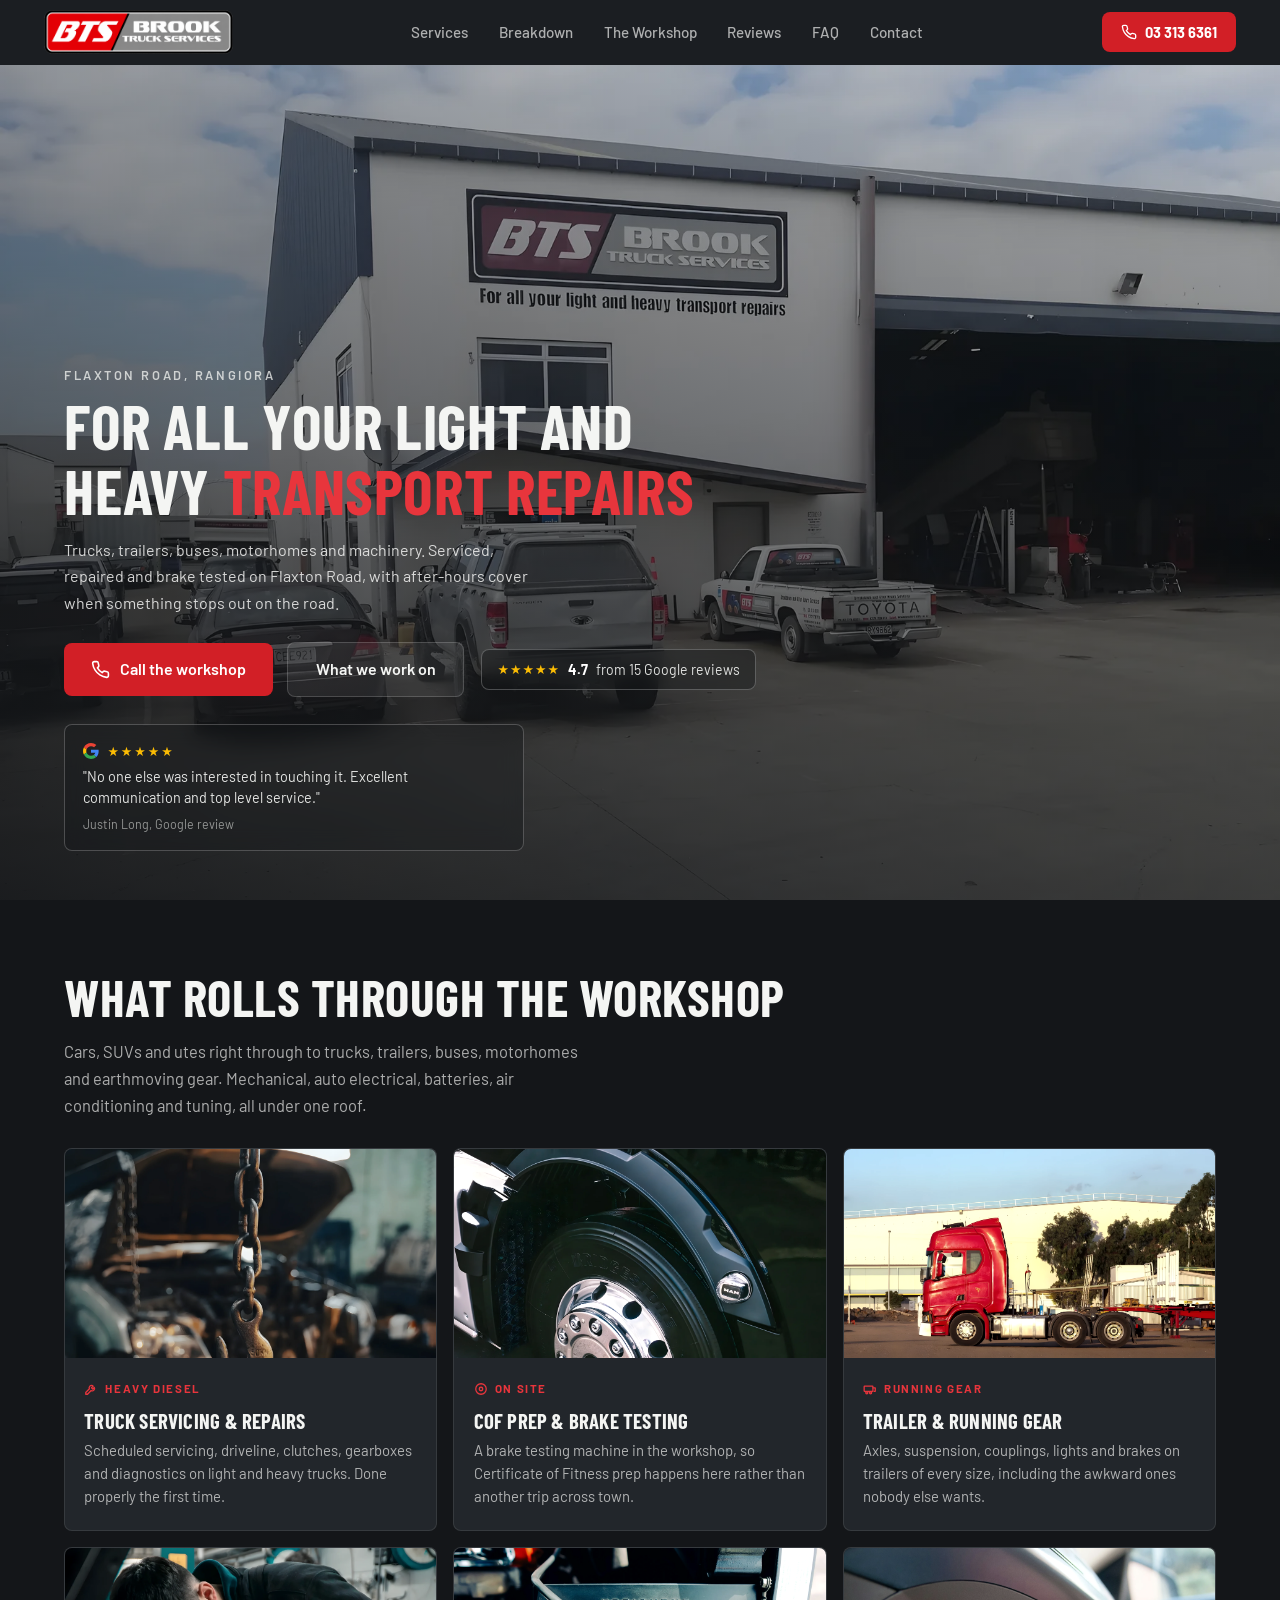
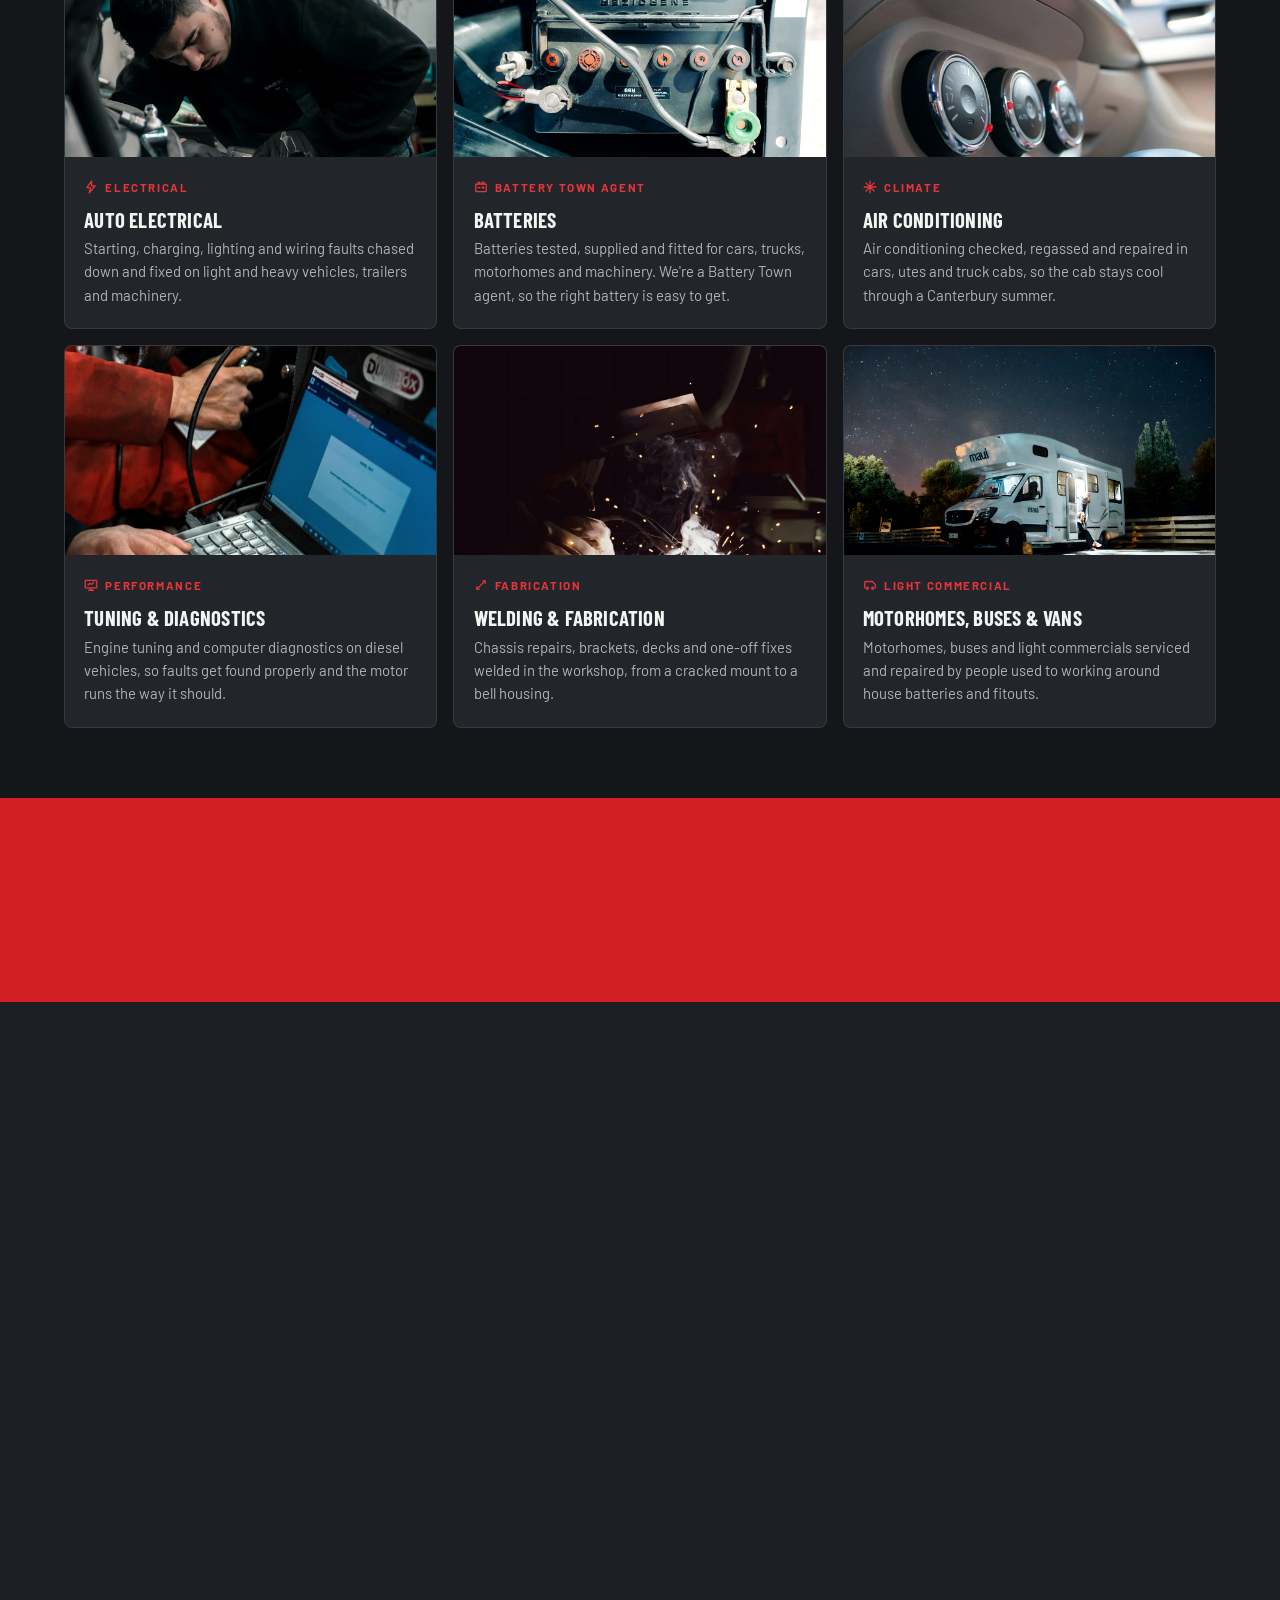
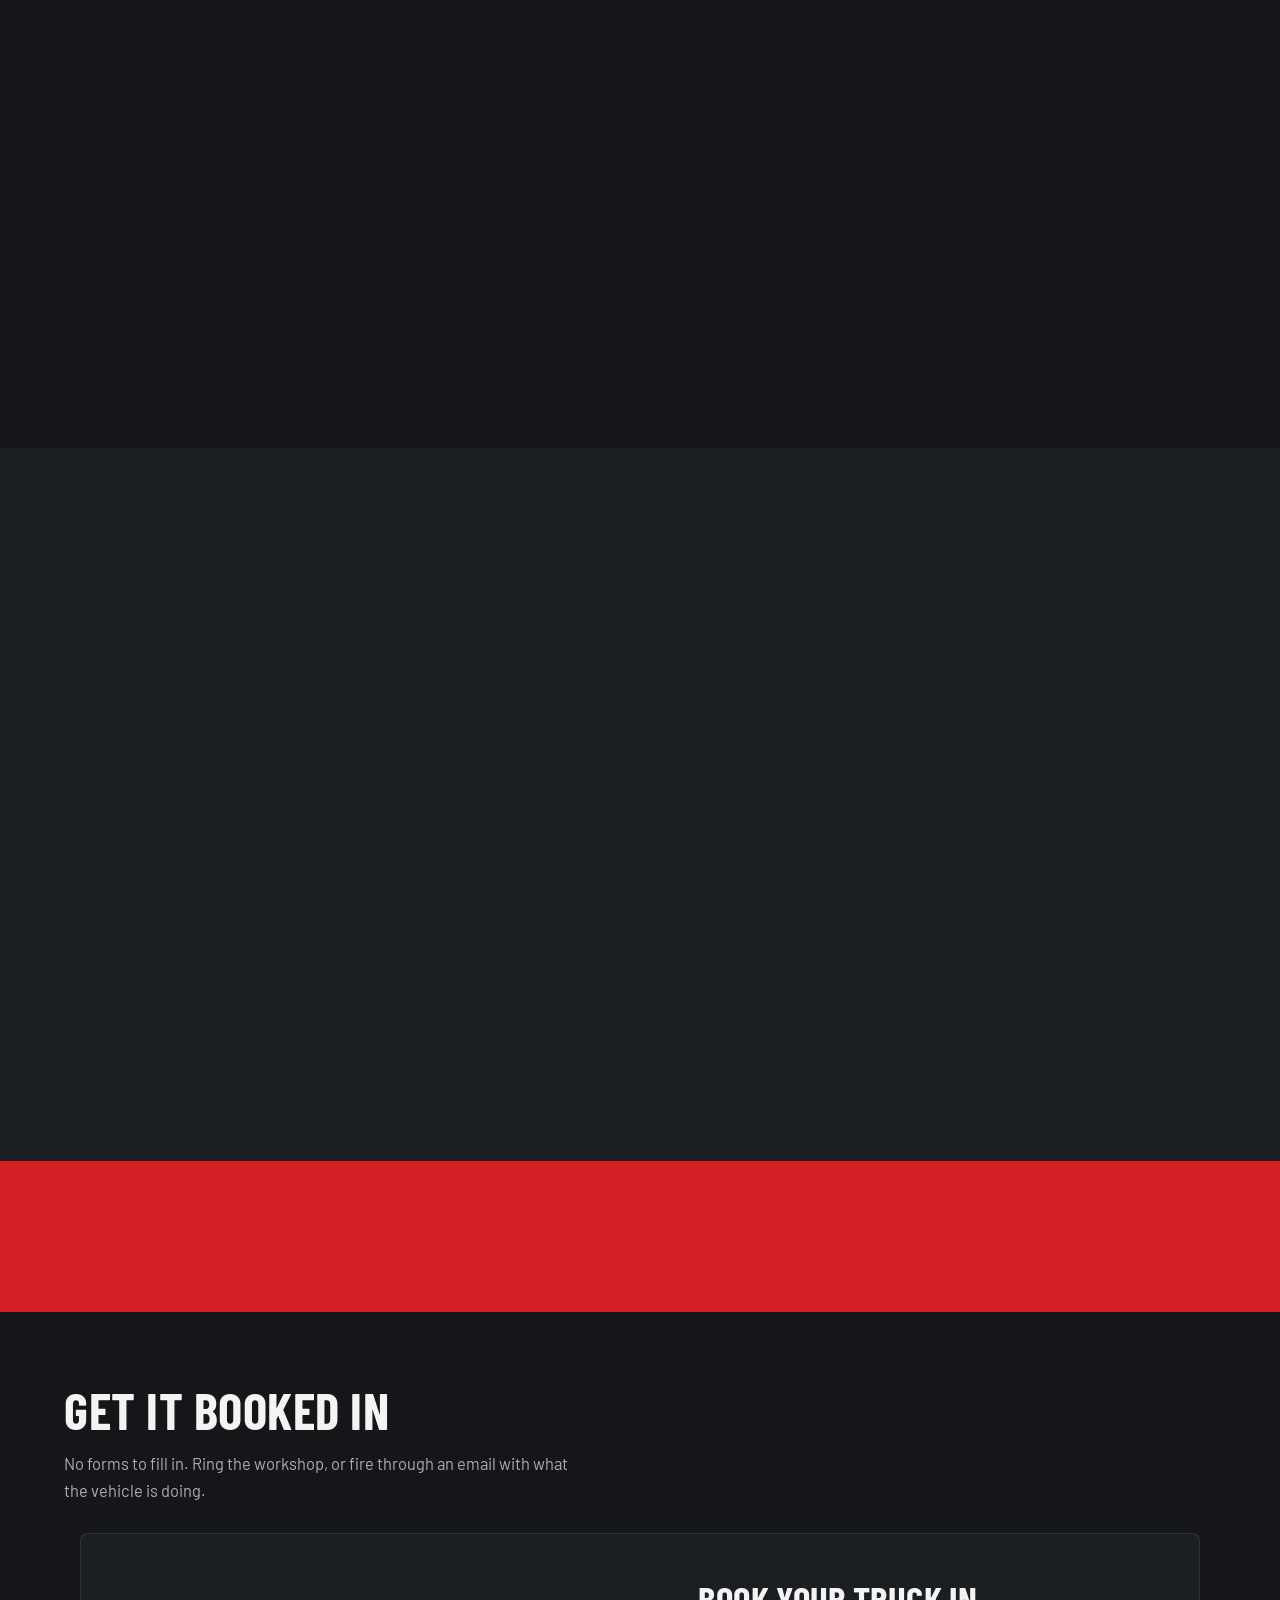
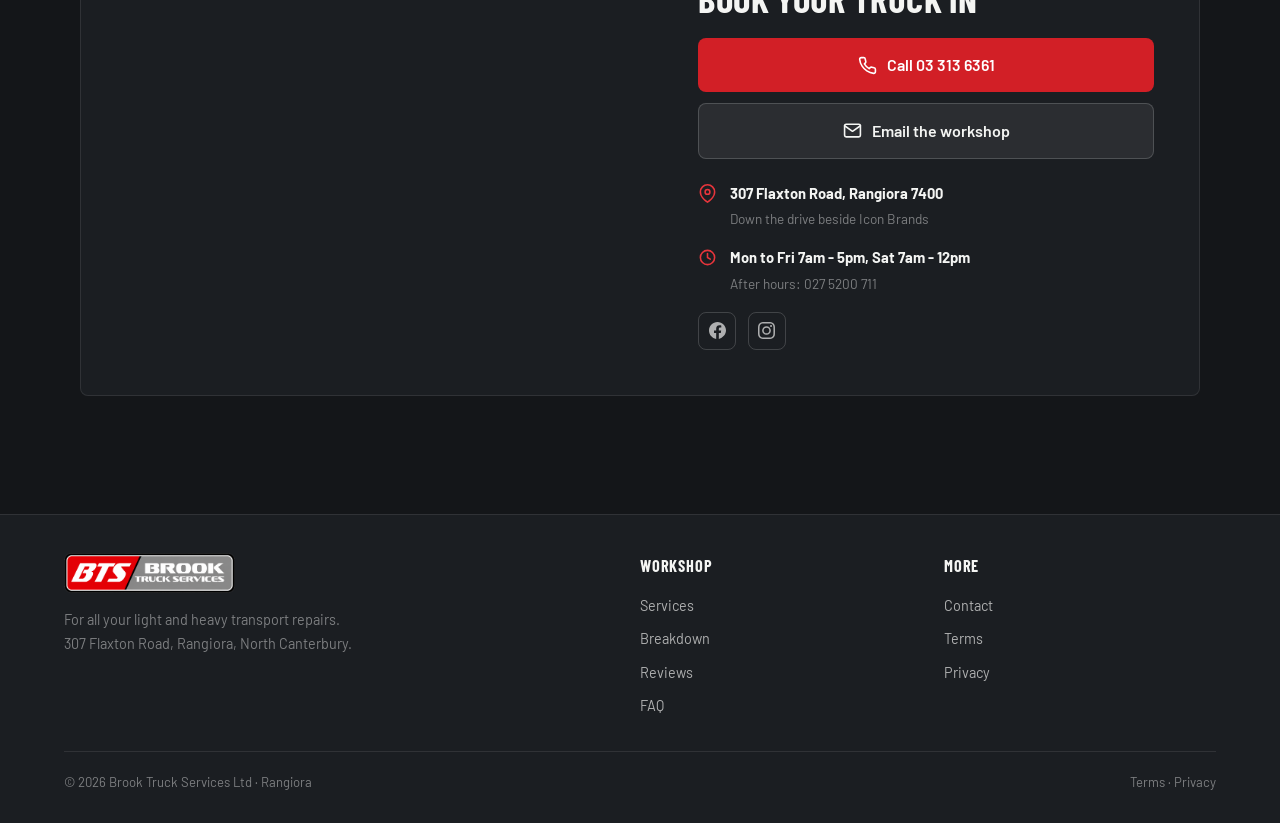
==== commit d70c38bc: "Client call changes: old owner photo out, new services, MTA and Battery Town, FAQ, direct review lin" ====
--- a/index.html
+++ b/index.html
@@ -4,23 +4,27 @@
 <meta charset="UTF-8">
 <meta name="viewport" content="width=device-width, initial-scale=1">
 <title>Brook Truck Services | Light &amp; Heavy Transport Repairs, Rangiora</title>
-<meta name="description" content="Light and heavy transport repairs in Rangiora. Trucks, trailers, buses, motorhomes and machinery serviced and repaired on Flaxton Road, with brake testing on site and after-hours breakdown cover across North Canterbury.">
+<meta name="description" content="Light and heavy transport repairs in Rangiora. Trucks, trailers, buses, motorhomes and machinery serviced and repaired on Flaxton Road, with brake testing on site, auto electrical, batteries, air conditioning and tuning, plus after-hours breakdown cover across North Canterbury.">
 <meta name="theme-color" content="#141619">
 <link rel="icon" href="img/logo-bts.png">
 <meta property="og:title" content="Brook Truck Services | Light &amp; Heavy Transport Repairs, Rangiora">
 <meta property="og:description" content="For all your light and heavy transport repairs. Flaxton Road, Rangiora. Brake testing on site, breakdown and after-hours service.">
-<meta property="og:image" content="img/hero-yard.webp">
+<meta property="og:image" content="img/workshop.webp">
 <link rel="preconnect" href="https://fonts.googleapis.com">
 <link rel="preconnect" href="https://fonts.gstatic.com" crossorigin>
 <link href="https://fonts.googleapis.com/css2?family=Barlow+Condensed:wght@600;700&family=Barlow:wght@400;500;600;700&display=swap" rel="stylesheet">
-<link rel="preload" as="image" href="img/hero-yard.webp">
+<link rel="preload" as="image" href="img/workshop.webp">
 <link rel="stylesheet" href="css/style.css">
 <script type="application/ld+json">
 {"@context":"https://schema.org","@type":"AutoRepair","name":"Brook Truck Services Ltd",
 "address":{"@type":"PostalAddress","streetAddress":"307 Flaxton Road","addressLocality":"Rangiora","postalCode":"7400","addressRegion":"Canterbury","addressCountry":"NZ"},
 "telephone":"+6433136361",
-"aggregateRating":{"@type":"AggregateRating","ratingValue":"4.7","reviewCount":"13"},
+"aggregateRating":{"@type":"AggregateRating","ratingValue":"4.7","reviewCount":"15"},
+"hasMap":"https://www.google.com/maps/place/?q=place_id:ChIJb5MAUHeTMW0R9-JoJRuGGdk",
 "openingHours":["Mo-Fr 07:00-17:00","Sa 07:00-12:00"]}
+</script>
+<script type="application/ld+json">
+{"@context": "https://schema.org", "@type": "FAQPage", "mainEntity": [{"@type": "Question", "name": "What vehicles do you work on?", "acceptedAnswer": {"@type": "Answer", "text": "Everything from cars, SUVs and utes through to light and heavy trucks, trailers, buses, motorhomes and earthmoving machinery. If it runs on wheels, it fits down the drive."}}, {"@type": "Question", "name": "Can you do COF prep and brake testing?", "acceptedAnswer": {"@type": "Answer", "text": "Yes. There's a brake testing machine in the workshop, so Certificate of Fitness prep and brake checks happen on site rather than another trip across town."}}, {"@type": "Question", "name": "Do you offer breakdown and after-hours service?", "acceptedAnswer": {"@type": "Answer", "text": "Yes. Ring the workshop on 03 313 6361 during the day, or the after-hours mobile on 027 5200 711 when something stops out on the road."}}, {"@type": "Question", "name": "What are your opening hours?", "acceptedAnswer": {"@type": "Answer", "text": "Monday to Friday 7am to 5pm, and Saturday 7am to 12pm. After hours, call 027 5200 711."}}, {"@type": "Question", "name": "Where is the workshop?", "acceptedAnswer": {"@type": "Answer", "text": "307 Flaxton Road, Rangiora 7400. You'll find us down the drive beside Icon Brands."}}, {"@type": "Question", "name": "Do you repair trailers?", "acceptedAnswer": {"@type": "Answer", "text": "Yes. Axles, suspension, couplings, lights and brakes on trailers of every size, including the long and awkward ones."}}, {"@type": "Question", "name": "Can you sort auto electrical faults?", "acceptedAnswer": {"@type": "Answer", "text": "Yes. Starting, charging, lighting and wiring faults on light and heavy vehicles, trailers and machinery are diagnosed and fixed in the workshop."}}, {"@type": "Question", "name": "Do you sell and fit batteries?", "acceptedAnswer": {"@type": "Answer", "text": "Yes. We're a Battery Town agent, supplying and fitting batteries for cars, trucks, motorhomes and machinery, and testing your old one first."}}, {"@type": "Question", "name": "Do you regas and repair vehicle air conditioning?", "acceptedAnswer": {"@type": "Answer", "text": "Yes. Air conditioning in cars, utes and truck cabs is checked, regassed and repaired here."}}, {"@type": "Question", "name": "Do you do engine tuning and diagnostics?", "acceptedAnswer": {"@type": "Answer", "text": "Yes. We do engine tuning and computer diagnostics on diesel vehicles. Give the workshop a call to talk through your vehicle."}}, {"@type": "Question", "name": "Are you an MTA approved workshop?", "acceptedAnswer": {"@type": "Answer", "text": "Yes, Brook Truck Services is MTA approved."}}, {"@type": "Question", "name": "Do you work on motorhomes and buses?", "acceptedAnswer": {"@type": "Answer", "text": "Yes. Motorhomes, buses and light commercials are serviced and repaired, including clutch, flywheel and welding work."}}, {"@type": "Question", "name": "Can you do welding and fabrication?", "acceptedAnswer": {"@type": "Answer", "text": "Yes. Chassis repairs, brackets, decks and one-off fixes are welded in the workshop."}}, {"@type": "Question", "name": "How do I book my vehicle in?", "acceptedAnswer": {"@type": "Answer", "text": "Call the workshop on 03 313 6361, or email with the vehicle, what it's doing and when you need it back."}}]}
 </script>
 </head>
 <body>
@@ -35,6 +39,7 @@
       <a href="#breakdown">Breakdown</a>
       <a href="#about">The Workshop</a>
       <a href="#reviews">Reviews</a>
+      <a href="#faq">FAQ</a>
       <a href="#contact">Contact</a>
     </nav>
     <a class="nav-call" href="tel:+6433136361">
@@ -51,6 +56,7 @@
   <a href="#breakdown">Breakdown</a>
   <a href="#about">The Workshop</a>
   <a href="#reviews">Reviews</a>
+  <a href="#faq">FAQ</a>
   <a href="#contact">Contact</a>
 </div>
 
@@ -59,8 +65,8 @@
 <!-- Hero -->
 <section class="hero">
   <div class="hero-bg" id="hero-slides">
-    <img class="is-active" src="img/hero-yard.webp" alt="The Brook Truck Services workshop on Flaxton Road with the service truck and utes out front" fetchpriority="high">
-    <img src="img/workshop.webp" alt="Inside the Brook Truck Services workshop" loading="lazy">
+    <img class="is-active" src="img/workshop.webp" alt="The Brook Truck Services workshop on Flaxton Road, Rangiora" fetchpriority="high">
+    <img src="img/svc-servicing.webp" alt="Truck engine under the hoist in a workshop" loading="lazy">
   </div>
   <div class="container hero-inner">
     <p class="hero-eyebrow">Flaxton Road, Rangiora</p>
@@ -72,7 +78,7 @@
         Call the workshop
       </a>
       <a class="btn btn--ghost" href="#services">What we work on</a>
-      <span class="hero-badge"><span class="stars">&#9733;&#9733;&#9733;&#9733;&#9733;</span><strong>4.7</strong> from 13 Google reviews</span>
+      <span class="hero-badge"><span class="stars">&#9733;&#9733;&#9733;&#9733;&#9733;</span><strong>4.7</strong> from 15 Google reviews</span>
     </div>
     <div class="hero-review" id="hero-review" aria-label="Customer reviews"></div>
   </div>
@@ -83,7 +89,7 @@
   <div class="container">
     <div class="reveal">
       <h2>What rolls through the workshop</h2>
-      <p class="lede">Cars, SUVs and utes right through to trucks, trailers, buses, motorhomes and earthmoving gear. If it runs on wheels, it fits down the drive.</p>
+      <p class="lede">Cars, SUVs and utes right through to trucks, trailers, buses, motorhomes and earthmoving gear. Mechanical, auto electrical, batteries, air conditioning and tuning, all under one roof.</p>
     </div>
     <div class="svc-grid reveal">
       <article class="svc-card">
@@ -114,8 +120,32 @@
         <img src="img/svc-electrical.webp" alt="Mechanic working through an engine bay with a torch" loading="lazy">
         <div class="svc-card-body">
           <span class="svc-tag"><svg viewBox="0 0 24 24"><polyline points="13 2 5 13 11 13 9 22 19 10 13 10 13 2"/></svg>Electrical</span>
-          <h3>Auto electrical &amp; batteries</h3>
-          <p>Starting, charging and wiring faults chased down and fixed, batteries tested and replaced across light and heavy vehicles.</p>
+          <h3>Auto electrical</h3>
+          <p>Starting, charging, lighting and wiring faults chased down and fixed on light and heavy vehicles, trailers and machinery.</p>
+        </div>
+      </article>
+      <article class="svc-card">
+        <img src="img/svc-batteries.webp" alt="Vehicle battery with cables connected to the terminals" loading="lazy">
+        <div class="svc-card-body">
+          <span class="svc-tag"><svg viewBox="0 0 24 24"><rect x="3" y="7" width="18" height="13" rx="1"/><path d="M7 7V4h3v3M14 7V4h3v3M7 13h3M15.5 11.5v3M14 13h3"/></svg>Battery Town agent</span>
+          <h3>Batteries</h3>
+          <p>Batteries tested, supplied and fitted for cars, trucks, motorhomes and machinery. We're a Battery Town agent, so the right battery is easy to get.</p>
+        </div>
+      </article>
+      <article class="svc-card">
+        <img src="img/svc-aircon.webp" alt="Climate control dials on a vehicle dashboard" loading="lazy">
+        <div class="svc-card-body">
+          <span class="svc-tag"><svg viewBox="0 0 24 24"><path d="M12 2v20M4.9 4.9l14.2 14.2M2 12h20M4.9 19.1 19.1 4.9"/></svg>Climate</span>
+          <h3>Air conditioning</h3>
+          <p>Air conditioning checked, regassed and repaired in cars, utes and truck cabs, so the cab stays cool through a Canterbury summer.</p>
+        </div>
+      </article>
+      <article class="svc-card">
+        <img src="img/svc-tuning.webp" alt="Technician running diagnostic software on a laptop plugged into a vehicle" loading="lazy">
+        <div class="svc-card-body">
+          <span class="svc-tag"><svg viewBox="0 0 24 24"><rect x="2" y="4" width="20" height="13" rx="1"/><path d="M8 21h8M12 17v4M7 12l3-3 3 2 4-4"/></svg>Performance</span>
+          <h3>Tuning &amp; diagnostics</h3>
+          <p>Engine tuning and computer diagnostics on diesel vehicles, so faults get found properly and the motor runs the way it should.</p>
         </div>
       </article>
       <article class="svc-card">
@@ -167,7 +197,12 @@
         <li><svg viewBox="0 0 24 24"><polyline points="20 6 9 17 4 12"/></svg><span>Open from 7am, Monday to Saturday</span></li>
         <li><svg viewBox="0 0 24 24"><polyline points="20 6 9 17 4 12"/></svg><span>Breakdown and after-hours cover across North Canterbury</span></li>
         <li><svg viewBox="0 0 24 24"><polyline points="20 6 9 17 4 12"/></svg><span>Light vehicles through to heavy machinery, one workshop</span></li>
+        <li><svg viewBox="0 0 24 24"><polyline points="20 6 9 17 4 12"/></svg><span>MTA approved workshop and Battery Town agent</span></li>
       </ul>
+      <div class="accred">
+        <img src="img/mta-assured.svg" alt="MTA Assured" width="64" height="64">
+        <img src="img/battery-town.png" alt="Battery Town, nationwide battery specialists" width="109" height="64">
+      </div>
     </div>
   </div>
 </section>
@@ -202,6 +237,74 @@
   </div>
 </section>
 
+<!-- FAQ -->
+<section class="section" id="faq">
+  <div class="container">
+    <div class="reveal">
+      <h2>Common questions</h2>
+      <p class="lede">The things people ask the workshop most. Anything else, give us a ring.</p>
+    </div>
+    <div class="faq-list reveal">
+      <details class="faq-item">
+        <summary>What vehicles do you work on?<svg viewBox="0 0 24 24" aria-hidden="true"><polyline points="6 9 12 15 18 9"/></svg></summary>
+        <p>Everything from cars, SUVs and utes through to light and heavy trucks, trailers, buses, motorhomes and earthmoving machinery. If it runs on wheels, it fits down the drive.</p>
+      </details>
+      <details class="faq-item">
+        <summary>Can you do COF prep and brake testing?<svg viewBox="0 0 24 24" aria-hidden="true"><polyline points="6 9 12 15 18 9"/></svg></summary>
+        <p>Yes. There&#x27;s a brake testing machine in the workshop, so Certificate of Fitness prep and brake checks happen on site rather than another trip across town.</p>
+      </details>
+      <details class="faq-item">
+        <summary>Do you offer breakdown and after-hours service?<svg viewBox="0 0 24 24" aria-hidden="true"><polyline points="6 9 12 15 18 9"/></svg></summary>
+        <p>Yes. Ring the workshop on 03 313 6361 during the day, or the after-hours mobile on 027 5200 711 when something stops out on the road.</p>
+      </details>
+      <details class="faq-item">
+        <summary>What are your opening hours?<svg viewBox="0 0 24 24" aria-hidden="true"><polyline points="6 9 12 15 18 9"/></svg></summary>
+        <p>Monday to Friday 7am to 5pm, and Saturday 7am to 12pm. After hours, call 027 5200 711.</p>
+      </details>
+      <details class="faq-item">
+        <summary>Where is the workshop?<svg viewBox="0 0 24 24" aria-hidden="true"><polyline points="6 9 12 15 18 9"/></svg></summary>
+        <p>307 Flaxton Road, Rangiora 7400. You&#x27;ll find us down the drive beside Icon Brands.</p>
+      </details>
+      <details class="faq-item">
+        <summary>Do you repair trailers?<svg viewBox="0 0 24 24" aria-hidden="true"><polyline points="6 9 12 15 18 9"/></svg></summary>
+        <p>Yes. Axles, suspension, couplings, lights and brakes on trailers of every size, including the long and awkward ones.</p>
+      </details>
+      <details class="faq-item">
+        <summary>Can you sort auto electrical faults?<svg viewBox="0 0 24 24" aria-hidden="true"><polyline points="6 9 12 15 18 9"/></svg></summary>
+        <p>Yes. Starting, charging, lighting and wiring faults on light and heavy vehicles, trailers and machinery are diagnosed and fixed in the workshop.</p>
+      </details>
+      <details class="faq-item">
+        <summary>Do you sell and fit batteries?<svg viewBox="0 0 24 24" aria-hidden="true"><polyline points="6 9 12 15 18 9"/></svg></summary>
+        <p>Yes. We&#x27;re a Battery Town agent, supplying and fitting batteries for cars, trucks, motorhomes and machinery, and testing your old one first.</p>
+      </details>
+      <details class="faq-item">
+        <summary>Do you regas and repair vehicle air conditioning?<svg viewBox="0 0 24 24" aria-hidden="true"><polyline points="6 9 12 15 18 9"/></svg></summary>
+        <p>Yes. Air conditioning in cars, utes and truck cabs is checked, regassed and repaired here.</p>
+      </details>
+      <details class="faq-item">
+        <summary>Do you do engine tuning and diagnostics?<svg viewBox="0 0 24 24" aria-hidden="true"><polyline points="6 9 12 15 18 9"/></svg></summary>
+        <p>Yes. We do engine tuning and computer diagnostics on diesel vehicles. Give the workshop a call to talk through your vehicle.</p>
+      </details>
+      <details class="faq-item">
+        <summary>Are you an MTA approved workshop?<svg viewBox="0 0 24 24" aria-hidden="true"><polyline points="6 9 12 15 18 9"/></svg></summary>
+        <p>Yes, Brook Truck Services is MTA approved.</p>
+      </details>
+      <details class="faq-item">
+        <summary>Do you work on motorhomes and buses?<svg viewBox="0 0 24 24" aria-hidden="true"><polyline points="6 9 12 15 18 9"/></svg></summary>
+        <p>Yes. Motorhomes, buses and light commercials are serviced and repaired, including clutch, flywheel and welding work.</p>
+      </details>
+      <details class="faq-item">
+        <summary>Can you do welding and fabrication?<svg viewBox="0 0 24 24" aria-hidden="true"><polyline points="6 9 12 15 18 9"/></svg></summary>
+        <p>Yes. Chassis repairs, brackets, decks and one-off fixes are welded in the workshop.</p>
+      </details>
+      <details class="faq-item">
+        <summary>How do I book my vehicle in?<svg viewBox="0 0 24 24" aria-hidden="true"><polyline points="6 9 12 15 18 9"/></svg></summary>
+        <p>Call the workshop on 03 313 6361, or email with the vehicle, what it&#x27;s doing and when you need it back.</p>
+      </details>
+    </div>
+  </div>
+</section>
+
 <!-- Reviews -->
 <section class="section section--band" id="reviews">
   <div class="container">
@@ -214,7 +317,7 @@
         <span class="big">4.7</span>
         <div>
           <div class="stars" aria-hidden="true">&#9733;&#9733;&#9733;&#9733;&#9733;</div>
-          <p class="meta">from 13 Google reviews</p>
+          <p class="meta">from 15 Google reviews</p>
         </div>
       </div>
     </div>
@@ -240,7 +343,7 @@
         <cite><svg class="g-mark" viewBox="0 0 48 48" aria-hidden="true"><path fill="#EA4335" d="M24 9.5c3.54 0 6.71 1.22 9.21 3.6l6.85-6.85C35.9 2.38 30.47 0 24 0 14.62 0 6.51 5.38 2.56 13.22l7.98 6.19C12.43 13.72 17.74 9.5 24 9.5z"/><path fill="#4285F4" d="M46.98 24.55c0-1.57-.15-3.09-.38-4.55H24v9.02h12.94c-.58 2.96-2.26 5.48-4.78 7.18l7.73 6c4.51-4.18 7.09-10.36 7.09-17.65z"/><path fill="#FBBC05" d="M10.53 28.59c-.48-1.45-.76-2.99-.76-4.59s.27-3.14.76-4.59l-7.98-6.19C.92 16.46 0 20.12 0 24c0 3.88.92 7.54 2.56 10.78l7.97-6.19z"/><path fill="#34A853" d="M24 48c6.48 0 11.93-2.13 15.89-5.81l-7.73-6c-2.15 1.45-4.92 2.3-8.16 2.3-6.26 0-11.57-4.22-13.47-9.91l-7.98 6.19C6.51 42.62 14.62 48 24 48z"/></svg>David T</cite>
       </article>
     </div>
-    <a class="gbtn reveal" href="https://maps.google.com/?q=Brook+Truck+Services+Ltd,+307+Flaxton+Road,+Rangiora" target="_blank" rel="noopener">
+    <a class="gbtn reveal" href="https://www.google.com/maps/place/?q=place_id:ChIJb5MAUHeTMW0R9-JoJRuGGdk" target="_blank" rel="noopener">
       <svg class="g-mark" viewBox="0 0 48 48" aria-hidden="true"><path fill="#EA4335" d="M24 9.5c3.54 0 6.71 1.22 9.21 3.6l6.85-6.85C35.9 2.38 30.47 0 24 0 14.62 0 6.51 5.38 2.56 13.22l7.98 6.19C12.43 13.72 17.74 9.5 24 9.5z"/><path fill="#4285F4" d="M46.98 24.55c0-1.57-.15-3.09-.38-4.55H24v9.02h12.94c-.58 2.96-2.26 5.48-4.78 7.18l7.73 6c4.51-4.18 7.09-10.36 7.09-17.65z"/><path fill="#FBBC05" d="M10.53 28.59c-.48-1.45-.76-2.99-.76-4.59s.27-3.14.76-4.59l-7.98-6.19C.92 16.46 0 20.12 0 24c0 3.88.92 7.54 2.56 10.78l7.97-6.19z"/><path fill="#34A853" d="M24 48c6.48 0 11.93-2.13 15.89-5.81l-7.73-6c-2.15 1.45-4.92 2.3-8.16 2.3-6.26 0-11.57-4.22-13.47-9.91l-7.98 6.19C6.51 42.62 14.62 48 24 48z"/></svg>
       See all our Google reviews
     </a>
@@ -254,7 +357,7 @@
       <h2>Happy with the work?</h2>
       <p>A quick Google review helps the next operator find the workshop.</p>
     </div>
-    <a class="btn btn--coal" href="https://maps.google.com/?q=Brook+Truck+Services+Ltd,+307+Flaxton+Road,+Rangiora" target="_blank" rel="noopener">Leave us a review</a>
+    <a class="btn btn--coal" href="https://search.google.com/local/writereview?placeid=ChIJb5MAUHeTMW0R9-JoJRuGGdk" target="_blank" rel="noopener">Leave us a review</a>
   </div>
 </section>
 
@@ -322,6 +425,7 @@
           <li><a href="#services">Services</a></li>
           <li><a href="#breakdown">Breakdown</a></li>
           <li><a href="#reviews">Reviews</a></li>
+          <li><a href="#faq">FAQ</a></li>
         </ul>
       </div>
       <div>
--- a/css/style.css
+++ b/css/style.css
@@ -243,6 +243,23 @@
   color:var(--faint);font-size:.82rem;
 }
 .footer-bottom a:hover{color:var(--red-2)}
+
+/* accreditations */
+.accred{display:flex;align-items:center;gap:1.2rem;margin-top:1.5rem;flex-wrap:wrap}
+.accred img{height:64px;width:auto}
+
+/* faq */
+.faq-list{display:grid;gap:10px;margin-top:1.8rem;max-width:900px}
+.faq-item{background:var(--card);border:1px solid var(--line);border-radius:var(--radius);transition:border-color .3s}
+.faq-item[open]{border-color:rgba(210,31,38,.5)}
+.faq-item summary{
+  list-style:none;cursor:pointer;display:flex;justify-content:space-between;align-items:center;gap:1rem;
+  padding:1.05rem 1.25rem;font-weight:600;font-size:1.02rem;
+}
+.faq-item summary::-webkit-details-marker{display:none}
+.faq-item summary svg{width:20px;height:20px;flex-shrink:0;fill:none;stroke:var(--red-2);stroke-width:2.4;stroke-linecap:round;stroke-linejoin:round;transition:transform .3s var(--ease)}
+.faq-item[open] summary svg{transform:rotate(180deg)}
+.faq-item p{color:var(--muted);padding:0 1.25rem 1.15rem;font-size:.95rem;max-width:70ch}
 
 /* reveal */
 .reveal{opacity:0;transform:translateY(24px);transition:opacity .8s var(--ease),transform .8s var(--ease)}
